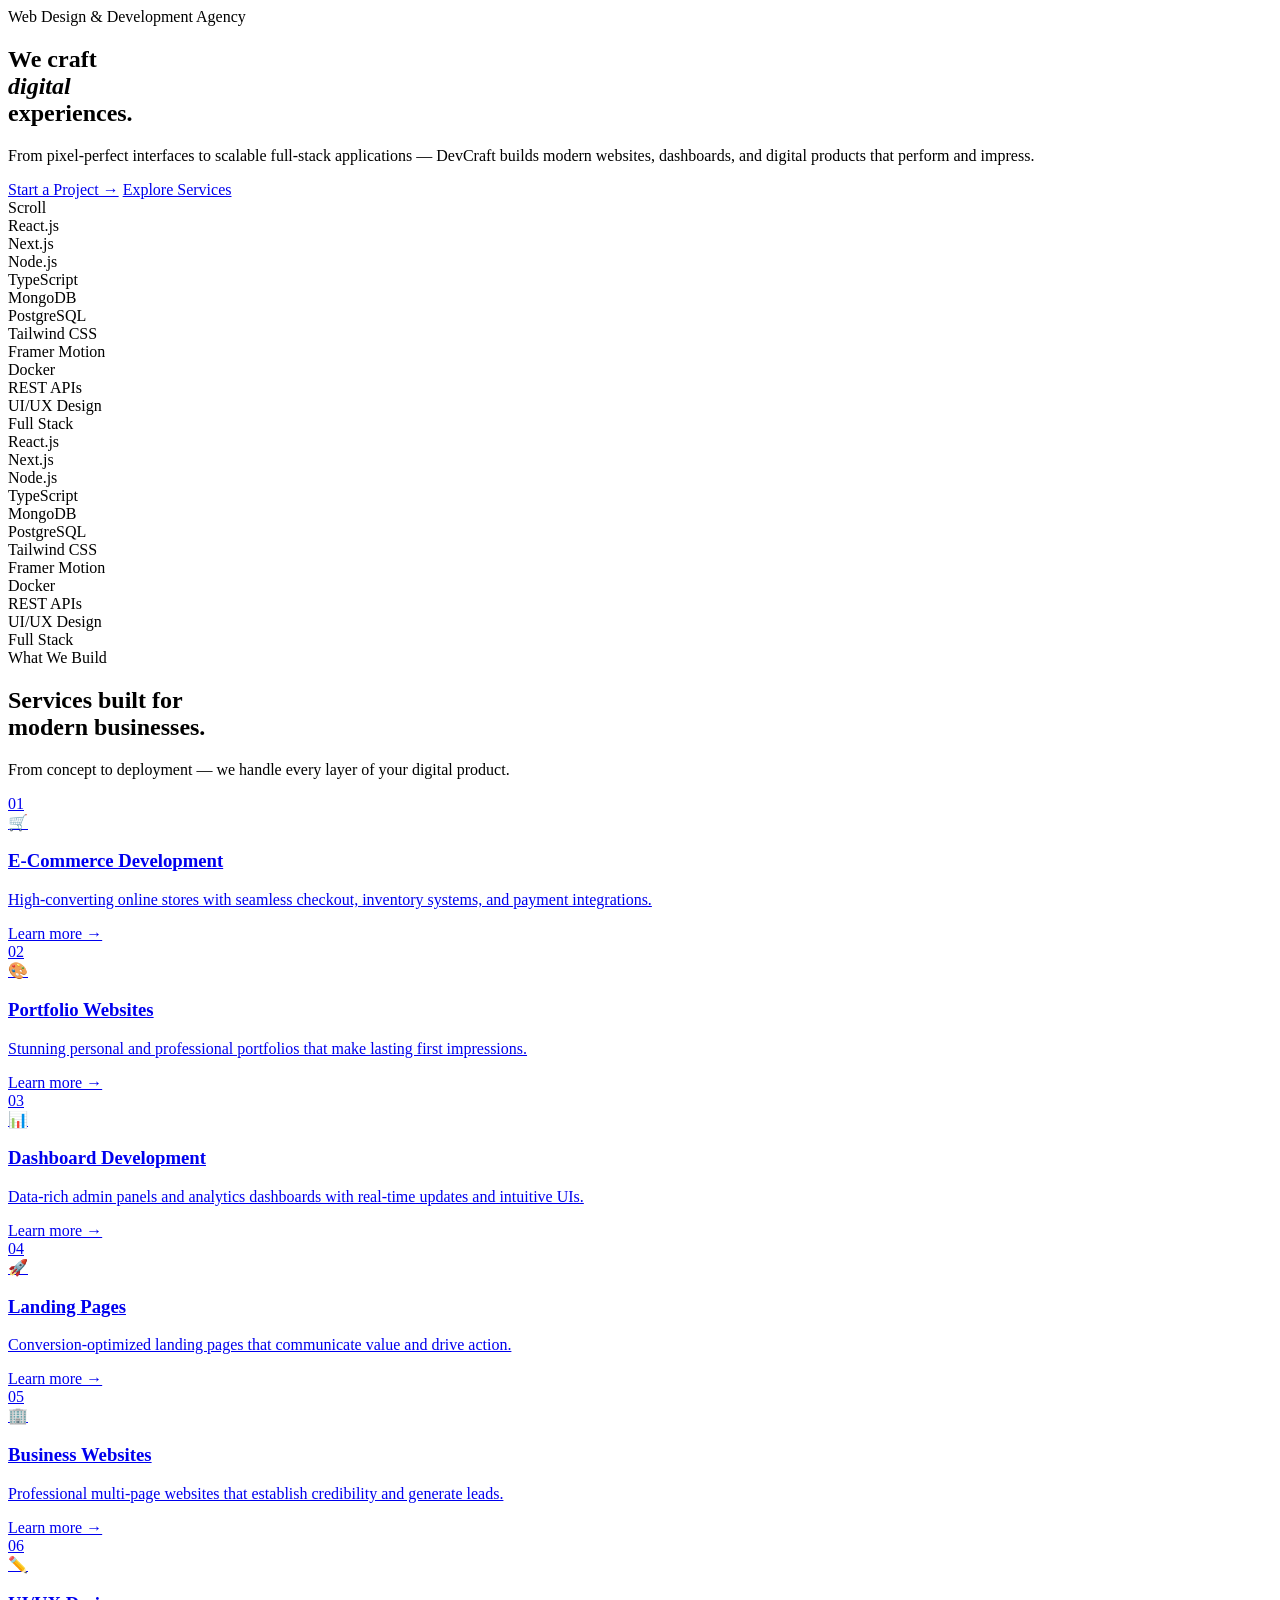
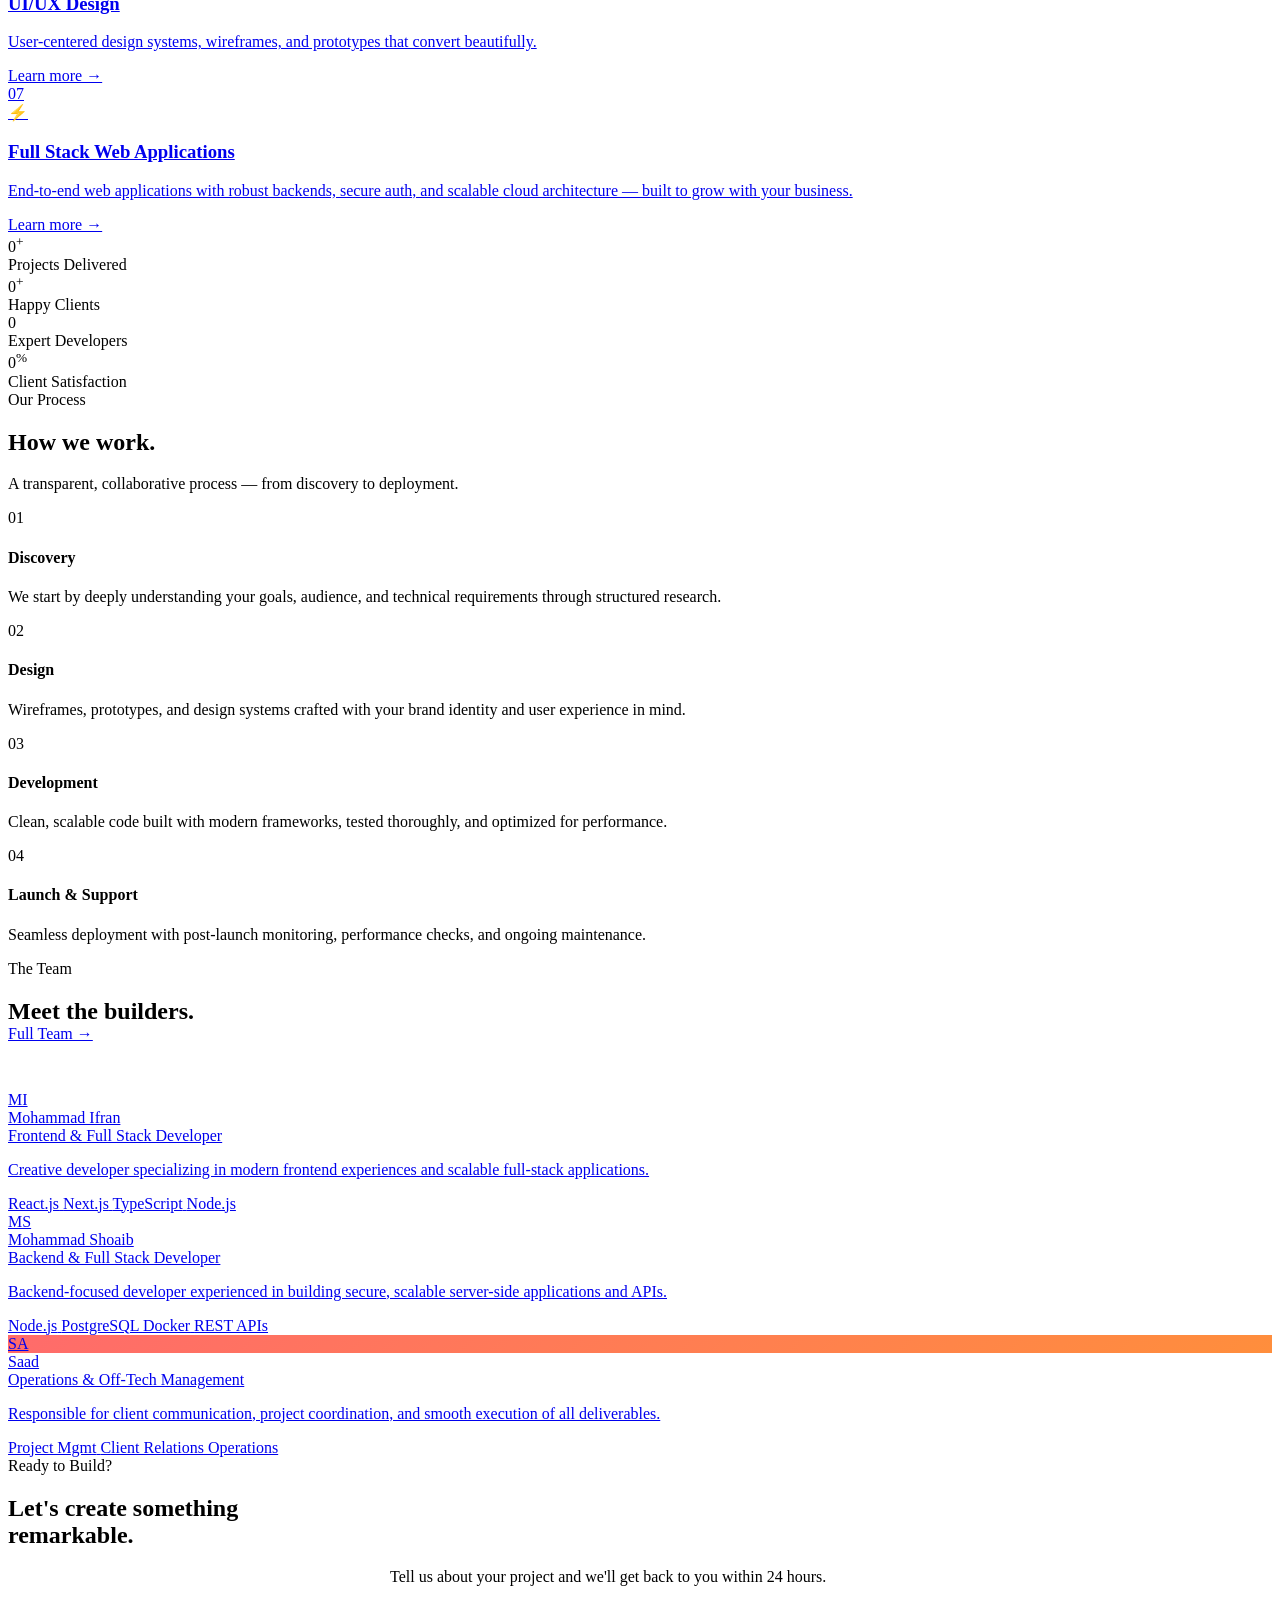
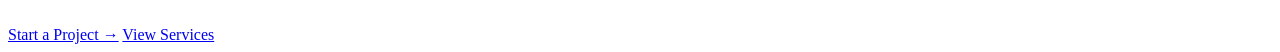
==== index.html @ 5a152247 "Add files via upload" ====
<!DOCTYPE html>
<html lang="en">
<head>
  <meta charset="UTF-8" />
  <meta name="viewport" content="width=device-width, initial-scale=1.0"/>
  <script type="text/javascript">
    (function (l) {
      if (l.search[1] === "/") {
        var decoded = l.search
          .slice(1)
          .split("&")
          .map(function (s) {
            return s.replace(/~and~/g, "&");
          })
          .join("?");
        window.history.replaceState(
          null,
          null,
          l.pathname.slice(0, -1) + decoded + l.hash
        );
      }
    })(window.location);
  </script>
  <title>DevCraft — Modern Web Design &amp; Development Agency</title>
  <meta name="description" content="We build modern websites, dashboards, and digital experiences that perform." />
  <link rel="stylesheet" href="../css/base.css" />
  <link rel="stylesheet" href="../css/css/animations.css" />
  <link rel="stylesheet" href="../css/css/components.css" />
  <link rel="stylesheet" href="../css/css/nav.css" />  
  <link rel="stylesheet" href="../css/css/pages.css" />
  <link rel="stylesheet" href="../css/css/footer.css" />
  <link rel="stylesheet" href="../css/css/hero.css" />

</head>
<body>
  <div id="nav-placeholder"></div>

  <main class="page-wrap">

    <!-- ══ HERO ══ -->
    <section class="hero">
      <div class="hero-bg">
        <div class="hero-grid-bg"></div>
        <div class="hero-orb hero-orb-1"></div>
        <div class="hero-orb hero-orb-2"></div>
      </div>
      <div class="container">
        <div class="hero-content">
          <div class="hero-eyebrow anim-fade-up">
            <div class="hero-eyebrow-dot"></div>
            Web Design &amp; Development Agency
          </div>
          <h1 class="display-1 anim-fade-up delay-1">
            We craft<br><em>digital</em><br>experiences.
          </h1>
          <p class="lead hero-desc anim-fade-up delay-2">
            From pixel-perfect interfaces to scalable full-stack applications — DevCraft builds modern websites, dashboards, and digital products that perform and impress.
          </p>
          <div class="hero-actions anim-fade-up delay-3">
            <a href="contact.html" class="btn btn-primary">Start a Project →</a>
            <a href="services.html" class="btn btn-outline">Explore Services</a>
          </div>
        </div>
      </div>
      <div class="hero-scroll">
        <div class="hero-scroll-line"></div>
        Scroll
      </div>
    </section>

    <!-- ══ MARQUEE ══ -->
    <div class="marquee-section">
      <div class="marquee-track">
        <div class="marquee-item">React.js</div>
        <div class="marquee-item">Next.js</div>
        <div class="marquee-item">Node.js</div>
        <div class="marquee-item">TypeScript</div>
        <div class="marquee-item">MongoDB</div>
        <div class="marquee-item">PostgreSQL</div>
        <div class="marquee-item">Tailwind CSS</div>
        <div class="marquee-item">Framer Motion</div>
        <div class="marquee-item">Docker</div>
        <div class="marquee-item">REST APIs</div>
        <div class="marquee-item">UI/UX Design</div>
        <div class="marquee-item">Full Stack</div>
        <!-- duplicate for seamless    loop -->
        <div class="marquee-item">React.js</div>
        <div class="marquee-item">Next.js</div>
        <div class="marquee-item">Node.js</div>
        <div class="marquee-item">TypeScript</div>
        <div class="marquee-item">MongoDB</div>
        <div class="marquee-item">PostgreSQL</div>
        <div class="marquee-item">Tailwind CSS</div>
        <div class="marquee-item">Framer Motion</div>
        <div class="marquee-item">Docker</div>
        <div class="marquee-item">REST APIs</div>
        <div class="marquee-item">UI/UX Design</div>
        <div class="marquee-item">Full Stack</div>
      </div>
    </div>

    <!-- ══ SERVICES ══ -->
    <section class="section">
      <div class="container">
        <div class="section-header reveal">
          <div class="mono-label">What We Build</div>
          <h2 class="display-2">Services built for<br>modern businesses.</h2>
          <p class="lead">From concept to deployment — we handle every layer of your digital product.</p>
        </div>
        <div class="services-grid">
          <a href="service-ecommerce.html" class="service-card reveal delay-1">
            <div class="service-card-num">01</div>
            <div class="service-card-icon">🛒</div>
            <h3>E-Commerce Development</h3>
            <p>High-converting online stores with seamless checkout, inventory systems, and payment integrations.</p>
            <div class="service-card-link">Learn more →</div>
          </a>
          <a href="service-portfolio.html" class="service-card reveal delay-2">
            <div class="service-card-num">02</div>
            <div class="service-card-icon">🎨</div>
            <h3>Portfolio Websites</h3>
            <p>Stunning personal and professional portfolios that make lasting first impressions.</p>
            <div class="service-card-link">Learn more →</div>
          </a>
          <a href="service-dashboard.html" class="service-card reveal delay-3">
            <div class="service-card-num">03</div>
            <div class="service-card-icon">📊</div>
            <h3>Dashboard Development</h3>
            <p>Data-rich admin panels and analytics dashboards with real-time updates and intuitive UIs.</p>
            <div class="service-card-link">Learn more →</div>
          </a>
          <a href="service-landing.html" class="service-card reveal delay-1">
            <div class="service-card-num">04</div>
            <div class="service-card-icon">🚀</div>
            <h3>Landing Pages</h3>
            <p>Conversion-optimized landing pages that communicate value and drive action.</p>
            <div class="service-card-link">Learn more →</div>
          </a>
          <a href="service-business.html" class="service-card reveal delay-2">
            <div class="service-card-num">05</div>
            <div class="service-card-icon">🏢</div>
            <h3>Business Websites</h3>
            <p>Professional multi-page websites that establish credibility and generate leads.</p>
            <div class="service-card-link">Learn more →</div>
          </a>
          <a href="service-uiux.html" class="service-card reveal delay-3">
            <div class="service-card-num">06</div>
            <div class="service-card-icon">✏️</div>
            <h3>UI/UX Design</h3>
            <p>User-centered design systems, wireframes, and prototypes that convert beautifully.</p>
            <div class="service-card-link">Learn more →</div>
          </a>
          <a href="service-fullstack.html" class="service-card reveal" style="grid-column: span 3;">
            <div class="service-card-num">07</div>
            <div class="service-card-icon">⚡</div>
            <h3>Full Stack Web Applications</h3>
            <p>End-to-end web applications with robust backends, secure auth, and scalable cloud architecture — built to grow with your business.</p>
            <div class="service-card-link">Learn more →</div>
          </a>
        </div>
      </div>
    </section>

    <!-- ══ STATS ══ -->
    <div class="stats-section">
      <div class="container">
        <div class="stats-grid">
          <div class="stat-item reveal">
            <div class="stat-number"><span class="counter" data-target="50">0</span><sup>+</sup></div>
            <div class="stat-label">Projects Delivered</div>
          </div>
          <div class="stat-item reveal delay-1">
            <div class="stat-number"><span class="counter" data-target="30">0</span><sup>+</sup></div>
            <div class="stat-label">Happy Clients</div>
          </div>
          <div class="stat-item reveal delay-2">
            <div class="stat-number"><span class="counter" data-target="3">0</span></div>
            <div class="stat-label">Expert Developers</div>
          </div>
          <div class="stat-item reveal delay-3">
            <div class="stat-number"><span class="counter" data-target="100">0</span><sup>%</sup></div>
            <div class="stat-label">Client Satisfaction</div>
          </div>
        </div>
      </div>
    </div>

    <!-- ══ PROCESS ══ -->
    <section class="section">
      <div class="container">
        <div class="section-header centered reveal">
          <div class="mono-label">Our Process</div>
          <h2 class="display-2">How we work.</h2>
          <p class="lead">A transparent, collaborative process — from discovery to deployment.</p>
        </div>
        <div class="process-steps">
          <div class="process-step reveal delay-1">
            <div class="process-step-num">01</div>
            <h4>Discovery</h4>
            <p>We start by deeply understanding your goals, audience, and technical requirements through structured research.</p>
          </div>
          <div class="process-step reveal delay-2">
            <div class="process-step-num">02</div>
            <h4>Design</h4>
            <p>Wireframes, prototypes, and design systems crafted with your brand identity and user experience in mind.</p>
          </div>
          <div class="process-step reveal delay-3">
            <div class="process-step-num">03</div>
            <h4>Development</h4>
            <p>Clean, scalable code built with modern frameworks, tested thoroughly, and optimized for performance.</p>
          </div>
          <div class="process-step reveal delay-4">
            <div class="process-step-num">04</div>
            <h4>Launch &amp; Support</h4>
            <p>Seamless deployment with post-launch monitoring, performance checks, and ongoing maintenance.</p>
          </div>
        </div>
      </div>
    </section>

    <!-- ══ TEAM PREVIEW ══ -->
    <section class="section" style="padding-top:0">
      <div class="container">
        <div class="section-header flex-between reveal" style="flex-wrap:wrap; gap:20px; margin-bottom:48px;">
          <div>
            <div class="mono-label" style="margin-bottom:12px">The Team</div>
            <h2 class="display-2" style="margin-bottom:0">Meet the builders.</h2>
          </div>
          <a href="team.html" class="btn btn-outline">Full Team →</a>
        </div>
        <div class="team-cards">
          <a href="ifran.html" class="team-card reveal delay-1">
            <div class="team-card-header">
              <div class="team-avatar">MI</div>
              <div>
                <div class="team-card-name">Mohammad Ifran</div>
                <div class="team-card-role">Frontend &amp; Full Stack Developer</div>
              </div>
            </div>
            <div class="team-card-body">
              <p>Creative developer specializing in modern frontend experiences and scalable full-stack applications.</p>
              <div class="team-card-skills">
                <span class="skill-pill">React.js</span>
                <span class="skill-pill">Next.js</span>
                <span class="skill-pill">TypeScript</span>
                <span class="skill-pill">Node.js</span>
              </div>
            </div>
          </a>
          <a href="team-shoaib.html" class="team-card reveal delay-2">
            <div class="team-card-header">
              <div class="team-avatar" style="background: linear-gradient(135deg, var(--violet), var(--cyan))">MS</div>
              <div>
                <div class="team-card-name">Mohammad Shoaib</div>
                <div class="team-card-role">Backend &amp; Full Stack Developer</div>
              </div>
            </div>
            <div class="team-card-body">
              <p>Backend-focused developer experienced in building secure, scalable server-side applications and APIs.</p>
              <div class="team-card-skills">
                <span class="skill-pill">Node.js</span>
                <span class="skill-pill">PostgreSQL</span>
                <span class="skill-pill">Docker</span>
                <span class="skill-pill">REST APIs</span>
              </div>
            </div>
          </a>
          <a href="team-saad.html" class="team-card reveal delay-3">
            <div class="team-card-header">
              <div class="team-avatar" style="background: linear-gradient(135deg, #FF6B6B, #FF8E3C)">SA</div>
              <div>
                <div class="team-card-name">Saad</div>
                <div class="team-card-role">Operations &amp; Off-Tech Management</div>
              </div>
            </div>
            <div class="team-card-body">
              <p>Responsible for client communication, project coordination, and smooth execution of all deliverables.</p>
              <div class="team-card-skills">
                <span class="skill-pill">Project Mgmt</span>
                <span class="skill-pill">Client Relations</span>
                <span class="skill-pill">Operations</span>
              </div>
            </div>
          </a>
        </div>
      </div>
    </section>

    <!-- ══ CTA ══ -->
    <section class="section" style="padding-top:0">
      <div class="container">
        <div class="cta-banner reveal">
          <div class="mono-label" style="margin-bottom:20px">Ready to Build?</div>
          <h2 class="display-2">Let's create something<br><span class="accent">remarkable.</span></h2>
          <p class="lead" style="margin-top:16px; margin-bottom:40px; max-width:500px; margin-left:auto; margin-right:auto;">
            Tell us about your project and we'll get back to you within 24 hours.
          </p>
          <div class="cta-actions">
            <a href="contact.html" class="btn btn-primary">Start a Project →</a>
            <a href="services.html" class="btn btn-outline">View Services</a>
          </div>
        </div>
      </div>
    </section>

  </main>

  <div id="footer-placeholder"></div>

  <script src="components.js"></script>
  <script src="nav.js"></script>
</body>
</html>
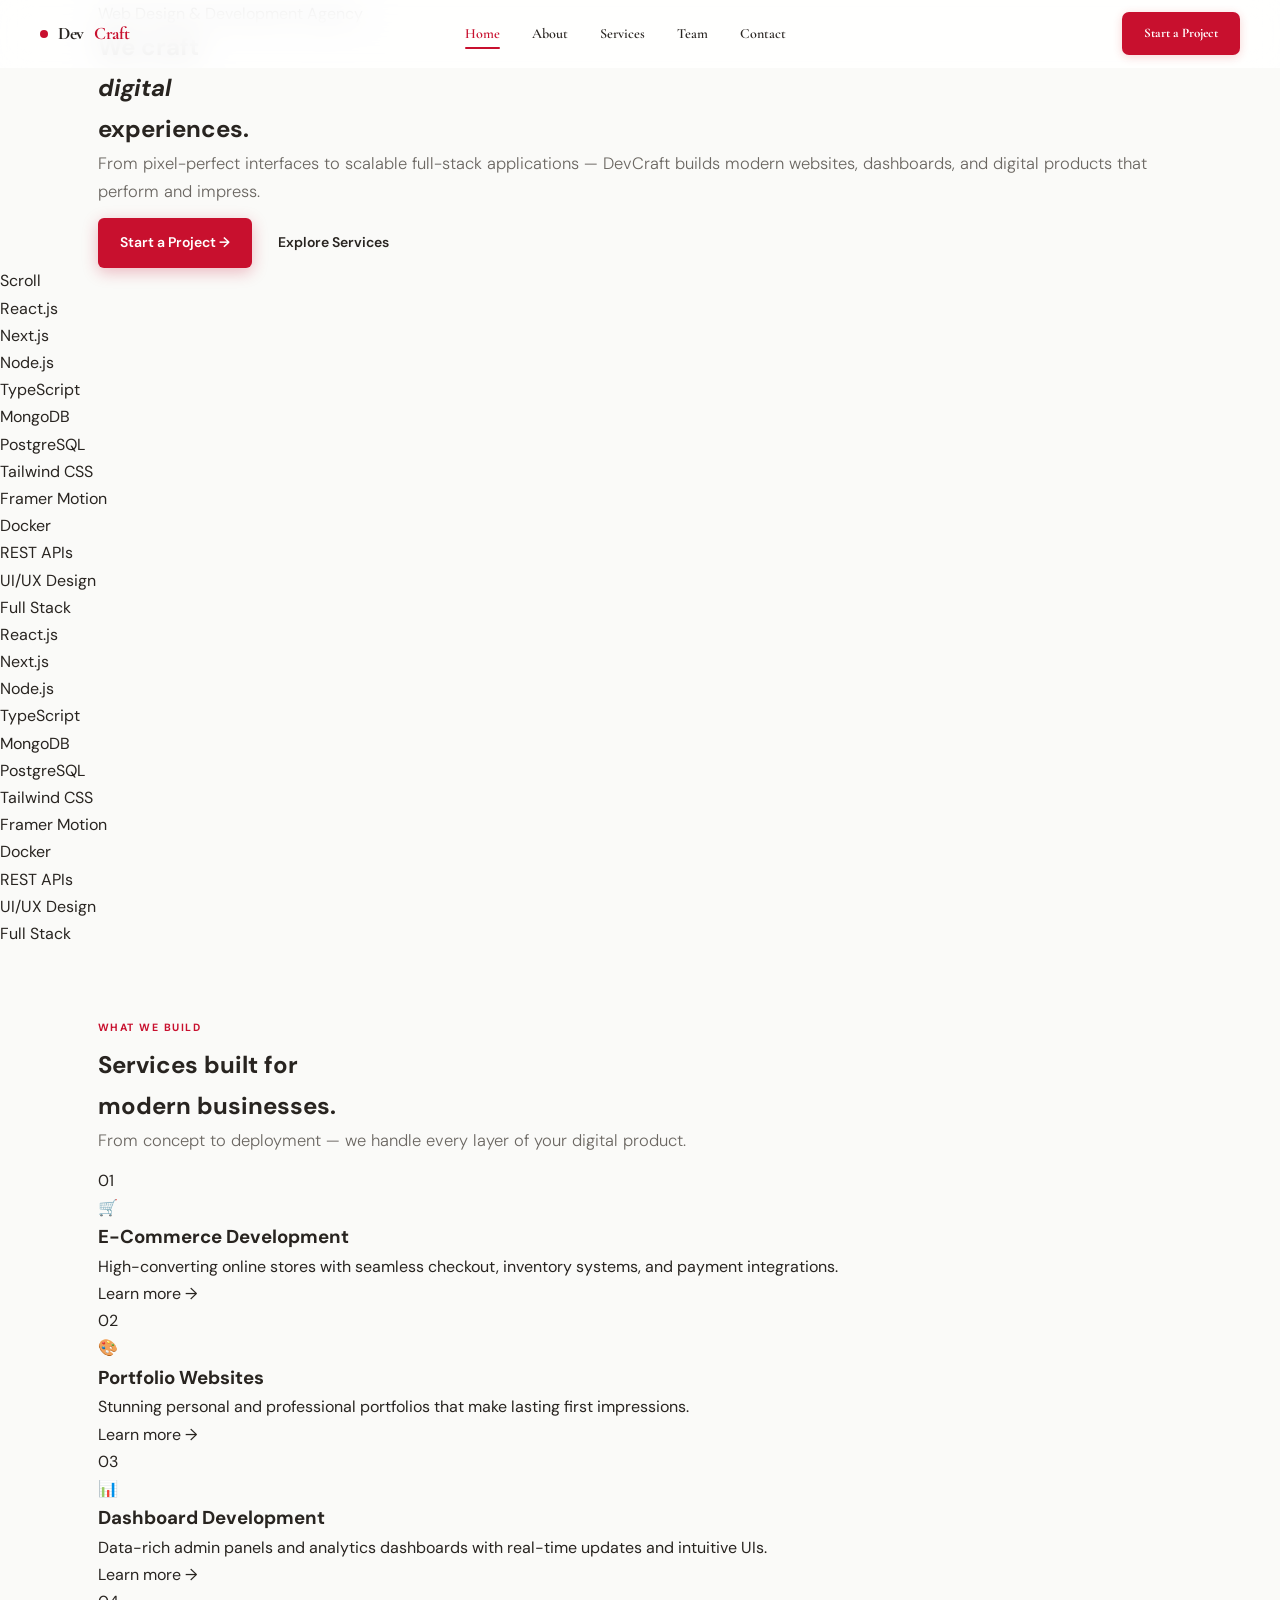
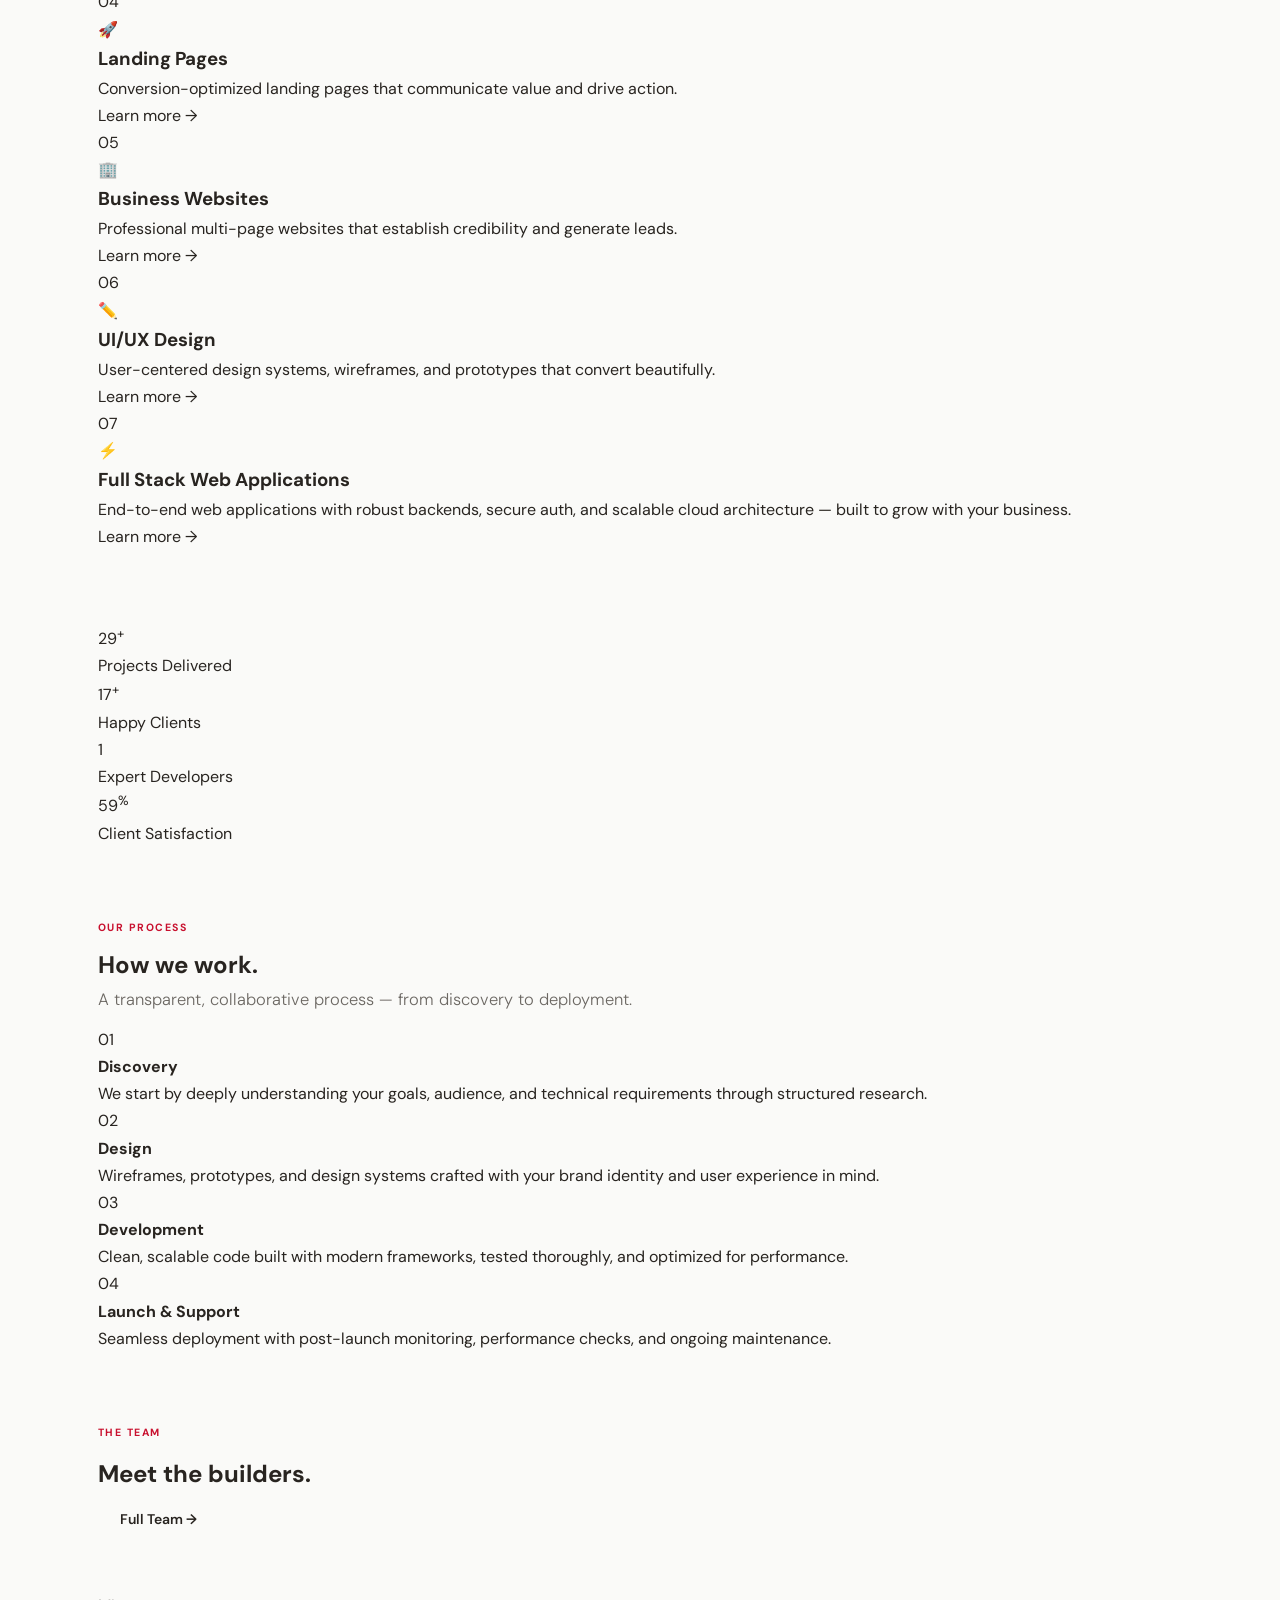
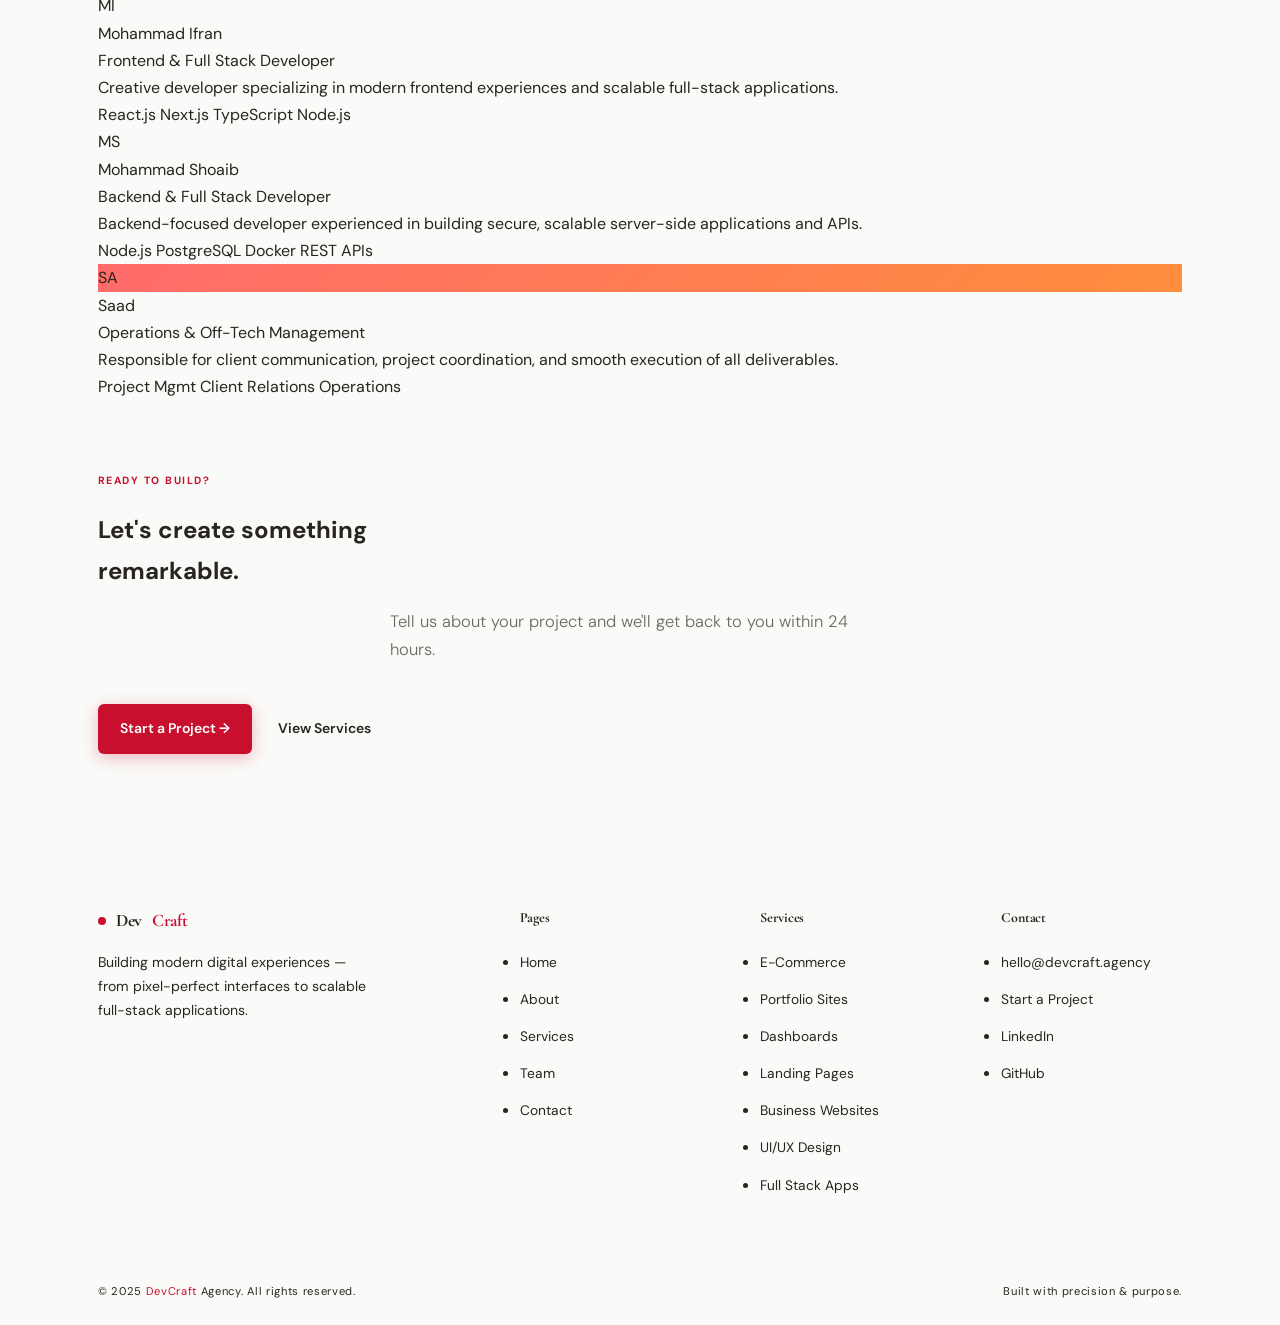
==== commit 837c2940: "Update index.html" ====
--- a/index.html
+++ b/index.html
@@ -23,14 +23,13 @@
   </script>
   <title>DevCraft — Modern Web Design &amp; Development Agency</title>
   <meta name="description" content="We build modern websites, dashboards, and digital experiences that perform." />
-  <link rel="stylesheet" href="../css/base.css" />
-  <link rel="stylesheet" href="../css/css/animations.css" />
-  <link rel="stylesheet" href="../css/css/components.css" />
-  <link rel="stylesheet" href="../css/css/nav.css" />  
-  <link rel="stylesheet" href="../css/css/pages.css" />
-  <link rel="stylesheet" href="../css/css/footer.css" />
-  <link rel="stylesheet" href="../css/css/hero.css" />
-
+ <link rel="stylesheet" href="base.css" />
+  <link rel="stylesheet" href="animations.css" />
+  <link rel="stylesheet" href="components.css" />
+  <link rel="stylesheet" href="nav.css" />
+  <link rel="stylesheet" href="pages.css" />
+  <link rel="stylesheet" href="footer.css" />
+  <link rel="stylesheet" href="style.css"/>
 </head>
 <body>
   <div id="nav-placeholder"></div>
@@ -310,4 +309,4 @@
   <script src="components.js"></script>
   <script src="nav.js"></script>
 </body>
-</html>+</html>
--- a/nav.css
+++ b/nav.css
@@ -0,0 +1,159 @@
+/* ============================================================
+   DEVCRAFT AGENCY — NAVIGATION
+   Top Nav · Mobile Menu · Logo · Active States
+   ============================================================ */
+
+.nav {
+  position: fixed;
+  top: 0; left: 0; right: 0;
+  z-index: 100;
+  display: flex;
+  align-items: center;
+  justify-content: space-between;
+  padding: 0 40px;
+  height: 68px;
+  background: rgba(255,255,255,0.85);
+  backdrop-filter: blur(16px);
+  -webkit-backdrop-filter: blur(16px);
+  border-bottom: 1px solid transparent;
+  transition: border-color 0.3s, background 0.3s, box-shadow 0.3s;
+}
+.nav.scrolled {
+  border-bottom-color: var(--border);
+  background: rgba(255,255,255,0.95);
+  box-shadow: 0 2px 20px rgba(0,0,0,0.06);
+}
+
+/* ── Logo ── */
+.nav-logo {
+  display: flex;
+  align-items: center;
+  gap: 10px;
+  font-family: var(--font-display);
+  font-size: 1.1rem;
+  font-weight: 800;
+  color: var(--text);
+  letter-spacing: -0.02em;
+  transition: opacity 0.2s;
+}
+.nav-logo:hover { opacity: 0.8; }
+.nav-logo span  { color: var(--red); }
+.nav-logo-dot {
+  width: 8px; height: 8px;
+  border-radius: 50%;
+  background: var(--red);
+  animation: pulseDot 2s ease-in-out infinite;
+}
+
+/* ── Desktop Links ── */
+.nav-links {
+  display: flex;
+  align-items: center;
+  gap: 4px;
+}
+.nav-link {
+  font-family: var(--font-display);
+  font-size: 0.88rem;
+  font-weight: 600;
+  color: var(--text2);
+  padding: 8px 14px;
+  border-radius: 6px;
+  transition: color 0.2s, background 0.2s;
+  position: relative;
+}
+.nav-link::after {
+  content: '';
+  position: absolute;
+  bottom: 4px; left: 14px; right: 14px;
+  height: 2px;
+  background: var(--red);
+  border-radius: 2px;
+  transform: scaleX(0);
+  transition: transform 0.25s var(--ease-out-expo);
+}
+.nav-link:hover          { color: var(--red); background: var(--red-soft); }
+.nav-link.active         { color: var(--red); }
+.nav-link.active::after  { transform: scaleX(1); }
+
+/* ── CTA Button ── */
+.nav-cta {
+  font-family: var(--font-display);
+  font-size: 0.82rem;
+  font-weight: 700;
+  color: #fff;
+  background: var(--red);
+  padding: 10px 22px;
+  border-radius: 7px;
+  transition: background 0.2s, transform 0.2s, box-shadow 0.2s;
+  box-shadow: 0 2px 10px rgba(220,38,38,0.20);
+}
+.nav-cta:hover {
+  background: #b91c1c;
+  transform: translateY(-1px);
+  box-shadow: 0 4px 18px rgba(220,38,38,0.30);
+}
+
+/* ── Hamburger ── */
+.nav-hamburger {
+  display: none;
+  flex-direction: column;
+  gap: 5px;
+  background: none;
+  border: none;
+  cursor: pointer;
+  padding: 8px;
+  border-radius: 6px;
+  transition: background 0.2s;
+}
+.nav-hamburger:hover { background: var(--bg2); }
+.nav-hamburger span {
+  display: block;
+  width: 22px; height: 2px;
+  background: var(--text);
+  border-radius: 2px;
+  transition: transform 0.3s, opacity 0.3s;
+}
+.nav-hamburger.open span:nth-child(1) { transform: translateY(7px) rotate(45deg); }
+.nav-hamburger.open span:nth-child(2) { opacity: 0; }
+.nav-hamburger.open span:nth-child(3) { transform: translateY(-7px) rotate(-45deg); }
+
+/* ── Mobile Menu ── */
+.nav-mobile {
+  position: fixed;
+  top: 68px; left: 0; right: 0;
+  z-index: 99;
+  background: rgba(255,255,255,0.97);
+  backdrop-filter: blur(16px);
+  border-bottom: 1px solid var(--border);
+  padding: 20px 24px 28px;
+  display: flex;
+  flex-direction: column;
+  gap: 4px;
+  transform: translateY(-8px);
+  opacity: 0;
+  pointer-events: none;
+  transition: opacity 0.25s, transform 0.25s;
+}
+.nav-mobile.open {
+  opacity: 1;
+  transform: translateY(0);
+  pointer-events: auto;
+}
+.nav-mobile .nav-link {
+  padding: 12px 16px;
+  border-radius: 8px;
+  font-size: 1rem;
+}
+.nav-mobile .nav-cta {
+  margin-top: 8px;
+  text-align: center;
+  padding: 14px;
+  border-radius: 8px;
+}
+
+@media (max-width: 900px) {
+  .nav-links      { display: none; }
+  .nav > .nav-cta { display: none; }
+  .nav-hamburger  { display: flex; }
+  .nav            { padding: 0 20px; }
+}
--- a/pages.css
+++ b/pages.css
@@ -0,0 +1,618 @@
+/* ============================================================
+   DEVCRAFT AGENCY — PAGES
+   About · Services · Team · Service Detail · Profile
+   ============================================================ */
+
+/* ══ ABOUT PAGE ══ */
+.about-grid {
+  display: grid;
+  grid-template-columns: 1fr 1fr;
+  gap: 80px;
+  align-items: center;
+}
+.about-visual { position: relative; height: 540px; }
+.about-card-float {
+  position: absolute;
+  background: var(--surface);
+  border: 1px solid var(--border);
+  border-radius: var(--r-lg);
+  padding: 28px;
+}
+.about-card-float.card-main  { inset: 0 60px 60px 0; background: var(--bg2); }
+.about-card-float.card-stat  { bottom: 0; left: 0; padding: 24px 28px; width: 200px; }
+.about-card-float.card-tech  { top: 20px; right: 0; padding: 20px 24px; width: 180px; }
+.about-code {
+  font-family: var(--font-mono);
+  font-size: 0.75rem;
+  color: var(--text2);
+  line-height: 1.8;
+  padding: 20px;
+}
+.about-code .kw  { color: var(--violet); }
+.about-code .str { color: var(--red); }
+.about-code .fn  { color: var(--cyan); }
+.body-text {
+  color: var(--text2);
+  line-height: 1.75;
+  margin-bottom: 32px;
+  font-size: 0.95rem;
+}
+
+.values-grid {
+  display: grid;
+  grid-template-columns: repeat(3, 1fr);
+  gap: 24px;
+}
+.value-card {
+  background: var(--surface);
+  border: 1px solid var(--border);
+  border-radius: var(--r-lg);
+  padding: 36px 28px;
+  transition: border-color 0.3s, transform 0.3s;
+}
+.value-card:hover { border-color: var(--border2); transform: translateY(-4px); }
+.value-icon  { font-size: 2rem; margin-bottom: 20px; }
+.value-card h3 {
+  font-family: var(--font-display);
+  font-weight: 700;
+  font-size: 1.05rem;
+  color: var(--text);
+  margin-bottom: 10px;
+}
+.value-card p { font-size: 0.88rem; color: var(--text2); line-height: 1.65; }
+
+.timeline { display: flex; flex-direction: column; }
+.timeline-item {
+  display: grid;
+  grid-template-columns: 80px 1px 1fr;
+  gap: 0 32px;
+  padding-bottom: 48px;
+}
+.timeline-item:last-child { padding-bottom: 0; }
+.timeline-year {
+  font-family: var(--font-mono);
+  font-size: 0.72rem;
+  letter-spacing: 0.1em;
+  color: var(--red);
+  padding-top: 4px;
+}
+.timeline-line { background: var(--border); position: relative; }
+.timeline-line::before {
+  content: '';
+  position: absolute;
+  top: 6px; left: 50%;
+  transform: translateX(-50%);
+  width: 10px; height: 10px;
+  background: var(--red);
+  border-radius: 50%;
+}
+.timeline-content h4 {
+  font-family: var(--font-display);
+  font-weight: 700;
+  font-size: 1rem;
+  color: var(--text);
+  margin-bottom: 8px;
+}
+.timeline-content p { font-size: 0.87rem; color: var(--text2); line-height: 1.65; }
+
+/* ══ SERVICES LIST PAGE ══ */
+.services-list { display: flex; flex-direction: column; gap: 2px; }
+.service-row {
+  display: grid;
+  grid-template-columns: 80px 1fr auto auto;
+  align-items: center;
+  gap: 40px;
+  padding: 36px 0;
+  border-bottom: 1px solid var(--border);
+  cursor: pointer;
+  text-decoration: none;
+  color: inherit;
+  transition: padding-left 0.3s var(--ease-out-expo);
+  position: relative;
+}
+.service-row::before {
+  content: '';
+  position: absolute;
+  left: -40px; top: 0; bottom: 0;
+  width: 3px;
+  background: var(--red);
+  transform: scaleY(0);
+  transition: transform 0.3s var(--ease-out-expo);
+}
+.service-row:hover             { padding-left: 16px; }
+.service-row:hover::before     { transform: scaleY(1); }
+.service-row:first-child       { border-top: 1px solid var(--border); }
+.service-num {
+  font-family: var(--font-mono);
+  font-size: 0.72rem;
+  letter-spacing: 0.1em;
+  color: var(--text3);
+}
+.service-info h3 {
+  font-family: var(--font-display);
+  font-weight: 700;
+  font-size: clamp(1.1rem, 2.5vw, 1.7rem);
+  color: var(--text);
+  letter-spacing: -0.02em;
+  margin-bottom: 6px;
+  transition: color 0.2s;
+}
+.service-row:hover .service-info h3 { color: var(--red); }
+.service-info p { font-size: 0.87rem; color: var(--text2); }
+.service-tags   { display: flex; gap: 8px; flex-wrap: wrap; justify-content: flex-end; }
+.service-arrow {
+  font-family: var(--font-mono);
+  font-size: 1.3rem;
+  color: var(--text3);
+  transition: color 0.3s, transform 0.3s;
+  margin-left: 12px;
+}
+.service-row:hover .service-arrow { color: var(--red); transform: translateX(8px); }
+
+.why-grid { display: grid; grid-template-columns: repeat(3, 1fr); gap: 28px; }
+.why-item {
+  padding: 32px;
+  background: var(--surface);
+  border: 1px solid var(--border);
+  border-radius: var(--r-lg);
+  transition: border-color 0.3s, transform 0.3s;
+}
+.why-item:hover { border-color: var(--border2); transform: translateY(-4px); }
+.why-item .num {
+  font-family: var(--font-display);
+  font-size: 2.8rem;
+  font-weight: 800;
+  color: var(--border);
+  line-height: 1;
+  margin-bottom: 16px;
+  letter-spacing: -0.05em;
+}
+.why-item h4 {
+  font-family: var(--font-display);
+  font-weight: 700;
+  font-size: 1rem;
+  color: var(--text);
+  margin-bottom: 10px;
+}
+.why-item p { font-size: 0.87rem; color: var(--text2); line-height: 1.65; }
+
+/* ══ TEAM PAGE ══ */
+.team-grid {
+  display: grid;
+  grid-template-columns: repeat(3, 1fr);
+  gap: 32px;
+}
+.team-full-card {
+  background: var(--surface);
+  border: 1px solid var(--border);
+  border-radius: var(--r-xl);
+  overflow: hidden;
+  transition: border-color 0.3s, transform 0.35s, box-shadow 0.3s;
+  text-decoration: none;
+  display: block;
+  color: inherit;
+}
+.team-full-card:hover {
+  border-color: rgba(220,38,38,0.25);
+  transform: translateY(-8px);
+  box-shadow: 0 16px 48px rgba(220,38,38,0.08);
+}
+.team-card-top {
+  padding: 48px 40px 36px;
+  position: relative;
+  overflow: hidden;
+}
+.team-card-top::before {
+  content: '';
+  position: absolute;
+  top: -80px; right: -80px;
+  width: 240px; height: 240px;
+  border-radius: 50%;
+  opacity: 0.07;
+}
+.team-card-top.irfan::before  { background: var(--red); }
+.team-card-top.shoaib::before { background: var(--violet); }
+.team-card-top.saad::before   { background: #E05252; }
+
+.member-avatar-lg {
+  width: 88px; height: 88px;
+  border-radius: 50%;
+  display: flex;
+  align-items: center;
+  justify-content: center;
+  font-family: var(--font-display);
+  font-size: 1.8rem;
+  font-weight: 800;
+  color: #fff;
+  margin-bottom: 24px;
+  position: relative;
+  z-index: 1;
+}
+.member-avatar-lg.irfan  { background: linear-gradient(135deg, var(--red), #f87171); }
+.member-avatar-lg.shoaib { background: linear-gradient(135deg, var(--violet), var(--cyan)); }
+.member-avatar-lg.saad   { background: linear-gradient(135deg, #E05252, #F59E0B); }
+
+.member-name {
+  font-family: var(--font-display);
+  font-weight: 800;
+  font-size: 1.35rem;
+  color: var(--text);
+  letter-spacing: -0.02em;
+  margin-bottom: 6px;
+  position: relative;
+  z-index: 1;
+}
+.member-role-pills {
+  display: flex;
+  flex-wrap: wrap;
+  gap: 6px;
+  margin-bottom: 20px;
+  position: relative;
+  z-index: 1;
+}
+.member-desc {
+  font-size: 0.88rem;
+  color: var(--text2);
+  line-height: 1.65;
+  position: relative;
+  z-index: 1;
+}
+.team-card-bottom {
+  padding: 28px 40px 36px;
+  border-top: 1px solid var(--border);
+}
+.skills-preview { display: flex; flex-wrap: wrap; gap: 8px; margin-bottom: 24px; }
+.view-profile-link {
+  display: flex;
+  align-items: center;
+  gap: 8px;
+  font-family: var(--font-mono);
+  font-size: 0.70rem;
+  letter-spacing: 0.08em;
+  text-transform: uppercase;
+  color: var(--red);
+  transition: gap 0.2s;
+}
+.team-full-card:hover .view-profile-link { gap: 14px; }
+
+.culture-grid { display: grid; grid-template-columns: repeat(2, 1fr); gap: 24px; }
+.culture-item {
+  display: flex;
+  align-items: flex-start;
+  gap: 20px;
+  padding: 28px;
+  background: var(--surface);
+  border: 1px solid var(--border);
+  border-radius: var(--r-lg);
+  transition: border-color 0.3s;
+}
+.culture-item:hover { border-color: var(--border2); }
+.culture-icon { font-size: 1.6rem; flex-shrink: 0; }
+.culture-item h4 {
+  font-family: var(--font-display);
+  font-weight: 700;
+  font-size: 0.95rem;
+  color: var(--text);
+  margin-bottom: 6px;
+}
+.culture-item p { font-size: 0.85rem; color: var(--text2); line-height: 1.6; }
+
+/* ══ SERVICE DETAIL PAGE ══ */
+.svc-hero-grid { display: grid; grid-template-columns: 1.1fr 1fr; gap: 80px; align-items: center; }
+.mt-hero { margin-top: 40px; }
+.svc-features { display: grid; grid-template-columns: repeat(2, 1fr); gap: 20px; margin-top: 32px; }
+.svc-feature {
+  display: flex;
+  align-items: flex-start;
+  gap: 14px;
+  padding: 20px;
+  background: var(--surface);
+  border: 1px solid var(--border);
+  border-radius: var(--r-md);
+  transition: border-color 0.3s;
+}
+.svc-feature:hover { border-color: var(--border2); }
+.svc-feature-icon { color: var(--red); font-size: 1.1rem; margin-top: 2px; flex-shrink: 0; }
+.svc-feature-text h5 {
+  font-family: var(--font-display);
+  font-weight: 700;
+  font-size: 0.95rem;
+  color: var(--text);
+  margin-bottom: 4px;
+}
+.svc-feature-text p { font-size: 0.82rem; color: var(--text2); line-height: 1.5; }
+
+.svc-tech-visual {
+  background: var(--surface);
+  border: 1px solid var(--border);
+  border-radius: var(--r-xl);
+  padding: 48px;
+  display: flex;
+  flex-direction: column;
+  gap: 20px;
+}
+.svc-tech-row { display: flex; flex-wrap: wrap; gap: 12px; }
+.svc-tech-divider {
+  margin-top: 20px;
+  padding-top: 20px;
+  border-top: 1px solid var(--border);
+}
+.svc-tagline {
+  font-family: var(--font-display);
+  font-weight: 700;
+  color: var(--text);
+  font-size: 1.2rem;
+  margin-top: 8px;
+  letter-spacing: -0.02em;
+}
+
+.process-grid { display: grid; grid-template-columns: repeat(2, 1fr); gap: 24px; }
+.process-item {
+  padding: 32px;
+  background: var(--surface);
+  border: 1px solid var(--border);
+  border-radius: var(--r-lg);
+  position: relative;
+  transition: border-color 0.3s, transform 0.3s;
+}
+.process-item:hover { border-color: var(--border2); transform: translateY(-3px); }
+.process-item-num {
+  font-family: var(--font-mono);
+  font-size: 0.68rem;
+  letter-spacing: 0.1em;
+  color: var(--red);
+  margin-bottom: 16px;
+}
+.process-item h4 {
+  font-family: var(--font-display);
+  font-weight: 700;
+  font-size: 1rem;
+  color: var(--text);
+  margin-bottom: 10px;
+}
+.process-item p { font-size: 0.85rem; color: var(--text2); line-height: 1.65; }
+
+.related-services { display: grid; grid-template-columns: repeat(3, 1fr); gap: 20px; }
+.related-card {
+  background: var(--surface);
+  border: 1px solid var(--border);
+  border-radius: var(--r-lg);
+  padding: 28px;
+  transition: border-color 0.3s, transform 0.3s;
+  text-decoration: none;
+  color: inherit;
+  display: block;
+}
+.related-card:hover { border-color: var(--border2); transform: translateY(-4px); }
+.related-card-icon { font-size: 1.5rem; margin-bottom: 16px; }
+.related-card h4 {
+  font-family: var(--font-display);
+  font-weight: 700;
+  font-size: 1rem;
+  color: var(--text);
+  margin-bottom: 8px;
+}
+.related-card p { font-size: 0.83rem; color: var(--text2); line-height: 1.55; }
+
+/* ══ PROFILE PAGE ══ */
+.profile-hero {
+  display: grid;
+  grid-template-columns: 1fr 1.4fr;
+  gap: 80px;
+  align-items: start;
+}
+.profile-sticky { position: sticky; top: 100px; }
+.profile-card {
+  background: var(--surface);
+  border: 1px solid var(--border);
+  border-radius: var(--r-xl);
+  overflow: hidden;
+}
+.profile-card-top {
+  background: linear-gradient(135deg, rgba(220,38,38,0.06), rgba(3,105,161,0.03));
+  padding: 48px 40px;
+  border-bottom: 1px solid var(--border);
+  text-align: center;
+}
+.profile-avatar {
+  width: 100px; height: 100px;
+  border-radius: 50%;
+  background: linear-gradient(135deg, var(--red), #f87171);
+  display: flex;
+  align-items: center;
+  justify-content: center;
+  font-family: var(--font-display);
+  font-size: 2rem;
+  font-weight: 800;
+  color: #fff;
+  margin: 0 auto 20px;
+  border: 3px solid rgba(220,38,38,0.25);
+  animation: borderPulse 3s ease-in-out infinite;
+}
+.profile-name {
+  font-family: var(--font-display);
+  font-weight: 800;
+  font-size: 1.5rem;
+  color: var(--text);
+  letter-spacing: -0.03em;
+  margin-bottom: 10px;
+}
+.profile-roles {
+  display: flex;
+  flex-wrap: wrap;
+  justify-content: center;
+  gap: 8px;
+  margin-bottom: 16px;
+}
+.profile-availability {
+  font-size: 0.80rem;
+  color: var(--text3);
+  font-family: var(--font-mono);
+  letter-spacing: 0.06em;
+}
+.profile-card-body { padding: 28px 40px 36px; }
+.profile-meta-item {
+  display: flex;
+  align-items: center;
+  gap: 12px;
+  padding: 12px 0;
+  border-bottom: 1px solid var(--border);
+  font-size: 0.87rem;
+  color: var(--text2);
+}
+.profile-meta-item:last-of-type { border-bottom: none; }
+.profile-meta-icon { font-size: 1rem; flex-shrink: 0; }
+.profile-meta-label {
+  font-family: var(--font-mono);
+  font-size: 0.62rem;
+  letter-spacing: 0.1em;
+  text-transform: uppercase;
+  color: var(--text3);
+  display: block;
+  margin-bottom: 2px;
+}
+.social-links { display: flex; gap: 12px; margin-top: 24px; }
+.social-link {
+  flex: 1;
+  display: flex;
+  align-items: center;
+  justify-content: center;
+  gap: 8px;
+  padding: 12px;
+  background: var(--bg2);
+  border: 1px solid var(--border);
+  border-radius: var(--r-sm);
+  font-family: var(--font-mono);
+  font-size: 0.68rem;
+  letter-spacing: 0.08em;
+  text-transform: uppercase;
+  color: var(--text2);
+  transition: all 0.2s;
+}
+.social-link:hover { border-color: var(--red); color: var(--red); background: var(--red-soft); }
+.profile-btn-wrap { margin-top: 20px; }
+
+.profile-section       { margin-bottom: 64px; }
+.profile-section:last-child { margin-bottom: 0; }
+.profile-section-label {
+  font-family: var(--font-mono);
+  font-size: 0.68rem;
+  letter-spacing: 0.14em;
+  text-transform: uppercase;
+  color: var(--text3);
+  margin-bottom: 24px;
+  display: flex;
+  align-items: center;
+  gap: 12px;
+}
+.profile-section-label::after {
+  content: '';
+  flex: 1;
+  height: 1px;
+  background: var(--border);
+}
+.profile-bio { color: var(--text2); line-height: 1.75; font-size: 0.93rem; }
+
+.projects-grid { display: grid; grid-template-columns: 1fr 1fr; gap: 16px; }
+.project-card {
+  background: var(--bg2);
+  border: 1px solid var(--border);
+  border-radius: var(--r-md);
+  padding: 24px;
+  transition: border-color 0.2s, transform 0.2s;
+}
+.project-card:hover { border-color: var(--border2); transform: translateY(-2px); }
+.project-card-header {
+  display: flex;
+  align-items: flex-start;
+  justify-content: space-between;
+  margin-bottom: 10px;
+}
+.project-name {
+  font-family: var(--font-display);
+  font-weight: 700;
+  font-size: 0.95rem;
+  color: var(--text);
+}
+.project-type {
+  font-family: var(--font-mono);
+  font-size: 0.60rem;
+  letter-spacing: 0.08em;
+  text-transform: uppercase;
+  color: var(--red);
+  background: var(--red-soft);
+  border: 1px solid rgba(220,38,38,0.18);
+  padding: 3px 8px;
+  border-radius: 4px;
+}
+.project-desc { font-size: 0.83rem; color: var(--text2); line-height: 1.6; margin-bottom: 14px; }
+.project-tech { display: flex; flex-wrap: wrap; gap: 6px; }
+
+.exp-list { display: flex; flex-direction: column; gap: 24px; }
+.exp-item {
+  display: grid;
+  grid-template-columns: 120px 1fr;
+  gap: 24px;
+  padding: 24px;
+  background: var(--bg2);
+  border: 1px solid var(--border);
+  border-radius: var(--r-md);
+}
+.exp-period {
+  font-family: var(--font-mono);
+  font-size: 0.68rem;
+  letter-spacing: 0.08em;
+  color: var(--text3);
+  line-height: 1.5;
+  padding-top: 3px;
+}
+.exp-content h4 {
+  font-family: var(--font-display);
+  font-weight: 700;
+  font-size: 0.95rem;
+  color: var(--text);
+  margin-bottom: 4px;
+}
+.exp-content .company { font-size: 0.82rem; color: var(--red); margin-bottom: 8px; }
+.exp-content p  { font-size: 0.83rem; color: var(--text2); line-height: 1.6; }
+
+.tech-row { display: flex; flex-wrap: wrap; gap: 12px; }
+.tech-badge {
+  display: flex;
+  align-items: center;
+  gap: 8px;
+  font-family: var(--font-mono);
+  font-size: 0.72rem;
+  color: var(--text2);
+  background: var(--bg2);
+  border: 1px solid var(--border);
+  padding: 10px 16px;
+  border-radius: var(--r-sm);
+  transition: all 0.2s;
+}
+.tech-badge:hover { border-color: var(--red); color: var(--red); background: var(--red-soft); }
+
+.section-pt-reduced { padding-top: 40px; }
+
+/* Responsive */
+@media (max-width: 1024px) {
+  .svc-hero-grid   { grid-template-columns: 1fr; gap: 48px; }
+  .team-grid       { grid-template-columns: 1fr; max-width: 560px; margin: 0 auto; }
+  .profile-hero    { grid-template-columns: 1fr; gap: 48px; }
+  .profile-sticky  { position: static; }
+  .related-services { grid-template-columns: 1fr 1fr; }
+}
+@media (max-width: 768px) {
+  .about-grid      { grid-template-columns: 1fr; }
+  .about-visual    { height: 320px; }
+  .values-grid     { grid-template-columns: 1fr; }
+  .service-row     { grid-template-columns: 40px 1fr; gap: 20px; }
+  .service-tags, .service-arrow { display: none; }
+  .why-grid        { grid-template-columns: 1fr; }
+  .culture-grid    { grid-template-columns: 1fr; }
+  .svc-features    { grid-template-columns: 1fr; }
+  .process-grid    { grid-template-columns: 1fr; }
+  .related-services { grid-template-columns: 1fr; }
+  .projects-grid   { grid-template-columns: 1fr; }
+  .exp-item        { grid-template-columns: 1fr; gap: 8px; }
+}
--- a/footer.css
+++ b/footer.css
@@ -0,0 +1,60 @@
+/* ============================================================
+   DEVCRAFT AGENCY — FOOTER
+   ============================================================ */
+
+.footer {
+  background: var(--bg2);
+  border-top: 1px solid var(--border);
+  padding: 80px 0 0;
+}
+.footer-grid {
+  display: grid;
+  grid-template-columns: 2fr 1fr 1fr 1fr;
+  gap: 60px;
+  margin-bottom: 60px;
+}
+.footer-brand-logo { margin-bottom: 16px; }
+.footer-brand p {
+  font-size: 0.88rem;
+  color: var(--text2);
+  line-height: 1.7;
+  max-width: 280px;
+  margin-top: 12px;
+}
+.footer-col h4 {
+  font-family: var(--font-display);
+  font-weight: 700;
+  font-size: 0.88rem;
+  color: var(--text);
+  margin-bottom: 18px;
+  letter-spacing: -0.01em;
+}
+.footer-col ul { display: flex; flex-direction: column; gap: 10px; }
+.footer-col ul li a {
+  font-size: 0.86rem;
+  color: var(--text2);
+  transition: color 0.2s;
+}
+.footer-col ul li a:hover { color: var(--red); }
+
+.footer-bottom {
+  border-top: 1px solid var(--border);
+  padding: 24px 0;
+  display: flex;
+  align-items: center;
+  justify-content: space-between;
+  font-family: var(--font-mono);
+  font-size: 0.70rem;
+  letter-spacing: 0.06em;
+  color: var(--text3);
+}
+.footer-bottom span { color: var(--red); }
+
+@media (max-width: 1024px) {
+  .footer-grid { grid-template-columns: 1fr 1fr; gap: 40px; }
+}
+@media (max-width: 768px) {
+  .footer-grid { grid-template-columns: 1fr; gap: 32px; }
+  .footer-bottom { flex-direction: column; gap: 8px; text-align: center; }
+  .footer { padding: 48px 0 0; }
+}
--- a/style.css
+++ b/style.css
@@ -0,0 +1,631 @@
+/* ============================================================
+   irfan-style.css  |  White & Red Theme + Animations
+   Place this file in the same folder as ifran.html
+   ============================================================ */
+
+@import url('https://fonts.googleapis.com/css2?family=Cormorant+Garamond:wght@600;700&family=DM+Sans:wght@300;400;500;600&display=swap');
+
+/* ─── VARIABLES ─────────────────────────────────────────────── */
+:root {
+  --red:         #C8102E;
+  --red-dark:    #9A0B22;
+  --red-pale:    #FDF0F2;
+  --red-light:   #F5C6CE;
+  --white:       #FFFFFF;
+  --off-white:   #FAFAF8;
+  --gray-50:     #F6F5F3;
+  --gray-100:    #ECEAE6;
+  --gray-200:    #D5D2CC;
+  --gray-400:    #A09C95;
+  --gray-600:    #6B6762;
+  --gray-800:    #282420;
+  --font-display:'Cormorant Garamond', Georgia, serif;
+  --font-body:   'DM Sans', sans-serif;
+  --ease-out:    cubic-bezier(0.16, 1, 0.3, 1);
+  --ease-spring: cubic-bezier(0.34, 1.56, 0.64, 1);
+  --shadow-sm:   0 2px 8px rgba(0,0,0,0.06);
+  --shadow-md:   0 6px 24px rgba(0,0,0,0.09);
+  --shadow-red:  0 8px 32px rgba(200,16,46,0.18);
+  --r-sm:        6px;
+  --r-md:        12px;
+  --r-lg:        20px;
+}
+
+/* ─── RESET ─────────────────────────────────────────────────── */
+*, *::before, *::after { box-sizing: border-box; margin: 0; padding: 0; }
+html  { scroll-behavior: smooth; }
+body  {
+  font-family: var(--font-body);
+  background: var(--off-white);
+  color: var(--gray-800);
+  line-height: 1.7;
+  overflow-x: hidden;
+}
+a { color: inherit; text-decoration: none; }
+
+/* ─── KEYFRAMES ─────────────────────────────────────────────── */
+@keyframes fadeIn {
+  from { opacity: 0; }
+  to   { opacity: 1; }
+}
+@keyframes fadeUp {
+  from { opacity: 0; transform: translateY(32px); }
+  to   { opacity: 1; transform: translateY(0); }
+}
+@keyframes slideLeft {
+  from { opacity: 0; transform: translateX(-22px); }
+  to   { opacity: 1; transform: translateX(0); }
+}
+@keyframes scaleIn {
+  from { opacity: 0; transform: scale(0.93); }
+  to   { opacity: 1; transform: scale(1); }
+}
+@keyframes fillBar {
+  from { width: 0 !important; }
+}
+@keyframes tagPop {
+  from { opacity: 0; transform: scale(0.78) translateY(8px); }
+  to   { opacity: 1; transform: scale(1) translateY(0); }
+}
+@keyframes float {
+  0%, 100% { transform: translateY(0); }
+  50%       { transform: translateY(-8px); }
+}
+@keyframes pulseDot {
+  0%, 100% { opacity: 1;   transform: scale(1); }
+  50%       { opacity: 0.5; transform: scale(0.65); }
+}
+@keyframes rotateSlow {
+  from { transform: translate(-50%, 0) rotate(0deg); }
+  to   { transform: translate(-50%, 0) rotate(360deg); }
+}
+@keyframes shimmer {
+  0%   { background-position: -600px 0; }
+  100% { background-position:  600px 0; }
+}
+
+/* ─── LAYOUT ─────────────────────────────────────────────────── */
+.container {
+  max-width: 1180px;
+  margin: 0 auto;
+  padding: 0 48px;
+}
+.section             { padding: 72px 0; }
+.section-pt-reduced  { padding-top: 56px; }
+.section-no-top      { padding-top: 0; }
+
+/* ─── PAGE HERO (breadcrumb bar) ─────────────────────────────── */
+.page-hero {
+  background: var(--white);
+  border-bottom: 2px solid var(--red);
+  padding: 24px 0;
+  animation: fadeIn 0.5s ease both;
+  position: relative;
+  overflow: hidden;
+}
+.page-hero-short { padding: 20px 0; }
+/* animated red shimmer on bottom border */
+.page-hero::after {
+  content: '';
+  position: absolute;
+  left: 0; bottom: -2px; right: 0;
+  height: 2px;
+  background: linear-gradient(90deg, transparent, var(--white), transparent);
+  background-size: 600px 100%;
+  animation: shimmer 2.5s linear infinite;
+}
+
+.breadcrumb {
+  display: flex;
+  align-items: center;
+  gap: 8px;
+  font-size: 13px;
+  color: var(--gray-400);
+}
+.breadcrumb a             { color: var(--gray-600); transition: color 0.2s; }
+.breadcrumb a:hover       { color: var(--red); }
+.breadcrumb-sep           { color: var(--gray-200); }
+
+/* ─── PROFILE HERO GRID ──────────────────────────────────────── */
+.profile-hero {
+  display: grid;
+  grid-template-columns: 300px 1fr;
+  gap: 52px;
+  align-items: start;
+}
+
+/* ─── STICKY SIDEBAR ─────────────────────────────────────────── */
+.profile-sticky { position: sticky; top: 24px; }
+.anim-fade-up   { animation: scaleIn 0.65s 0.1s var(--ease-out) both; }
+
+/* ─── PROFILE CARD ───────────────────────────────────────────── */
+.profile-card {
+  background: var(--white);
+  border: 1px solid var(--gray-100);
+  border-radius: var(--r-lg);
+  overflow: hidden;
+  box-shadow: var(--shadow-md);
+  transition: box-shadow 0.3s;
+}
+.profile-card:hover { box-shadow: var(--shadow-red); }
+
+/* card top — red block */
+.profile-card-top {
+  background: var(--red);
+  padding: 36px 24px 28px;
+  text-align: center;
+  position: relative;
+  overflow: hidden;
+}
+/* decorative rotating rings */
+.profile-card-top::before,
+.profile-card-top::after {
+  content: '';
+  position: absolute;
+  border-radius: 50%;
+  left: 50%;
+  pointer-events: none;
+}
+.profile-card-top::before {
+  width: 200px; height: 200px;
+  border: 1px solid rgba(255,255,255,0.1);
+  top: -55px;
+  animation: rotateSlow 20s linear infinite;
+}
+.profile-card-top::after {
+  width: 140px; height: 140px;
+  border: 1px solid rgba(255,255,255,0.07);
+  top: -25px;
+  animation: rotateSlow 14s linear infinite reverse;
+}
+
+.profile-avatar {
+  width: 76px; height: 76px;
+  border-radius: 50%;
+  background: var(--white);
+  color: var(--red);
+  font-family: var(--font-display);
+  font-size: 26px;
+  font-weight: 700;
+  display: flex;
+  align-items: center;
+  justify-content: center;
+  margin: 0 auto 14px;
+  position: relative; z-index: 1;
+  box-shadow: 0 4px 18px rgba(0,0,0,0.2);
+  animation: float 4s ease-in-out infinite;
+}
+
+.profile-name {
+  font-family: var(--font-display);
+  font-size: 22px;
+  font-weight: 700;
+  color: var(--white);
+  margin-bottom: 12px;
+  position: relative; z-index: 1;
+}
+
+.profile-roles {
+  display: flex;
+  flex-wrap: wrap;
+  gap: 6px;
+  justify-content: center;
+  margin-bottom: 12px;
+  position: relative; z-index: 1;
+}
+.role-pill {
+  font-size: 10.5px;
+  font-weight: 600;
+  letter-spacing: 0.06em;
+  text-transform: uppercase;
+  color: var(--white);
+  background: rgba(255,255,255,0.18);
+  border: 1px solid rgba(255,255,255,0.28);
+  padding: 4px 11px;
+  border-radius: 999px;
+}
+.role-pill.secondary { background: rgba(0,0,0,0.18); }
+
+.profile-availability {
+  font-size: 12px;
+  color: rgba(255,255,255,0.75);
+  position: relative; z-index: 1;
+  display: flex;
+  align-items: center;
+  justify-content: center;
+  gap: 6px;
+}
+.profile-availability::before {
+  content: '';
+  width: 7px; height: 7px;
+  border-radius: 50%;
+  background: #6EFFC4;
+  display: inline-block;
+  animation: pulseDot 2s ease-in-out infinite;
+}
+
+/* card body */
+.profile-card-body {
+  padding: 22px 24px 26px;
+  display: flex;
+  flex-direction: column;
+  gap: 15px;
+}
+.profile-meta-item {
+  display: flex;
+  align-items: flex-start;
+  gap: 11px;
+  font-size: 13.5px;
+  color: var(--gray-600);
+}
+.profile-meta-icon { font-size: 15px; margin-top: 2px; flex-shrink: 0; }
+.profile-meta-label {
+  display: block;
+  font-size: 10px;
+  font-weight: 700;
+  letter-spacing: 0.1em;
+  text-transform: uppercase;
+  color: var(--gray-400);
+  margin-bottom: 1px;
+}
+
+.social-links { display: flex; gap: 8px; }
+.social-link {
+  flex: 1;
+  text-align: center;
+  padding: 8px;
+  border-radius: var(--r-sm);
+  border: 1px solid var(--gray-100);
+  font-size: 13px;
+  font-weight: 500;
+  color: var(--gray-600);
+  transition: all 0.2s;
+}
+.social-link:hover {
+  background: var(--red-pale);
+  border-color: var(--red-light);
+  color: var(--red);
+}
+
+.profile-btn-wrap { margin-top: 2px; }
+
+/* ─── BUTTONS ────────────────────────────────────────────────── */
+.btn {
+  display: inline-flex;
+  align-items: center;
+  justify-content: center;
+  padding: 13px 22px;
+  border-radius: var(--r-sm);
+  font-family: var(--font-body);
+  font-size: 14px;
+  font-weight: 600;
+  cursor: pointer;
+  border: none;
+  transition: all 0.22s var(--ease-out);
+}
+.btn-primary {
+  background: var(--red);
+  color: var(--white);
+  box-shadow: 0 4px 16px rgba(200,16,46,0.28);
+}
+.btn-primary:hover {
+  background: var(--red-dark);
+  transform: translateY(-2px);
+  box-shadow: 0 8px 24px rgba(200,16,46,0.36);
+}
+.btn-primary:active { transform: translateY(0); }
+.btn-full      { width: 100%; }
+.btn-no-shrink { flex-shrink: 0; }
+
+/* ─── PROFILE SECTIONS ───────────────────────────────────────── */
+.profile-section { margin-bottom: 52px; }
+
+.profile-section-label {
+  font-size: 10.5px;
+  font-weight: 700;
+  letter-spacing: 0.14em;
+  text-transform: uppercase;
+  color: var(--red);
+  margin-bottom: 12px;
+  display: flex;
+  align-items: center;
+  gap: 8px;
+}
+.profile-section-label::after {
+  content: '';
+  flex: 1;
+  max-width: 80px;
+  height: 1px;
+  background: var(--gray-100);
+}
+
+/* ─── TYPOGRAPHY ─────────────────────────────────────────────── */
+.display-3 {
+  font-family: var(--font-display);
+  font-size: clamp(28px, 3.5vw, 42px);
+  font-weight: 700;
+  line-height: 1.18;
+  color: var(--gray-800);
+  letter-spacing: -0.4px;
+  margin-bottom: 14px;
+}
+.lead {
+  font-size: 16.5px;
+  color: var(--gray-600);
+  font-weight: 300;
+  margin-bottom: 12px;
+}
+.profile-bio {
+  font-size: 14.5px;
+  color: var(--gray-400);
+  line-height: 1.8;
+}
+
+/* ─── SKILL BARS ─────────────────────────────────────────────── */
+.skills-section { display: flex; flex-direction: column; gap: 18px; }
+.skill-bar-header {
+  display: flex;
+  justify-content: space-between;
+  margin-bottom: 7px;
+}
+.skill-bar-label { font-size: 13px; font-weight: 500; color: var(--gray-800); }
+.skill-bar-pct   { font-size: 12px; font-weight: 600; color: var(--red); }
+
+.skill-bar-track {
+  height: 6px;
+  background: var(--gray-100);
+  border-radius: 999px;
+  overflow: hidden;
+}
+.skill-bar-fill {
+  height: 100%;
+  border-radius: 999px;
+  background: linear-gradient(90deg, var(--red-dark), var(--red));
+  animation: fillBar 1.1s 0.4s var(--ease-out) both;
+  position: relative;
+  overflow: hidden;
+}
+/* widths from data-pct */
+.skill-bar-fill[data-pct="95"] { width: 95%; }
+.skill-bar-fill[data-pct="90"] { width: 90%; }
+.skill-bar-fill[data-pct="88"] { width: 88%; }
+.skill-bar-fill[data-pct="85"] { width: 85%; }
+.skill-bar-fill[data-pct="82"] { width: 82%; }
+.skill-bar-fill[data-pct="78"] { width: 78%; }
+.skill-bar-fill[data-pct="75"] { width: 75%; }
+/* shimmer overlay */
+.skill-bar-fill::after {
+  content: '';
+  position: absolute;
+  inset: 0;
+  background: linear-gradient(90deg, transparent, rgba(255,255,255,0.35), transparent);
+  background-size: 300px 100%;
+  animation: shimmer 2s linear infinite;
+}
+
+/* ─── TECH BADGES ────────────────────────────────────────────── */
+.tech-row { display: flex; flex-wrap: wrap; gap: 10px; }
+.tech-badge {
+  background: var(--white);
+  border: 1px solid var(--gray-100);
+  color: var(--gray-600);
+  font-size: 13px;
+  font-weight: 500;
+  padding: 7px 14px;
+  border-radius: var(--r-sm);
+  cursor: default;
+  transition: all 0.22s var(--ease-spring);
+  animation: tagPop 0.4s var(--ease-spring) both;
+}
+.tech-badge:nth-child(1)  { animation-delay: 0.50s; }
+.tech-badge:nth-child(2)  { animation-delay: 0.55s; }
+.tech-badge:nth-child(3)  { animation-delay: 0.60s; }
+.tech-badge:nth-child(4)  { animation-delay: 0.65s; }
+.tech-badge:nth-child(5)  { animation-delay: 0.70s; }
+.tech-badge:nth-child(6)  { animation-delay: 0.75s; }
+.tech-badge:nth-child(7)  { animation-delay: 0.80s; }
+.tech-badge:nth-child(8)  { animation-delay: 0.85s; }
+.tech-badge:nth-child(9)  { animation-delay: 0.90s; }
+.tech-badge:nth-child(10) { animation-delay: 0.95s; }
+.tech-badge:nth-child(11) { animation-delay: 1.00s; }
+.tech-badge:nth-child(12) { animation-delay: 1.05s; }
+.tech-badge:hover {
+  background: var(--red-pale);
+  border-color: var(--red-light);
+  color: var(--red);
+  transform: translateY(-3px);
+  box-shadow: 0 4px 12px rgba(200,16,46,0.12);
+}
+
+/* ─── PROJECT CARDS ──────────────────────────────────────────── */
+.projects-grid {
+  display: grid;
+  grid-template-columns: 1fr 1fr;
+  gap: 18px;
+}
+.project-card {
+  background: var(--white);
+  border: 1px solid var(--gray-100);
+  border-radius: var(--r-md);
+  padding: 22px;
+  position: relative;
+  overflow: hidden;
+  transition: all 0.25s var(--ease-out);
+}
+.project-card::before {
+  content: '';
+  position: absolute;
+  left: 0; top: 0; bottom: 0;
+  width: 3px;
+  background: var(--red);
+  transform: scaleY(0);
+  transform-origin: bottom;
+  transition: transform 0.28s var(--ease-out);
+}
+.project-card:hover {
+  transform: translateY(-4px);
+  box-shadow: var(--shadow-md);
+  border-color: var(--red-light);
+}
+.project-card:hover::before { transform: scaleY(1); }
+
+.project-card-header {
+  display: flex;
+  align-items: center;
+  justify-content: space-between;
+  margin-bottom: 10px;
+}
+.project-name {
+  font-family: var(--font-display);
+  font-size: 18px;
+  font-weight: 700;
+  color: var(--gray-800);
+}
+.project-type {
+  font-size: 10px;
+  font-weight: 700;
+  letter-spacing: 0.07em;
+  text-transform: uppercase;
+  color: var(--red);
+  background: var(--red-pale);
+  padding: 3px 9px;
+  border-radius: 999px;
+}
+.project-desc {
+  font-size: 13.5px;
+  color: var(--gray-400);
+  line-height: 1.65;
+  margin-bottom: 14px;
+}
+.project-tech { display: flex; flex-wrap: wrap; gap: 6px; }
+.tag {
+  font-size: 11px;
+  font-weight: 600;
+  color: var(--gray-600);
+  background: var(--gray-50);
+  border: 1px solid var(--gray-100);
+  padding: 3px 9px;
+  border-radius: var(--r-sm);
+}
+
+/* ─── EXPERIENCE ─────────────────────────────────────────────── */
+.exp-list { display: flex; flex-direction: column; gap: 0; }
+.exp-item {
+  display: grid;
+  grid-template-columns: 110px 1fr;
+  gap: 20px;
+  padding: 20px 0;
+  border-bottom: 1px solid var(--gray-100);
+  animation: slideLeft 0.6s var(--ease-out) both;
+}
+.exp-item:nth-child(1) { animation-delay: 0.55s; }
+.exp-item:nth-child(2) { animation-delay: 0.68s; }
+.exp-item:last-child   { border-bottom: none; }
+
+.exp-period {
+  font-size: 11.5px;
+  font-weight: 600;
+  color: var(--red);
+  letter-spacing: 0.03em;
+  padding-top: 3px;
+}
+.exp-content h4 {
+  font-size: 15.5px;
+  font-weight: 600;
+  color: var(--gray-800);
+  margin-bottom: 3px;
+}
+.company {
+  font-size: 13px;
+  color: var(--red);
+  font-weight: 500;
+  margin-bottom: 8px;
+  display: flex;
+  align-items: center;
+  gap: 6px;
+}
+.company::before {
+  content: '';
+  width: 14px; height: 2px;
+  background: var(--red);
+  border-radius: 999px;
+  flex-shrink: 0;
+}
+.exp-content p {
+  font-size: 14px;
+  color: var(--gray-400);
+  line-height: 1.72;
+}
+
+/* ─── CTA CARD ───────────────────────────────────────────────── */
+.card {
+  background: var(--white);
+  border: 1px solid var(--gray-100);
+  border-radius: var(--r-lg);
+}
+.card-cta-row {
+  padding: 48px 56px;
+  display: flex;
+  align-items: center;
+  justify-content: space-between;
+  gap: 32px;
+  position: relative;
+  overflow: hidden;
+  animation: fadeUp 0.65s 0.2s var(--ease-out) both;
+}
+.card-cta-row::before {
+  content: '';
+  position: absolute;
+  right: -80px; top: -80px;
+  width: 260px; height: 260px;
+  border-radius: 50%;
+  background: var(--red-pale);
+  animation: float 7s ease-in-out infinite;
+  pointer-events: none;
+}
+.card-cta-row::after {
+  content: '';
+  position: absolute;
+  right: 60px; bottom: -60px;
+  width: 160px; height: 160px;
+  border-radius: 50%;
+  background: var(--red-light);
+  opacity: 0.3;
+  animation: float 5s 1s ease-in-out infinite;
+  pointer-events: none;
+}
+.card-cta-row > * { position: relative; z-index: 1; }
+.card-cta-row .display-3 { font-size: clamp(22px, 2.5vw, 30px); margin-bottom: 0; }
+
+.mono-label {
+  font-size: 10.5px;
+  font-weight: 700;
+  letter-spacing: 0.14em;
+  text-transform: uppercase;
+  color: var(--red);
+  margin-bottom: 8px;
+}
+
+/* ─── SCROLL REVEAL ──────────────────────────────────────────── */
+.reveal {
+  opacity: 0;
+  transform: translateY(24px);
+  transition: opacity 0.65s var(--ease-out), transform 0.65s var(--ease-out);
+}
+.reveal.visible {
+  opacity: 1;
+  transform: translateY(0);
+}
+
+/* ─── RESPONSIVE ─────────────────────────────────────────────── */
+@media (max-width: 960px) {
+  .profile-hero     { grid-template-columns: 1fr; }
+  .profile-sticky   { position: static; }
+  .projects-grid    { grid-template-columns: 1fr; }
+  .card-cta-row     { flex-direction: column; align-items: flex-start; padding: 36px 28px; }
+  .container        { padding: 0 24px; }
+}
+@media (max-width: 480px) {
+  .exp-item         { grid-template-columns: 1fr; gap: 4px; }
+  .exp-period       { padding-top: 0; }
+}
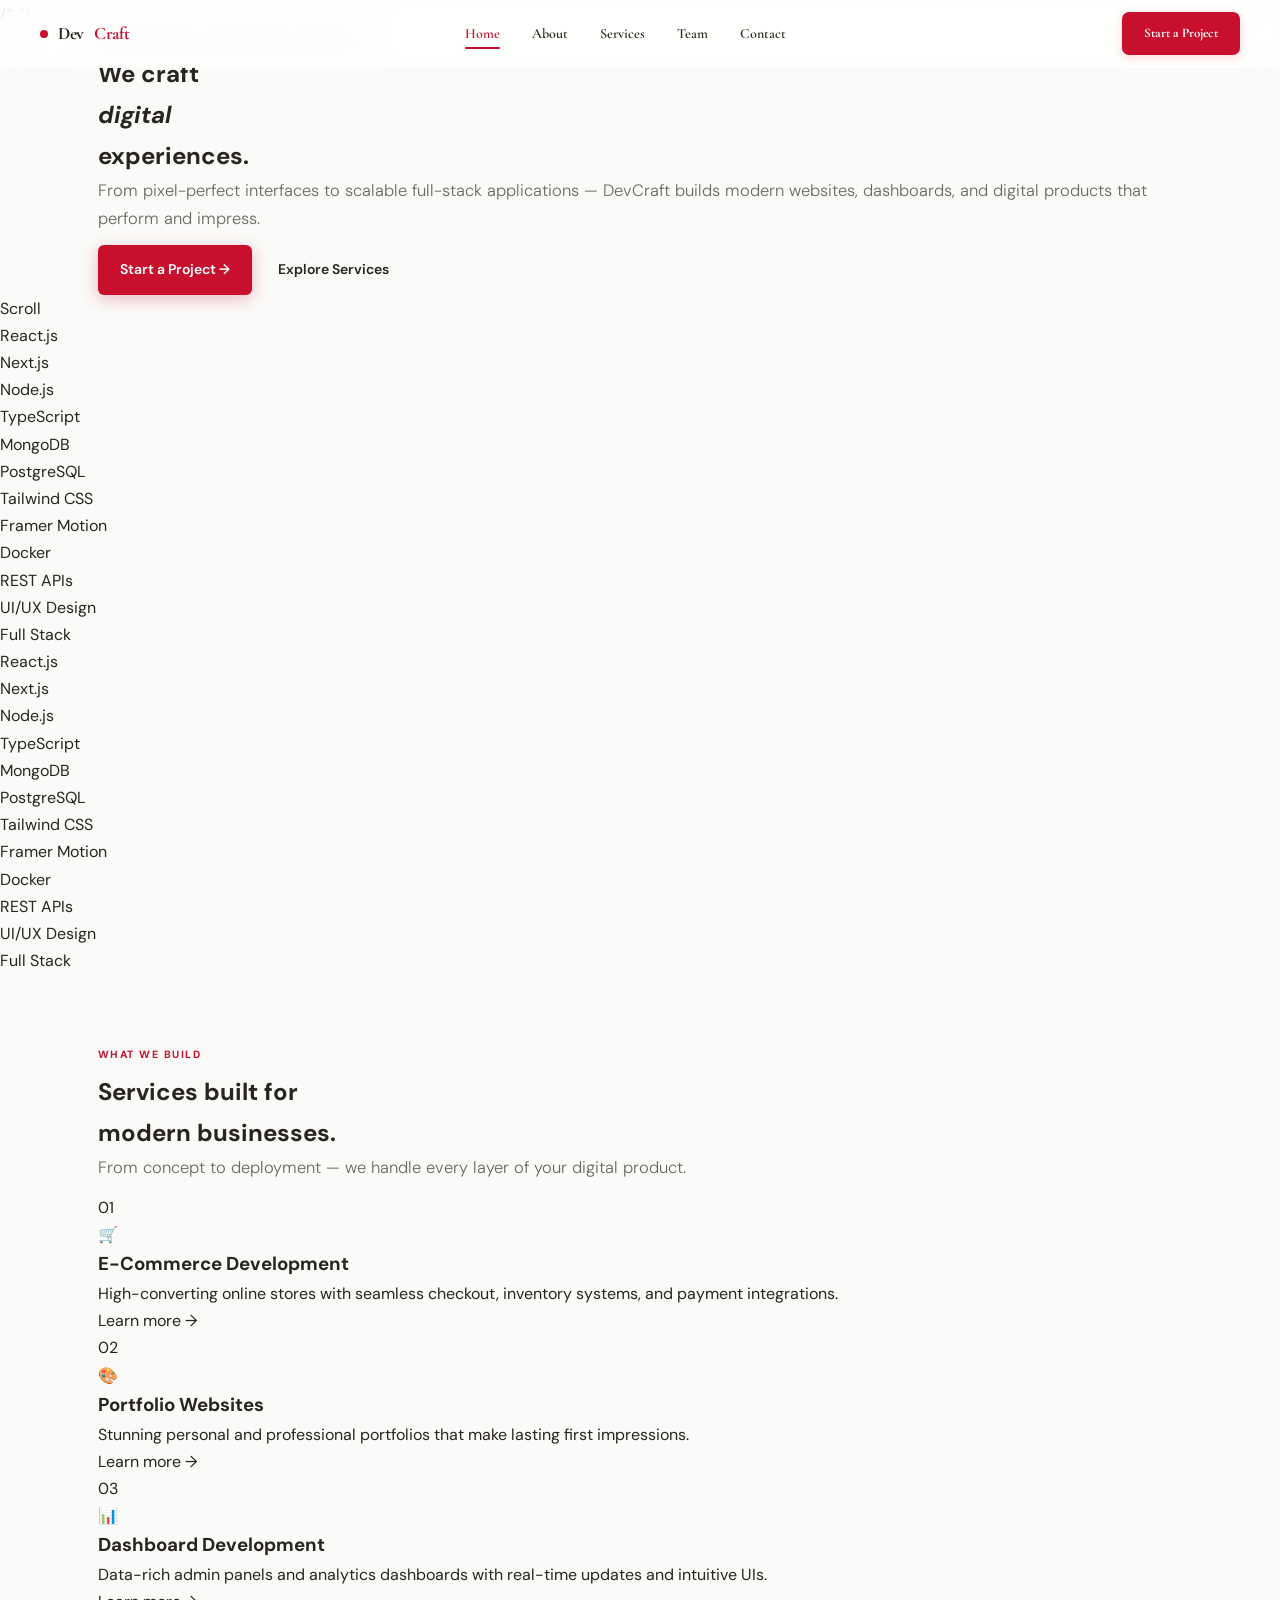
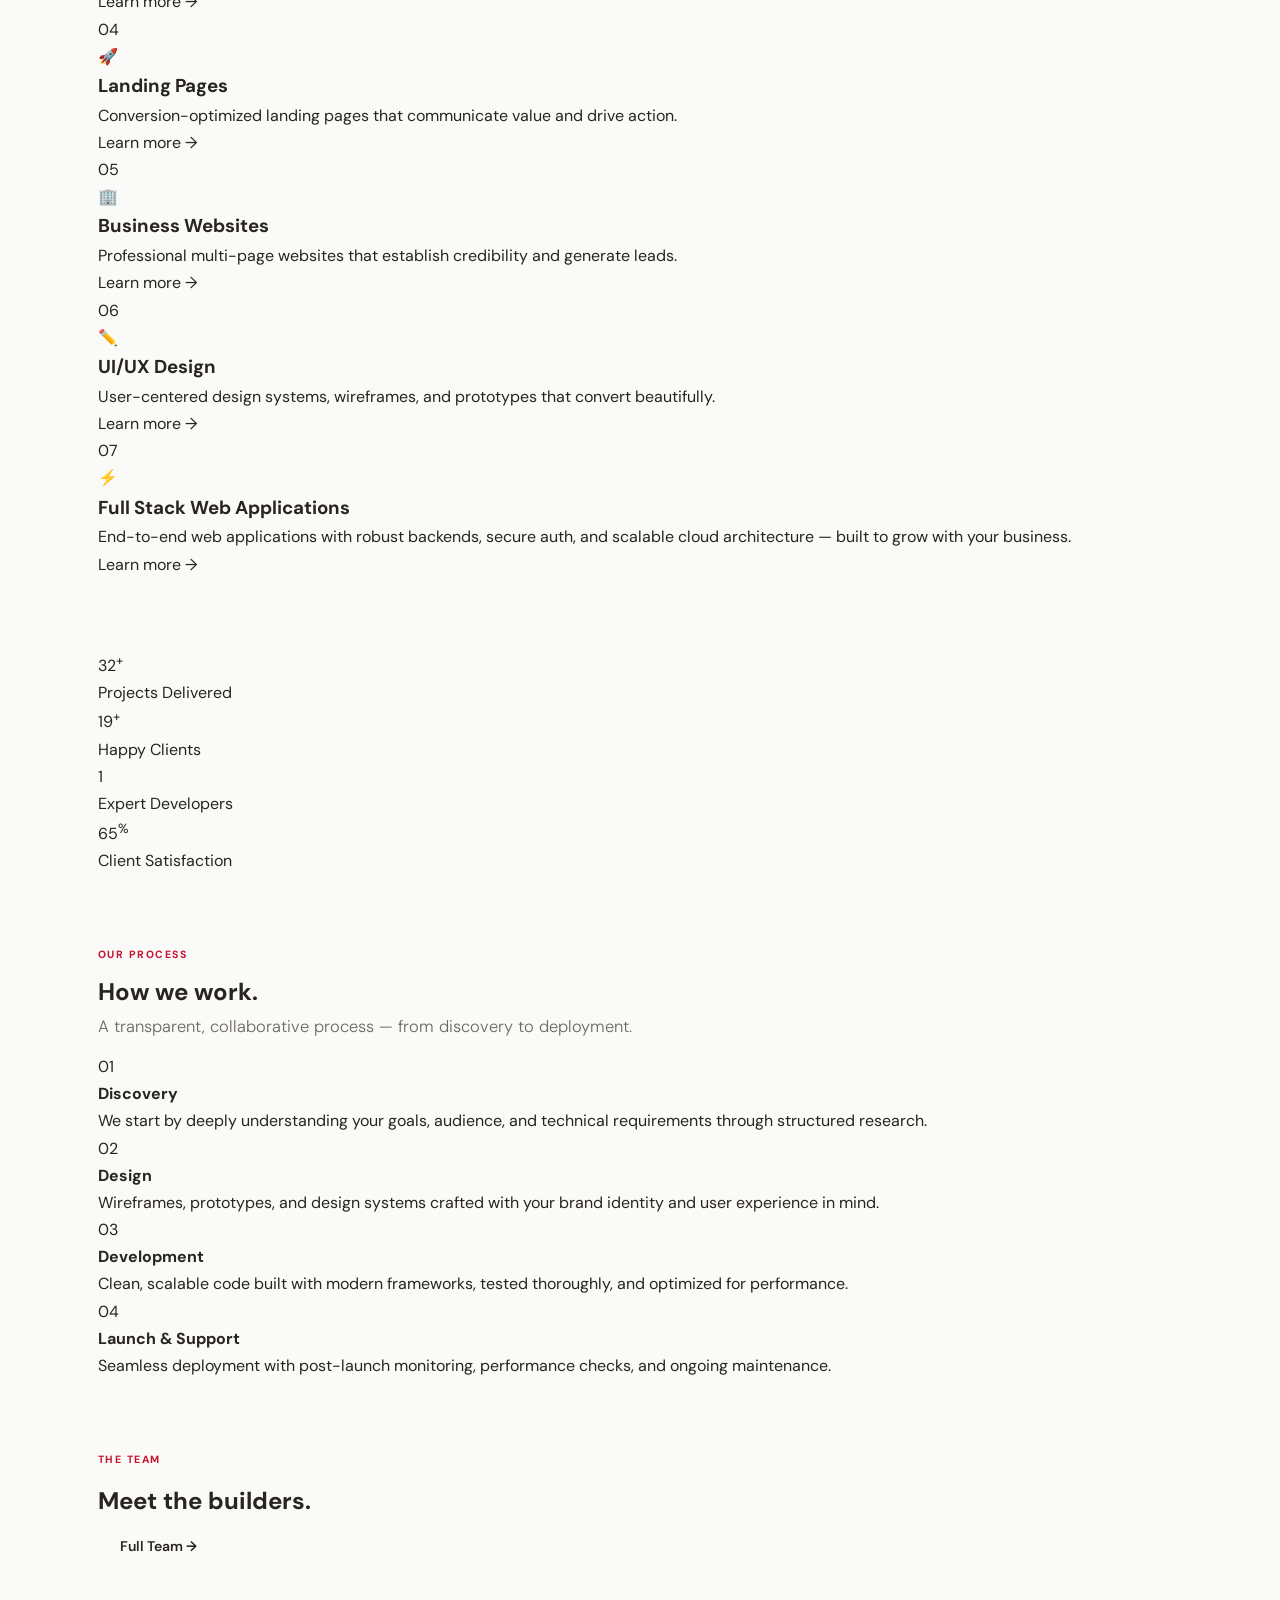
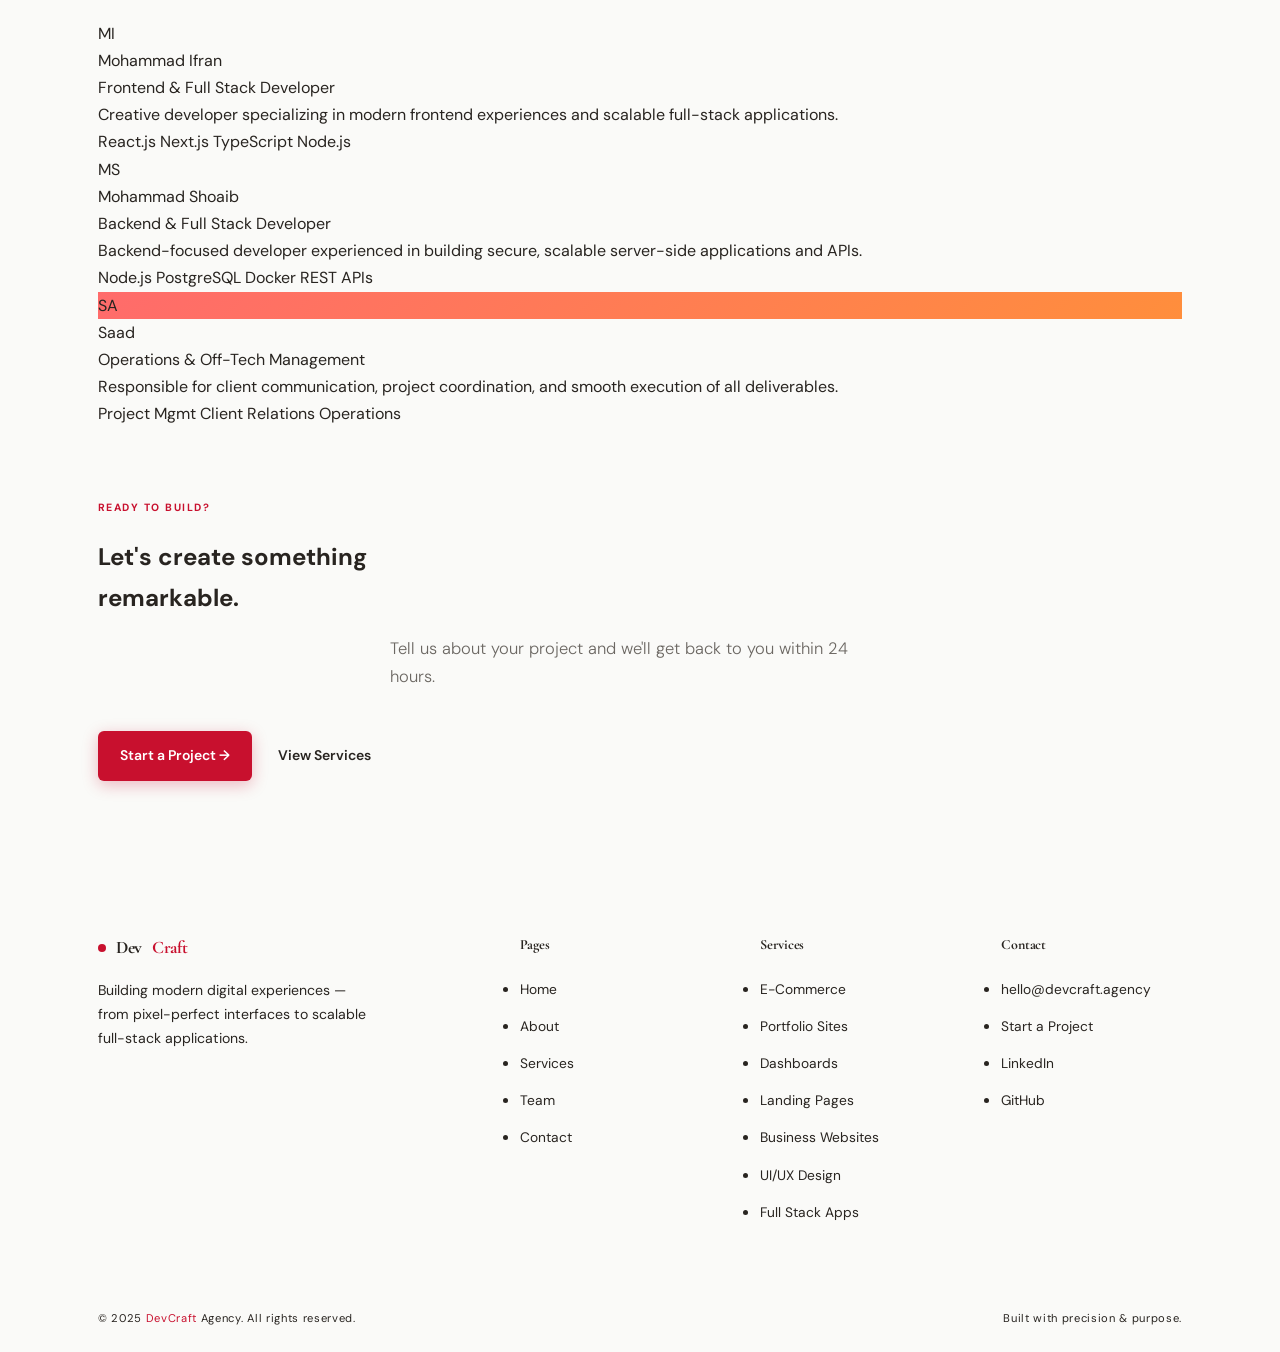
==== commit 98759472: "Update index.html" ====
--- a/index.html
+++ b/index.html
@@ -29,7 +29,7 @@
   <link rel="stylesheet" href="nav.css" />
   <link rel="stylesheet" href="pages.css" />
   <link rel="stylesheet" href="footer.css" />
-  <link rel="stylesheet" href="style.css"/>
+    /* <link rel="stylesheet" href="style.css"/>  */
 </head>
 <body>
   <div id="nav-placeholder"></div>
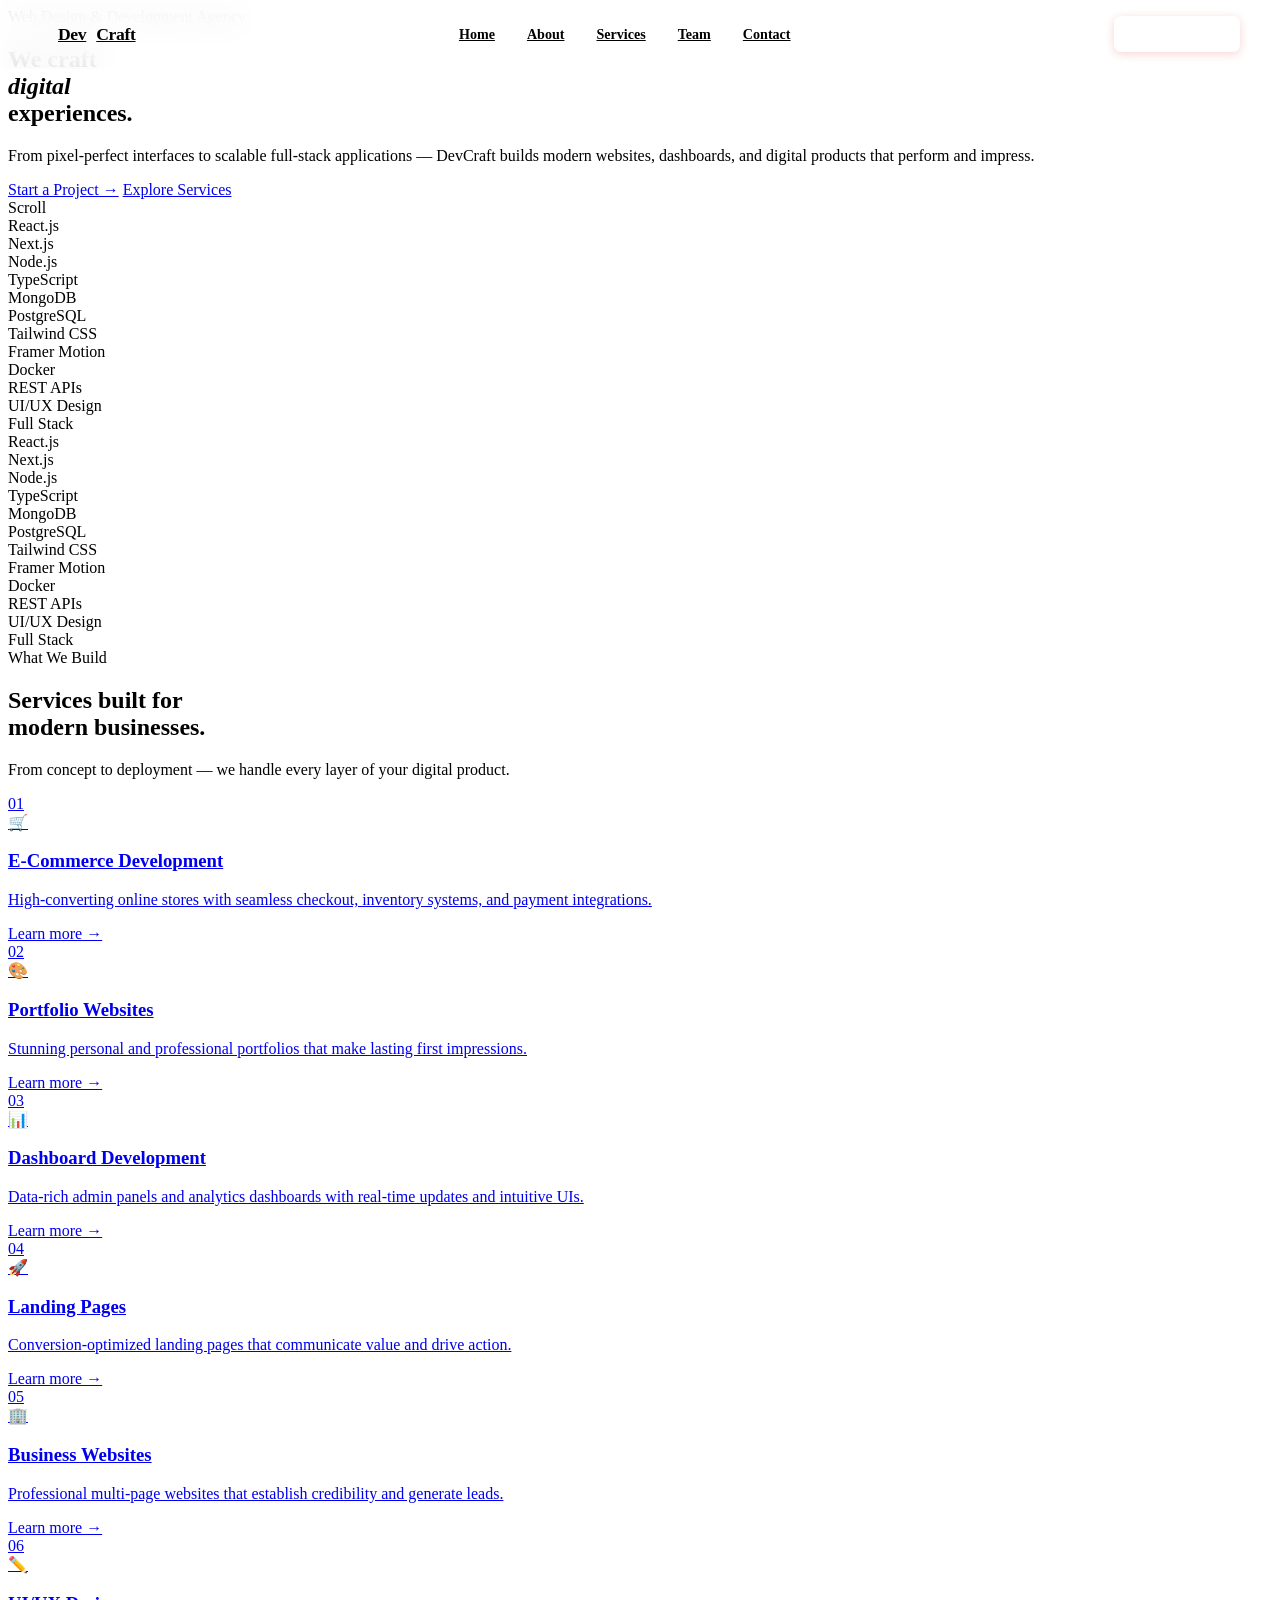
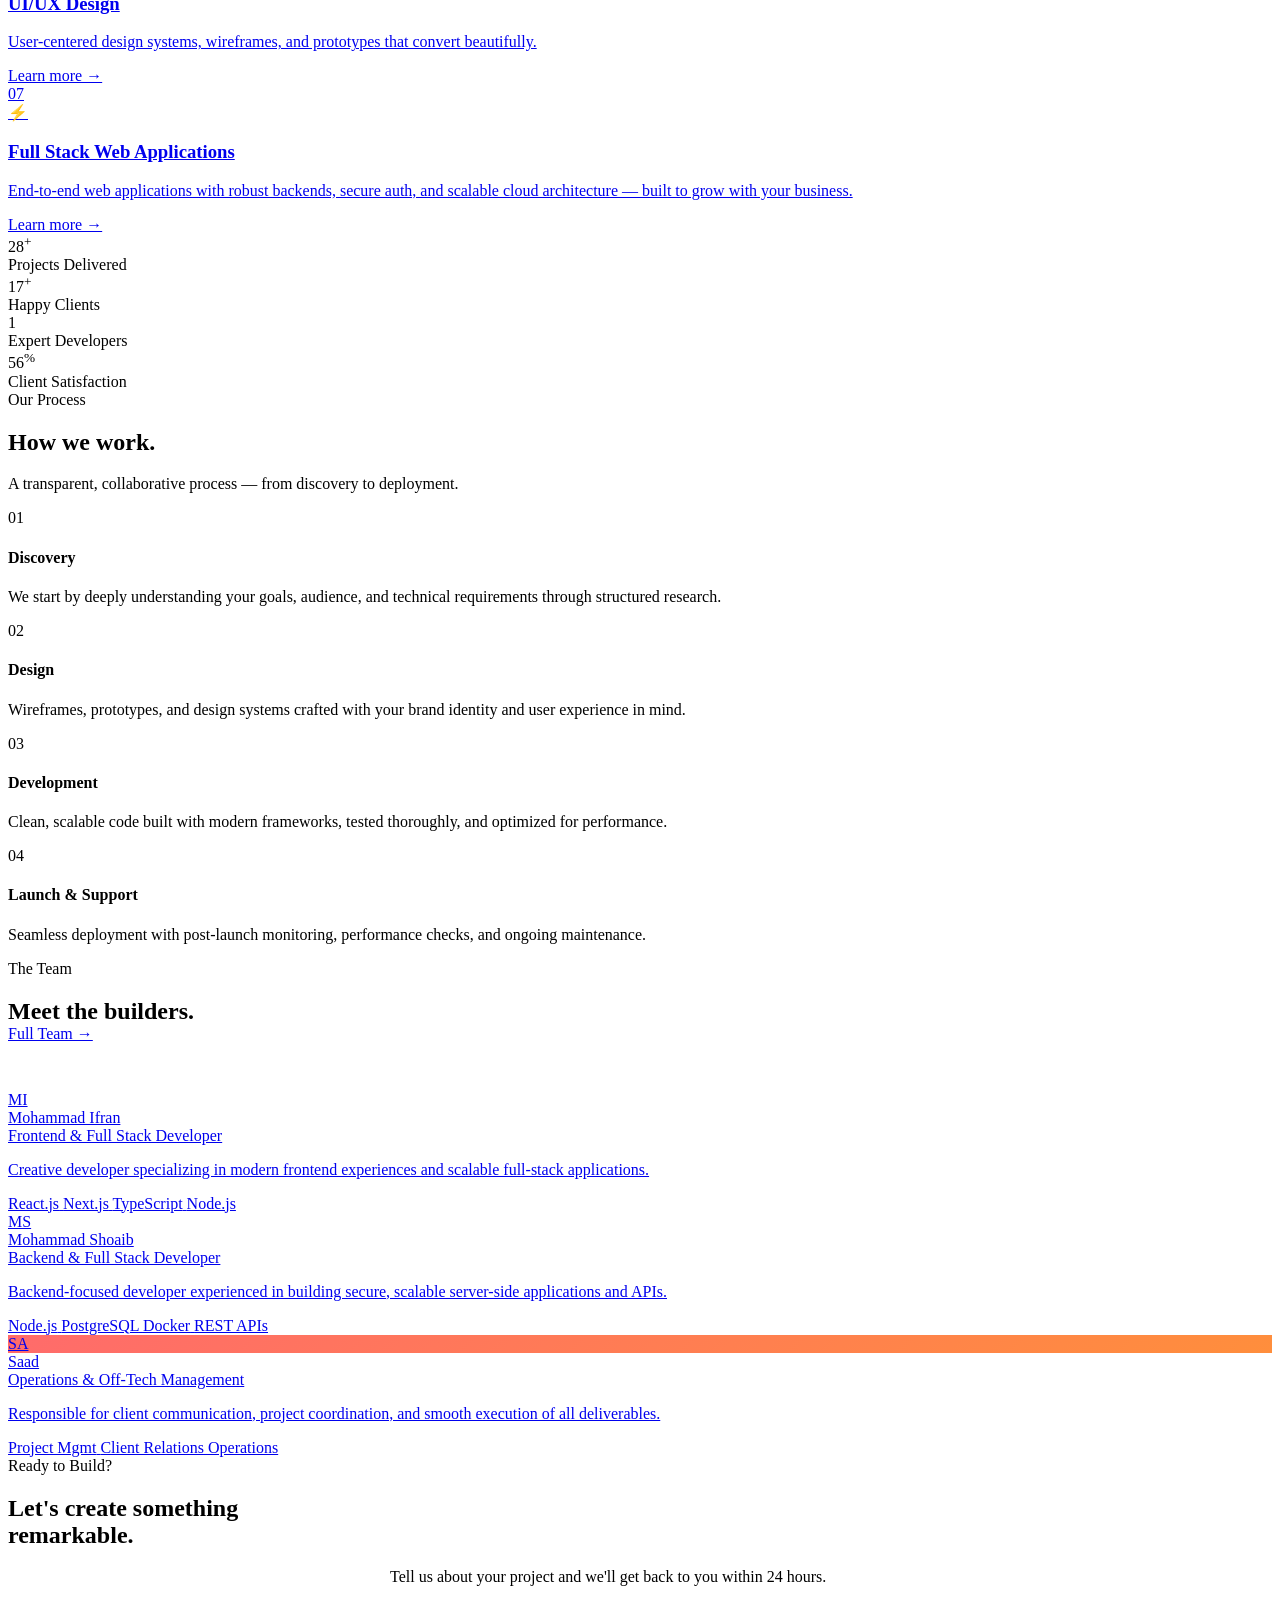
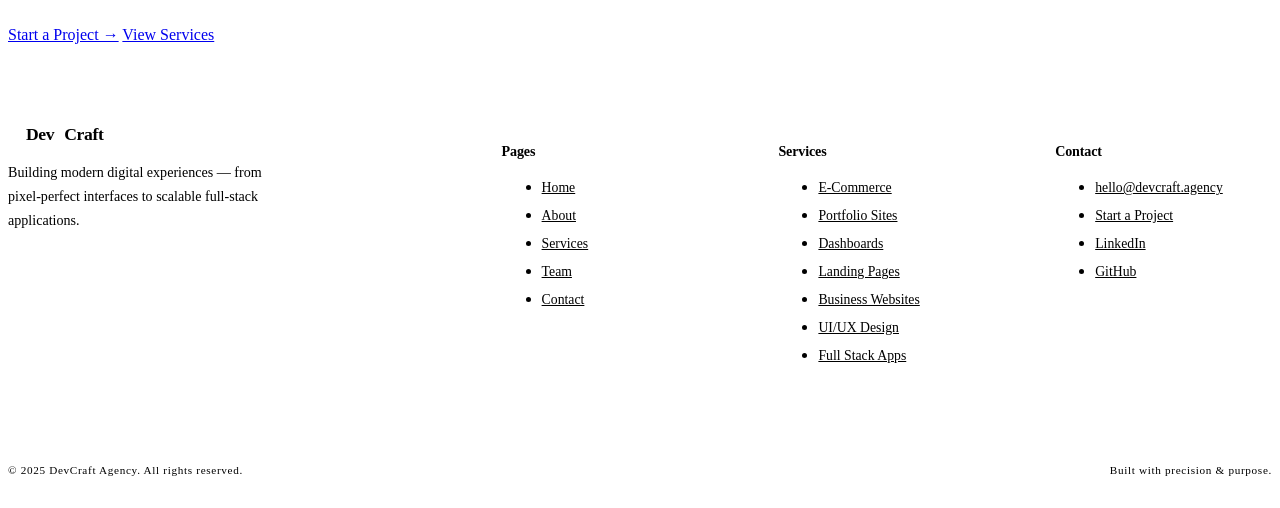
==== commit c253a6ea: "Update index.html" ====
--- a/index.html
+++ b/index.html
@@ -29,7 +29,6 @@
   <link rel="stylesheet" href="nav.css" />
   <link rel="stylesheet" href="pages.css" />
   <link rel="stylesheet" href="footer.css" />
-    /* <link rel="stylesheet" href="style.css"/>  */
 </head>
 <body>
   <div id="nav-placeholder"></div>
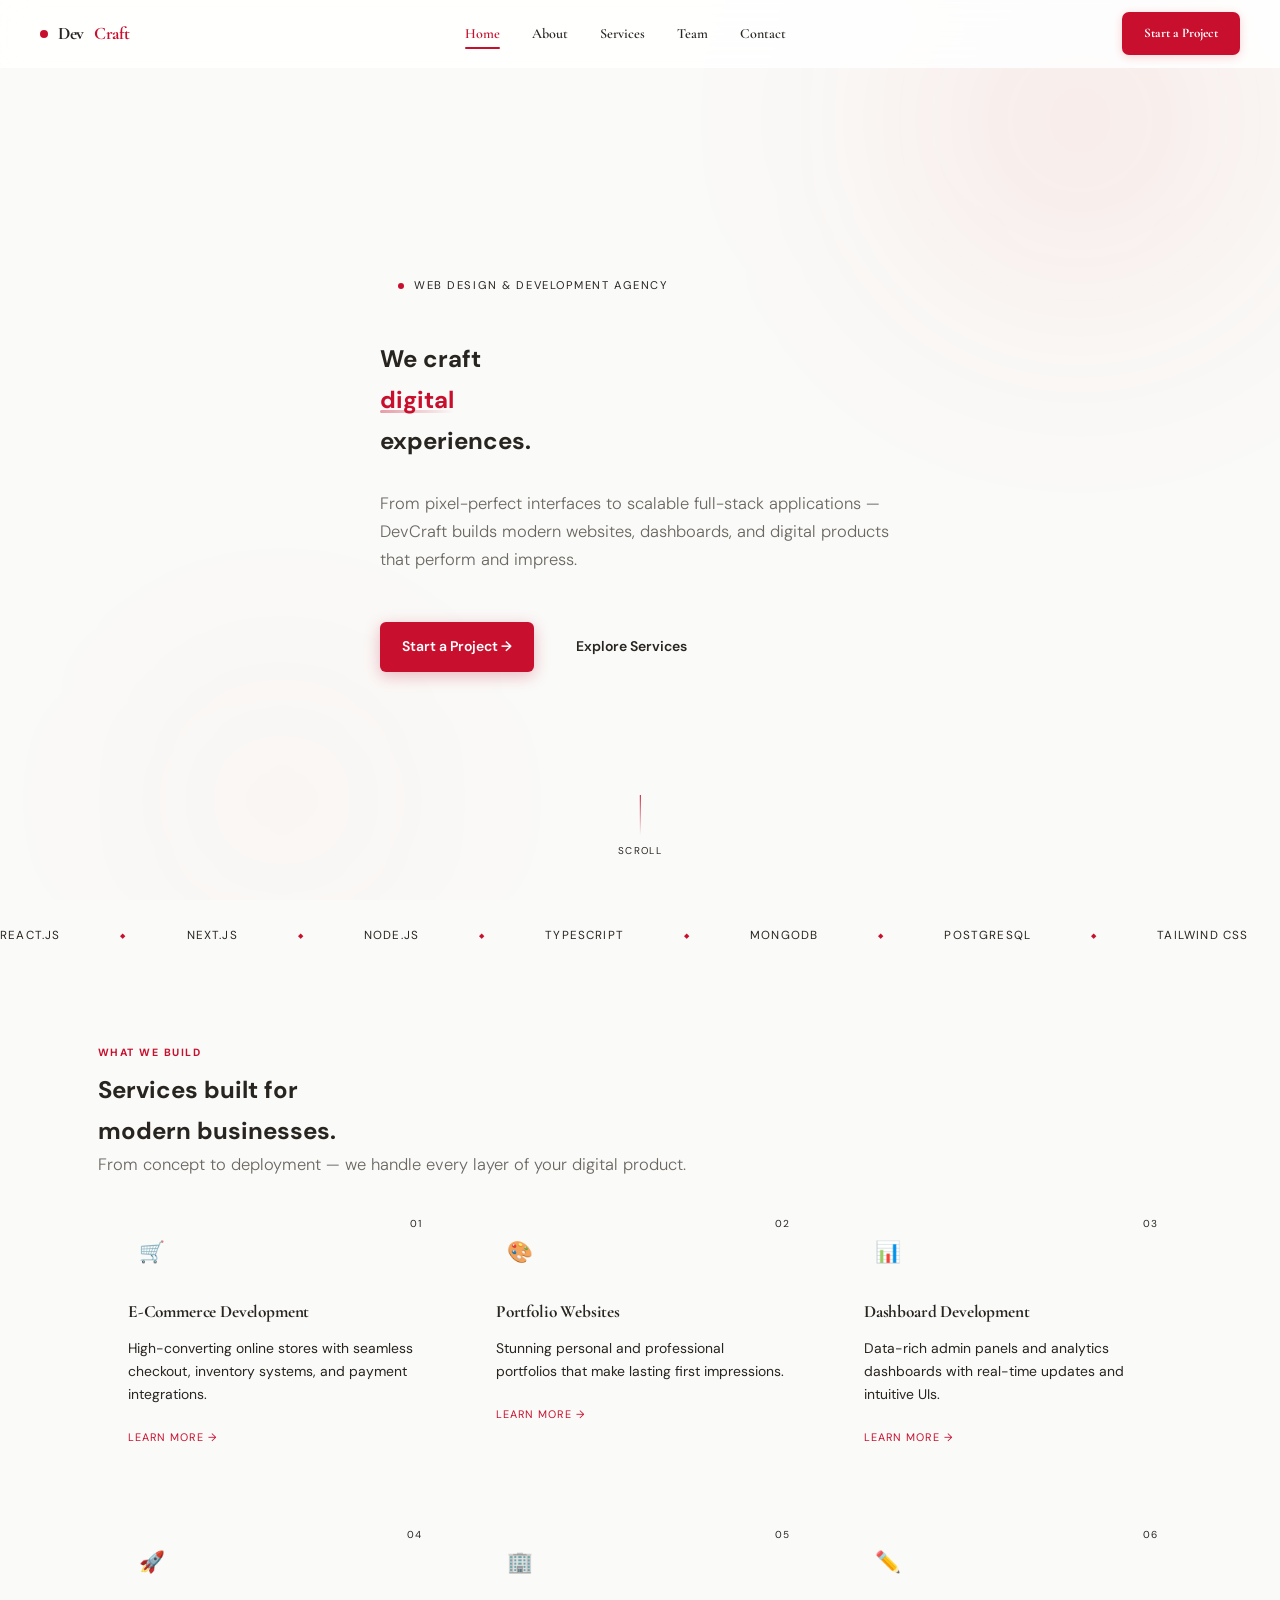
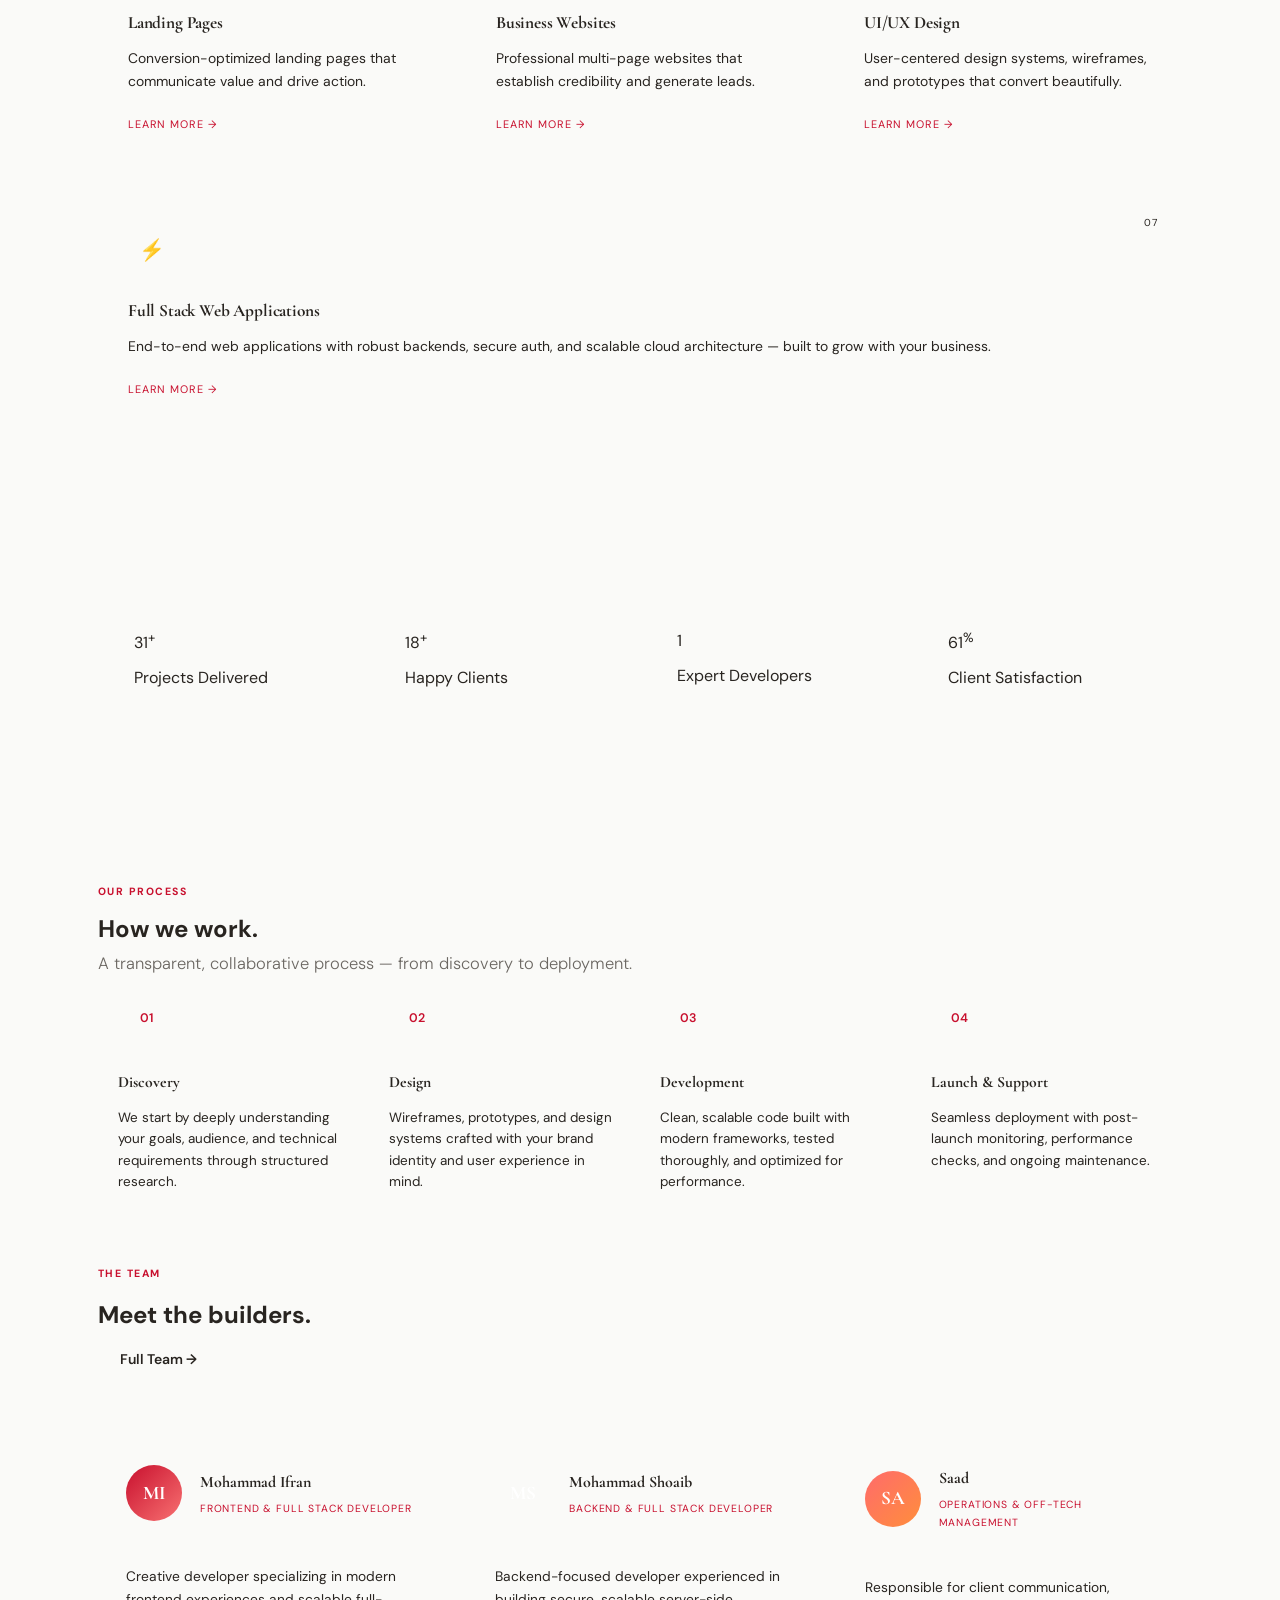
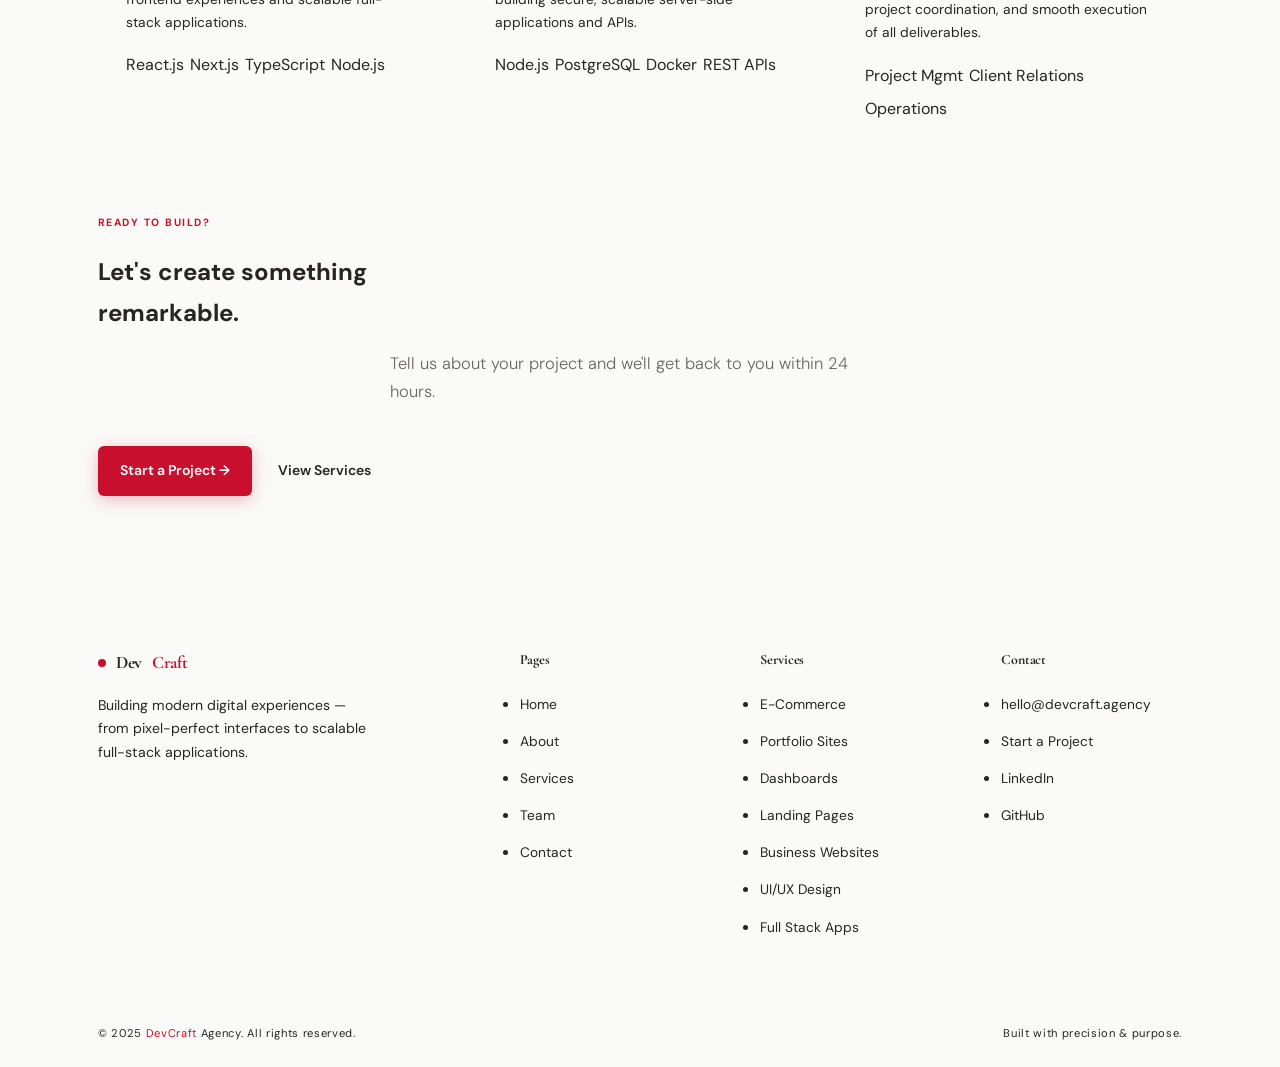
==== commit dcb8c78c: "Update index.html" ====
--- a/index.html
+++ b/index.html
@@ -23,12 +23,12 @@
   </script>
   <title>DevCraft — Modern Web Design &amp; Development Agency</title>
   <meta name="description" content="We build modern websites, dashboards, and digital experiences that perform." />
- <link rel="stylesheet" href="base.css" />
-  <link rel="stylesheet" href="animations.css" />
-  <link rel="stylesheet" href="components.css" />
-  <link rel="stylesheet" href="nav.css" />
-  <link rel="stylesheet" href="pages.css" />
-  <link rel="stylesheet" href="footer.css" />
+<link rel="stylesheet" href="style.css" />
+<link rel="stylesheet" href="nav.css" />
+<link rel="stylesheet" href="pages.css" />
+<link rel="stylesheet" href="footer.css" />
+<link rel="stylesheet" href="hero.css" />
+<link rel="stylesheet" href="sections.css" />
 </head>
 <body>
   <div id="nav-placeholder"></div>
--- a/style.css
+++ b/style.css
@@ -0,0 +1,631 @@
+/* ============================================================
+   irfan-style.css  |  White & Red Theme + Animations
+   Place this file in the same folder as ifran.html
+   ============================================================ */
+
+@import url('https://fonts.googleapis.com/css2?family=Cormorant+Garamond:wght@600;700&family=DM+Sans:wght@300;400;500;600&display=swap');
+
+/* ─── VARIABLES ─────────────────────────────────────────────── */
+:root {
+  --red:         #C8102E;
+  --red-dark:    #9A0B22;
+  --red-pale:    #FDF0F2;
+  --red-light:   #F5C6CE;
+  --white:       #FFFFFF;
+  --off-white:   #FAFAF8;
+  --gray-50:     #F6F5F3;
+  --gray-100:    #ECEAE6;
+  --gray-200:    #D5D2CC;
+  --gray-400:    #A09C95;
+  --gray-600:    #6B6762;
+  --gray-800:    #282420;
+  --font-display:'Cormorant Garamond', Georgia, serif;
+  --font-body:   'DM Sans', sans-serif;
+  --ease-out:    cubic-bezier(0.16, 1, 0.3, 1);
+  --ease-spring: cubic-bezier(0.34, 1.56, 0.64, 1);
+  --shadow-sm:   0 2px 8px rgba(0,0,0,0.06);
+  --shadow-md:   0 6px 24px rgba(0,0,0,0.09);
+  --shadow-red:  0 8px 32px rgba(200,16,46,0.18);
+  --r-sm:        6px;
+  --r-md:        12px;
+  --r-lg:        20px;
+}
+
+/* ─── RESET ─────────────────────────────────────────────────── */
+*, *::before, *::after { box-sizing: border-box; margin: 0; padding: 0; }
+html  { scroll-behavior: smooth; }
+body  {
+  font-family: var(--font-body);
+  background: var(--off-white);
+  color: var(--gray-800);
+  line-height: 1.7;
+  overflow-x: hidden;
+}
+a { color: inherit; text-decoration: none; }
+
+/* ─── KEYFRAMES ─────────────────────────────────────────────── */
+@keyframes fadeIn {
+  from { opacity: 0; }
+  to   { opacity: 1; }
+}
+@keyframes fadeUp {
+  from { opacity: 0; transform: translateY(32px); }
+  to   { opacity: 1; transform: translateY(0); }
+}
+@keyframes slideLeft {
+  from { opacity: 0; transform: translateX(-22px); }
+  to   { opacity: 1; transform: translateX(0); }
+}
+@keyframes scaleIn {
+  from { opacity: 0; transform: scale(0.93); }
+  to   { opacity: 1; transform: scale(1); }
+}
+@keyframes fillBar {
+  from { width: 0 !important; }
+}
+@keyframes tagPop {
+  from { opacity: 0; transform: scale(0.78) translateY(8px); }
+  to   { opacity: 1; transform: scale(1) translateY(0); }
+}
+@keyframes float {
+  0%, 100% { transform: translateY(0); }
+  50%       { transform: translateY(-8px); }
+}
+@keyframes pulseDot {
+  0%, 100% { opacity: 1;   transform: scale(1); }
+  50%       { opacity: 0.5; transform: scale(0.65); }
+}
+@keyframes rotateSlow {
+  from { transform: translate(-50%, 0) rotate(0deg); }
+  to   { transform: translate(-50%, 0) rotate(360deg); }
+}
+@keyframes shimmer {
+  0%   { background-position: -600px 0; }
+  100% { background-position:  600px 0; }
+}
+
+/* ─── LAYOUT ─────────────────────────────────────────────────── */
+.container {
+  max-width: 1180px;
+  margin: 0 auto;
+  padding: 0 48px;
+}
+.section             { padding: 72px 0; }
+.section-pt-reduced  { padding-top: 56px; }
+.section-no-top      { padding-top: 0; }
+
+/* ─── PAGE HERO (breadcrumb bar) ─────────────────────────────── */
+.page-hero {
+  background: var(--white);
+  border-bottom: 2px solid var(--red);
+  padding: 24px 0;
+  animation: fadeIn 0.5s ease both;
+  position: relative;
+  overflow: hidden;
+}
+.page-hero-short { padding: 20px 0; }
+/* animated red shimmer on bottom border */
+.page-hero::after {
+  content: '';
+  position: absolute;
+  left: 0; bottom: -2px; right: 0;
+  height: 2px;
+  background: linear-gradient(90deg, transparent, var(--white), transparent);
+  background-size: 600px 100%;
+  animation: shimmer 2.5s linear infinite;
+}
+
+.breadcrumb {
+  display: flex;
+  align-items: center;
+  gap: 8px;
+  font-size: 13px;
+  color: var(--gray-400);
+}
+.breadcrumb a             { color: var(--gray-600); transition: color 0.2s; }
+.breadcrumb a:hover       { color: var(--red); }
+.breadcrumb-sep           { color: var(--gray-200); }
+
+/* ─── PROFILE HERO GRID ──────────────────────────────────────── */
+.profile-hero {
+  display: grid;
+  grid-template-columns: 300px 1fr;
+  gap: 52px;
+  align-items: start;
+}
+
+/* ─── STICKY SIDEBAR ─────────────────────────────────────────── */
+.profile-sticky { position: sticky; top: 24px; }
+.anim-fade-up   { animation: scaleIn 0.65s 0.1s var(--ease-out) both; }
+
+/* ─── PROFILE CARD ───────────────────────────────────────────── */
+.profile-card {
+  background: var(--white);
+  border: 1px solid var(--gray-100);
+  border-radius: var(--r-lg);
+  overflow: hidden;
+  box-shadow: var(--shadow-md);
+  transition: box-shadow 0.3s;
+}
+.profile-card:hover { box-shadow: var(--shadow-red); }
+
+/* card top — red block */
+.profile-card-top {
+  background: var(--red);
+  padding: 36px 24px 28px;
+  text-align: center;
+  position: relative;
+  overflow: hidden;
+}
+/* decorative rotating rings */
+.profile-card-top::before,
+.profile-card-top::after {
+  content: '';
+  position: absolute;
+  border-radius: 50%;
+  left: 50%;
+  pointer-events: none;
+}
+.profile-card-top::before {
+  width: 200px; height: 200px;
+  border: 1px solid rgba(255,255,255,0.1);
+  top: -55px;
+  animation: rotateSlow 20s linear infinite;
+}
+.profile-card-top::after {
+  width: 140px; height: 140px;
+  border: 1px solid rgba(255,255,255,0.07);
+  top: -25px;
+  animation: rotateSlow 14s linear infinite reverse;
+}
+
+.profile-avatar {
+  width: 76px; height: 76px;
+  border-radius: 50%;
+  background: var(--white);
+  color: var(--red);
+  font-family: var(--font-display);
+  font-size: 26px;
+  font-weight: 700;
+  display: flex;
+  align-items: center;
+  justify-content: center;
+  margin: 0 auto 14px;
+  position: relative; z-index: 1;
+  box-shadow: 0 4px 18px rgba(0,0,0,0.2);
+  animation: float 4s ease-in-out infinite;
+}
+
+.profile-name {
+  font-family: var(--font-display);
+  font-size: 22px;
+  font-weight: 700;
+  color: var(--white);
+  margin-bottom: 12px;
+  position: relative; z-index: 1;
+}
+
+.profile-roles {
+  display: flex;
+  flex-wrap: wrap;
+  gap: 6px;
+  justify-content: center;
+  margin-bottom: 12px;
+  position: relative; z-index: 1;
+}
+.role-pill {
+  font-size: 10.5px;
+  font-weight: 600;
+  letter-spacing: 0.06em;
+  text-transform: uppercase;
+  color: var(--white);
+  background: rgba(255,255,255,0.18);
+  border: 1px solid rgba(255,255,255,0.28);
+  padding: 4px 11px;
+  border-radius: 999px;
+}
+.role-pill.secondary { background: rgba(0,0,0,0.18); }
+
+.profile-availability {
+  font-size: 12px;
+  color: rgba(255,255,255,0.75);
+  position: relative; z-index: 1;
+  display: flex;
+  align-items: center;
+  justify-content: center;
+  gap: 6px;
+}
+.profile-availability::before {
+  content: '';
+  width: 7px; height: 7px;
+  border-radius: 50%;
+  background: #6EFFC4;
+  display: inline-block;
+  animation: pulseDot 2s ease-in-out infinite;
+}
+
+/* card body */
+.profile-card-body {
+  padding: 22px 24px 26px;
+  display: flex;
+  flex-direction: column;
+  gap: 15px;
+}
+.profile-meta-item {
+  display: flex;
+  align-items: flex-start;
+  gap: 11px;
+  font-size: 13.5px;
+  color: var(--gray-600);
+}
+.profile-meta-icon { font-size: 15px; margin-top: 2px; flex-shrink: 0; }
+.profile-meta-label {
+  display: block;
+  font-size: 10px;
+  font-weight: 700;
+  letter-spacing: 0.1em;
+  text-transform: uppercase;
+  color: var(--gray-400);
+  margin-bottom: 1px;
+}
+
+.social-links { display: flex; gap: 8px; }
+.social-link {
+  flex: 1;
+  text-align: center;
+  padding: 8px;
+  border-radius: var(--r-sm);
+  border: 1px solid var(--gray-100);
+  font-size: 13px;
+  font-weight: 500;
+  color: var(--gray-600);
+  transition: all 0.2s;
+}
+.social-link:hover {
+  background: var(--red-pale);
+  border-color: var(--red-light);
+  color: var(--red);
+}
+
+.profile-btn-wrap { margin-top: 2px; }
+
+/* ─── BUTTONS ────────────────────────────────────────────────── */
+.btn {
+  display: inline-flex;
+  align-items: center;
+  justify-content: center;
+  padding: 13px 22px;
+  border-radius: var(--r-sm);
+  font-family: var(--font-body);
+  font-size: 14px;
+  font-weight: 600;
+  cursor: pointer;
+  border: none;
+  transition: all 0.22s var(--ease-out);
+}
+.btn-primary {
+  background: var(--red);
+  color: var(--white);
+  box-shadow: 0 4px 16px rgba(200,16,46,0.28);
+}
+.btn-primary:hover {
+  background: var(--red-dark);
+  transform: translateY(-2px);
+  box-shadow: 0 8px 24px rgba(200,16,46,0.36);
+}
+.btn-primary:active { transform: translateY(0); }
+.btn-full      { width: 100%; }
+.btn-no-shrink { flex-shrink: 0; }
+
+/* ─── PROFILE SECTIONS ───────────────────────────────────────── */
+.profile-section { margin-bottom: 52px; }
+
+.profile-section-label {
+  font-size: 10.5px;
+  font-weight: 700;
+  letter-spacing: 0.14em;
+  text-transform: uppercase;
+  color: var(--red);
+  margin-bottom: 12px;
+  display: flex;
+  align-items: center;
+  gap: 8px;
+}
+.profile-section-label::after {
+  content: '';
+  flex: 1;
+  max-width: 80px;
+  height: 1px;
+  background: var(--gray-100);
+}
+
+/* ─── TYPOGRAPHY ─────────────────────────────────────────────── */
+.display-3 {
+  font-family: var(--font-display);
+  font-size: clamp(28px, 3.5vw, 42px);
+  font-weight: 700;
+  line-height: 1.18;
+  color: var(--gray-800);
+  letter-spacing: -0.4px;
+  margin-bottom: 14px;
+}
+.lead {
+  font-size: 16.5px;
+  color: var(--gray-600);
+  font-weight: 300;
+  margin-bottom: 12px;
+}
+.profile-bio {
+  font-size: 14.5px;
+  color: var(--gray-400);
+  line-height: 1.8;
+}
+
+/* ─── SKILL BARS ─────────────────────────────────────────────── */
+.skills-section { display: flex; flex-direction: column; gap: 18px; }
+.skill-bar-header {
+  display: flex;
+  justify-content: space-between;
+  margin-bottom: 7px;
+}
+.skill-bar-label { font-size: 13px; font-weight: 500; color: var(--gray-800); }
+.skill-bar-pct   { font-size: 12px; font-weight: 600; color: var(--red); }
+
+.skill-bar-track {
+  height: 6px;
+  background: var(--gray-100);
+  border-radius: 999px;
+  overflow: hidden;
+}
+.skill-bar-fill {
+  height: 100%;
+  border-radius: 999px;
+  background: linear-gradient(90deg, var(--red-dark), var(--red));
+  animation: fillBar 1.1s 0.4s var(--ease-out) both;
+  position: relative;
+  overflow: hidden;
+}
+/* widths from data-pct */
+.skill-bar-fill[data-pct="95"] { width: 95%; }
+.skill-bar-fill[data-pct="90"] { width: 90%; }
+.skill-bar-fill[data-pct="88"] { width: 88%; }
+.skill-bar-fill[data-pct="85"] { width: 85%; }
+.skill-bar-fill[data-pct="82"] { width: 82%; }
+.skill-bar-fill[data-pct="78"] { width: 78%; }
+.skill-bar-fill[data-pct="75"] { width: 75%; }
+/* shimmer overlay */
+.skill-bar-fill::after {
+  content: '';
+  position: absolute;
+  inset: 0;
+  background: linear-gradient(90deg, transparent, rgba(255,255,255,0.35), transparent);
+  background-size: 300px 100%;
+  animation: shimmer 2s linear infinite;
+}
+
+/* ─── TECH BADGES ────────────────────────────────────────────── */
+.tech-row { display: flex; flex-wrap: wrap; gap: 10px; }
+.tech-badge {
+  background: var(--white);
+  border: 1px solid var(--gray-100);
+  color: var(--gray-600);
+  font-size: 13px;
+  font-weight: 500;
+  padding: 7px 14px;
+  border-radius: var(--r-sm);
+  cursor: default;
+  transition: all 0.22s var(--ease-spring);
+  animation: tagPop 0.4s var(--ease-spring) both;
+}
+.tech-badge:nth-child(1)  { animation-delay: 0.50s; }
+.tech-badge:nth-child(2)  { animation-delay: 0.55s; }
+.tech-badge:nth-child(3)  { animation-delay: 0.60s; }
+.tech-badge:nth-child(4)  { animation-delay: 0.65s; }
+.tech-badge:nth-child(5)  { animation-delay: 0.70s; }
+.tech-badge:nth-child(6)  { animation-delay: 0.75s; }
+.tech-badge:nth-child(7)  { animation-delay: 0.80s; }
+.tech-badge:nth-child(8)  { animation-delay: 0.85s; }
+.tech-badge:nth-child(9)  { animation-delay: 0.90s; }
+.tech-badge:nth-child(10) { animation-delay: 0.95s; }
+.tech-badge:nth-child(11) { animation-delay: 1.00s; }
+.tech-badge:nth-child(12) { animation-delay: 1.05s; }
+.tech-badge:hover {
+  background: var(--red-pale);
+  border-color: var(--red-light);
+  color: var(--red);
+  transform: translateY(-3px);
+  box-shadow: 0 4px 12px rgba(200,16,46,0.12);
+}
+
+/* ─── PROJECT CARDS ──────────────────────────────────────────── */
+.projects-grid {
+  display: grid;
+  grid-template-columns: 1fr 1fr;
+  gap: 18px;
+}
+.project-card {
+  background: var(--white);
+  border: 1px solid var(--gray-100);
+  border-radius: var(--r-md);
+  padding: 22px;
+  position: relative;
+  overflow: hidden;
+  transition: all 0.25s var(--ease-out);
+}
+.project-card::before {
+  content: '';
+  position: absolute;
+  left: 0; top: 0; bottom: 0;
+  width: 3px;
+  background: var(--red);
+  transform: scaleY(0);
+  transform-origin: bottom;
+  transition: transform 0.28s var(--ease-out);
+}
+.project-card:hover {
+  transform: translateY(-4px);
+  box-shadow: var(--shadow-md);
+  border-color: var(--red-light);
+}
+.project-card:hover::before { transform: scaleY(1); }
+
+.project-card-header {
+  display: flex;
+  align-items: center;
+  justify-content: space-between;
+  margin-bottom: 10px;
+}
+.project-name {
+  font-family: var(--font-display);
+  font-size: 18px;
+  font-weight: 700;
+  color: var(--gray-800);
+}
+.project-type {
+  font-size: 10px;
+  font-weight: 700;
+  letter-spacing: 0.07em;
+  text-transform: uppercase;
+  color: var(--red);
+  background: var(--red-pale);
+  padding: 3px 9px;
+  border-radius: 999px;
+}
+.project-desc {
+  font-size: 13.5px;
+  color: var(--gray-400);
+  line-height: 1.65;
+  margin-bottom: 14px;
+}
+.project-tech { display: flex; flex-wrap: wrap; gap: 6px; }
+.tag {
+  font-size: 11px;
+  font-weight: 600;
+  color: var(--gray-600);
+  background: var(--gray-50);
+  border: 1px solid var(--gray-100);
+  padding: 3px 9px;
+  border-radius: var(--r-sm);
+}
+
+/* ─── EXPERIENCE ─────────────────────────────────────────────── */
+.exp-list { display: flex; flex-direction: column; gap: 0; }
+.exp-item {
+  display: grid;
+  grid-template-columns: 110px 1fr;
+  gap: 20px;
+  padding: 20px 0;
+  border-bottom: 1px solid var(--gray-100);
+  animation: slideLeft 0.6s var(--ease-out) both;
+}
+.exp-item:nth-child(1) { animation-delay: 0.55s; }
+.exp-item:nth-child(2) { animation-delay: 0.68s; }
+.exp-item:last-child   { border-bottom: none; }
+
+.exp-period {
+  font-size: 11.5px;
+  font-weight: 600;
+  color: var(--red);
+  letter-spacing: 0.03em;
+  padding-top: 3px;
+}
+.exp-content h4 {
+  font-size: 15.5px;
+  font-weight: 600;
+  color: var(--gray-800);
+  margin-bottom: 3px;
+}
+.company {
+  font-size: 13px;
+  color: var(--red);
+  font-weight: 500;
+  margin-bottom: 8px;
+  display: flex;
+  align-items: center;
+  gap: 6px;
+}
+.company::before {
+  content: '';
+  width: 14px; height: 2px;
+  background: var(--red);
+  border-radius: 999px;
+  flex-shrink: 0;
+}
+.exp-content p {
+  font-size: 14px;
+  color: var(--gray-400);
+  line-height: 1.72;
+}
+
+/* ─── CTA CARD ───────────────────────────────────────────────── */
+.card {
+  background: var(--white);
+  border: 1px solid var(--gray-100);
+  border-radius: var(--r-lg);
+}
+.card-cta-row {
+  padding: 48px 56px;
+  display: flex;
+  align-items: center;
+  justify-content: space-between;
+  gap: 32px;
+  position: relative;
+  overflow: hidden;
+  animation: fadeUp 0.65s 0.2s var(--ease-out) both;
+}
+.card-cta-row::before {
+  content: '';
+  position: absolute;
+  right: -80px; top: -80px;
+  width: 260px; height: 260px;
+  border-radius: 50%;
+  background: var(--red-pale);
+  animation: float 7s ease-in-out infinite;
+  pointer-events: none;
+}
+.card-cta-row::after {
+  content: '';
+  position: absolute;
+  right: 60px; bottom: -60px;
+  width: 160px; height: 160px;
+  border-radius: 50%;
+  background: var(--red-light);
+  opacity: 0.3;
+  animation: float 5s 1s ease-in-out infinite;
+  pointer-events: none;
+}
+.card-cta-row > * { position: relative; z-index: 1; }
+.card-cta-row .display-3 { font-size: clamp(22px, 2.5vw, 30px); margin-bottom: 0; }
+
+.mono-label {
+  font-size: 10.5px;
+  font-weight: 700;
+  letter-spacing: 0.14em;
+  text-transform: uppercase;
+  color: var(--red);
+  margin-bottom: 8px;
+}
+
+/* ─── SCROLL REVEAL ──────────────────────────────────────────── */
+.reveal {
+  opacity: 0;
+  transform: translateY(24px);
+  transition: opacity 0.65s var(--ease-out), transform 0.65s var(--ease-out);
+}
+.reveal.visible {
+  opacity: 1;
+  transform: translateY(0);
+}
+
+/* ─── RESPONSIVE ─────────────────────────────────────────────── */
+@media (max-width: 960px) {
+  .profile-hero     { grid-template-columns: 1fr; }
+  .profile-sticky   { position: static; }
+  .projects-grid    { grid-template-columns: 1fr; }
+  .card-cta-row     { flex-direction: column; align-items: flex-start; padding: 36px 28px; }
+  .container        { padding: 0 24px; }
+}
+@media (max-width: 480px) {
+  .exp-item         { grid-template-columns: 1fr; gap: 4px; }
+  .exp-period       { padding-top: 0; }
+}
--- a/hero.css
+++ b/hero.css
@@ -0,0 +1,172 @@
+/* ============================================================
+   DEVCRAFT AGENCY — HERO (index page)
+   Hero · Orbs · Grid BG · Marquee · Eyebrow · Scroll
+   ============================================================ */
+
+/* ── Hero ── */
+.hero {
+  min-height: 100vh;
+  display: flex;
+  align-items: center;
+  position: relative;
+  overflow: hidden;
+  padding: 120px 0 80px;
+  background: var(--bg);
+}
+
+/* ── Background ── */
+.hero-bg {
+  position: absolute;
+  inset: 0;
+  pointer-events: none;
+}
+.hero-grid-bg {
+  position: absolute;
+  inset: 0;
+  background-image:
+    linear-gradient(var(--border) 1px, transparent 1px),
+    linear-gradient(90deg, var(--border) 1px, transparent 1px);
+  background-size: 56px 56px;
+  opacity: 0.55;
+  mask-image: radial-gradient(ellipse 80% 80% at 50% 0%, black 20%, transparent 100%);
+}
+.hero-orb {
+  position: absolute;
+  border-radius: 50%;
+  filter: blur(100px);
+}
+.hero-orb-1 {
+  width: 560px; height: 560px;
+  top: -160px; right: -80px;
+  background: radial-gradient(circle, rgba(220,38,38,0.10), transparent 70%);
+  animation: orbFloat 8s ease-in-out infinite;
+}
+.hero-orb-2 {
+  width: 360px; height: 360px;
+  bottom: -80px; left: 8%;
+  background: radial-gradient(circle, rgba(220,38,38,0.05), transparent 70%);
+  animation: orbFloat 11s ease-in-out infinite reverse;
+}
+
+/* ── Content ── */
+.hero-content {
+  position: relative;
+  z-index: 1;
+  max-width: 820px;
+}
+
+/* ── Eyebrow ── */
+.hero-eyebrow {
+  display: inline-flex;
+  align-items: center;
+  gap: 10px;
+  font-family: var(--font-mono);
+  font-size: 0.70rem;
+  letter-spacing: 0.14em;
+  text-transform: uppercase;
+  color: var(--text3);
+  background: var(--bg2);
+  border: 1px solid var(--border);
+  padding: 8px 18px;
+  border-radius: 100px;
+  margin-bottom: 36px;
+}
+.hero-eyebrow-dot {
+  width: 6px; height: 6px;
+  background: var(--red);
+  border-radius: 50%;
+  animation: pulseDot 1.6s ease-in-out infinite;
+}
+
+/* ── Heading ── */
+.hero h1         { margin-bottom: 28px; }
+.hero h1 em {
+  font-style: normal;
+  color: var(--red);
+  position: relative;
+}
+.hero h1 em::after {
+  content: '';
+  position: absolute;
+  bottom: 2px; left: 0; right: 0;
+  height: 3px;
+  background: linear-gradient(90deg, var(--red), transparent);
+  border-radius: 2px;
+  opacity: 0.4;
+}
+
+/* ── Description & Actions ── */
+.hero-desc    { margin-bottom: 48px; max-width: 520px; }
+.hero-actions { display: flex; align-items: center; gap: 20px; flex-wrap: wrap; }
+
+/* ── Scroll indicator ── */
+.hero-scroll {
+  position: absolute;
+  bottom: 40px; left: 50%;
+  transform: translateX(-50%);
+  display: flex;
+  flex-direction: column;
+  align-items: center;
+  gap: 8px;
+  font-family: var(--font-mono);
+  font-size: 0.62rem;
+  letter-spacing: 0.14em;
+  text-transform: uppercase;
+  color: var(--text3);
+  z-index: 1;
+}
+.hero-scroll-line {
+  width: 1px; height: 40px;
+  background: linear-gradient(to bottom, var(--red), transparent);
+  animation: scrollLine 2.2s ease-in-out infinite;
+}
+
+/* ── Marquee ── */
+.marquee-section {
+  padding: 26px 0;
+  border-top: 1px solid var(--border);
+  border-bottom: 1px solid var(--border);
+  overflow: hidden;
+  background: var(--bg2);
+}
+.marquee-track {
+  display: flex;
+  gap: 60px;
+  width: max-content;
+  animation: marquee 30s linear infinite;
+}
+.marquee-item {
+  font-family: var(--font-mono);
+  font-size: 0.73rem;
+  letter-spacing: 0.10em;
+  text-transform: uppercase;
+  color: var(--text3);
+  white-space: nowrap;
+  display: flex;
+  align-items: center;
+  gap: 60px;
+  transition: color 0.2s;
+}
+.marquee-item:hover { color: var(--red); }
+.marquee-item::after {
+  content: '◆';
+  color: var(--red);
+  font-size: 0.45rem;
+}
+
+@media (max-width: 768px) {
+  .hero { padding: 80px 0 40px; }
+  .hero-content { max-width: 100%; padding: 0 18px; }
+  .hero h1 { font-size: 2rem; line-height: 1.05; }
+  .hero-desc { margin-bottom: 20px; }
+  .hero-actions { flex-direction: column; align-items: stretch; gap:12px; }
+  .hero-actions .btn { width: 100%; }
+  .marquee-section { padding: 18px 0; }
+  .services-grid { gap: 16px; }
+  .team-cards { gap: 16px; }
+}
+@media (max-width: 1024px) {
+  .hero { padding: 100px 0 60px; }
+  .hero-orb-1 { width: 420px; height: 420px; top: -120px; right: -40px; }
+  .hero-orb-2 { width: 260px; height: 260px; bottom: -80px; left: 6%; }
+}
--- a/sections.css
+++ b/sections.css
@@ -0,0 +1,233 @@
+/* ============================================================
+   DEVCRAFT AGENCY — SECTIONS (index page)
+   Services Grid · Stats · Process · Team Preview
+   ============================================================ */
+
+/* ══ SERVICES GRID ══ */
+.services-grid {
+  display: grid;
+  grid-template-columns: repeat(3, 1fr);
+  gap: 20px;
+}
+.service-card {
+  background: var(--surface);
+  border: 1px solid var(--border);
+  border-radius: var(--r-lg);
+  padding: 36px 30px;
+  position: relative;
+  overflow: hidden;
+  transition: border-color 0.3s, transform 0.3s, box-shadow 0.3s;
+  cursor: pointer;
+  text-decoration: none;
+  display: block;
+  color: inherit;
+}
+.service-card::before {
+  content: '';
+  position: absolute;
+  inset: 0;
+  background: linear-gradient(135deg, rgba(220,38,38,0.04), transparent);
+  opacity: 0;
+  transition: opacity 0.3s;
+}
+.service-card:hover {
+  border-color: rgba(220,38,38,0.30);
+  transform: translateY(-6px);
+  box-shadow: 0 12px 36px rgba(220,38,38,0.08);
+}
+.service-card:hover::before { opacity: 1; }
+.service-card-num {
+  position: absolute;
+  top: 24px; right: 24px;
+  font-family: var(--font-mono);
+  font-size: 0.63rem;
+  color: var(--text3);
+  letter-spacing: 0.08em;
+}
+.service-card-icon {
+  width: 48px; height: 48px;
+  border-radius: var(--r-sm);
+  background: var(--bg2);
+  border: 1px solid var(--border);
+  display: flex;
+  align-items: center;
+  justify-content: center;
+  font-size: 1.3rem;
+  margin-bottom: 22px;
+  transition: background 0.3s, border-color 0.3s;
+}
+.service-card:hover .service-card-icon {
+  background: var(--red-soft);
+  border-color: rgba(220,38,38,0.25);
+}
+.service-card h3 {
+  font-family: var(--font-display);
+  font-weight: 700;
+  font-size: 1.08rem;
+  color: var(--text);
+  margin-bottom: 10px;
+  letter-spacing: -0.01em;
+}
+.service-card p {
+  font-size: 0.87rem;
+  color: var(--text2);
+  line-height: 1.65;
+  margin-bottom: 22px;
+}
+.service-card-link {
+  font-family: var(--font-mono);
+  font-size: 0.68rem;
+  letter-spacing: 0.08em;
+  text-transform: uppercase;
+  color: var(--red);
+  display: flex;
+  align-items: center;
+  gap: 8px;
+  transition: gap 0.2s;
+}
+.service-card:hover .service-card-link { gap: 14px; }
+.service-card-full { grid-column: span 3; }
+
+/* ══ STATS ══ */
+.stats-section {
+  background: var(--bg2);
+  border-top: 1px solid var(--border);
+  border-bottom: 1px solid var(--border);
+  padding: 80px 0;
+}
+.stats-grid {
+  display: grid;
+  grid-template-columns: repeat(4, 1fr);
+  gap: 1px;
+  background: var(--border);
+}
+.stat-item {
+  background: var(--bg2);
+  padding: 40px 36px;
+  display: flex;
+  flex-direction: column;
+  gap: 8px;
+  transition: background 0.2s;
+}
+.stat-item:hover { background: var(--red-soft); }
+
+/* ══ PROCESS ══ */
+.process-steps {
+  display: grid;
+  grid-template-columns: repeat(4, 1fr);
+  gap: 0;
+  position: relative;
+}
+.process-steps::before {
+  content: '';
+  position: absolute;
+  top: 27px; left: 10%;
+  width: 80%;
+  height: 1px;
+  background: linear-gradient(90deg, transparent, var(--border), var(--border), transparent);
+}
+.process-step { padding: 0 20px; }
+.process-step-num {
+  width: 56px; height: 56px;
+  border-radius: 50%;
+  background: var(--bg);
+  border: 2px solid var(--border);
+  display: flex;
+  align-items: center;
+  justify-content: center;
+  font-family: var(--font-mono);
+  font-size: 0.78rem;
+  font-weight: 600;
+  color: var(--red);
+  margin-bottom: 24px;
+  position: relative;
+  z-index: 1;
+  transition: border-color 0.3s, background 0.3s, box-shadow 0.3s;
+}
+.process-step:hover .process-step-num {
+  border-color: var(--red);
+  background: var(--red-soft);
+  box-shadow: 0 0 0 6px rgba(220,38,38,0.08);
+}
+.process-step h4 {
+  font-family: var(--font-display);
+  font-weight: 700;
+  font-size: 0.98rem;
+  color: var(--text);
+  margin-bottom: 10px;
+}
+.process-step p { font-size: 0.84rem; color: var(--text2); line-height: 1.6; }
+
+/* ══ TEAM PREVIEW ══ */
+.team-cards { display: grid; grid-template-columns: repeat(3, 1fr); gap: 24px; }
+.team-card {
+  background: var(--surface);
+  border: 1px solid var(--border);
+  border-radius: var(--r-lg);
+  overflow: hidden;
+  transition: border-color 0.3s, transform 0.3s, box-shadow 0.3s;
+  text-decoration: none;
+  color: inherit;
+  display: block;
+}
+.team-card:hover {
+  border-color: var(--border2);
+  transform: translateY(-4px);
+  box-shadow: 0 10px 32px rgba(220,38,38,0.07);
+}
+.team-card-header {
+  padding: 32px 28px 24px;
+  border-bottom: 1px solid var(--border);
+  display: flex;
+  align-items: center;
+  gap: 18px;
+}
+.team-avatar {
+  width: 56px; height: 56px;
+  border-radius: 50%;
+  background: linear-gradient(135deg, var(--red), #f87171);
+  display: flex;
+  align-items: center;
+  justify-content: center;
+  font-family: var(--font-display);
+  font-size: 1.2rem;
+  font-weight: 800;
+  color: #fff;
+  flex-shrink: 0;
+}
+.team-avatar-shoaib { background: linear-gradient(135deg, var(--violet), var(--cyan)); }
+.team-avatar-saad   { background: linear-gradient(135deg, #E05252, #F59E0B); }
+.team-card-name {
+  font-family: var(--font-display);
+  font-weight: 700;
+  font-size: 1rem;
+  color: var(--text);
+  margin-bottom: 4px;
+}
+.team-card-role {
+  font-family: var(--font-mono);
+  font-size: 0.65rem;
+  letter-spacing: 0.08em;
+  text-transform: uppercase;
+  color: var(--red);
+}
+.team-card-body   { padding: 20px 28px; }
+.team-card-body p { font-size: 0.86rem; color: var(--text2); line-height: 1.65; margin-bottom: 18px; }
+.team-card-skills { display: flex; flex-wrap: wrap; gap: 6px; }
+
+/* Responsive */
+@media (max-width: 1024px) {
+  .services-grid { grid-template-columns: repeat(2, 1fr); }
+  .stats-grid    { grid-template-columns: repeat(2, 1fr); }
+  .process-steps { grid-template-columns: repeat(2, 1fr); gap: 40px; }
+  .process-steps::before { display: none; }
+  .team-cards    { grid-template-columns: repeat(2, 1fr); }
+}
+@media (max-width: 768px) {
+  .services-grid   { grid-template-columns: 1fr; }
+  .service-card-full { grid-column: span 1; }
+  .team-cards      { grid-template-columns: 1fr; }
+  .process-steps   { grid-template-columns: 1fr; }
+  .stats-section   { padding: 48px 0; }
+  .stat-item       { padding: 28px 24px; }
+}
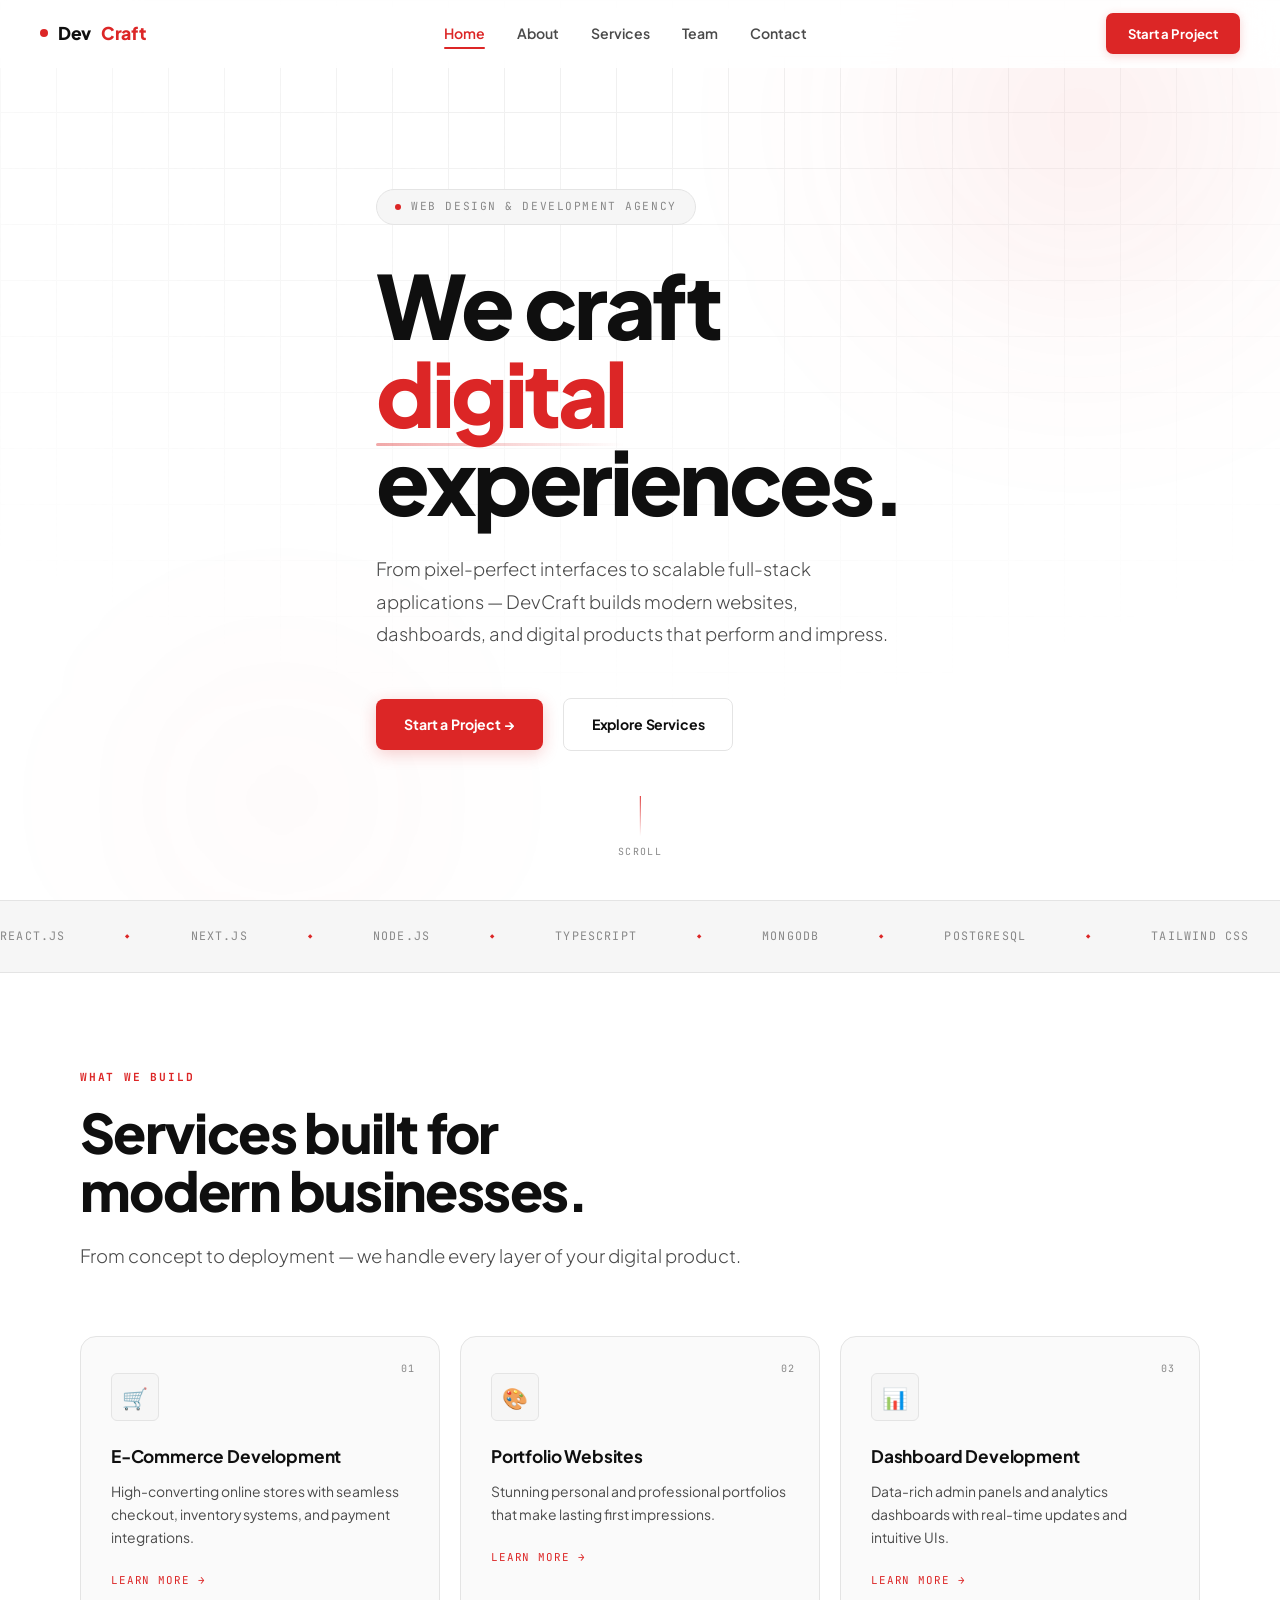
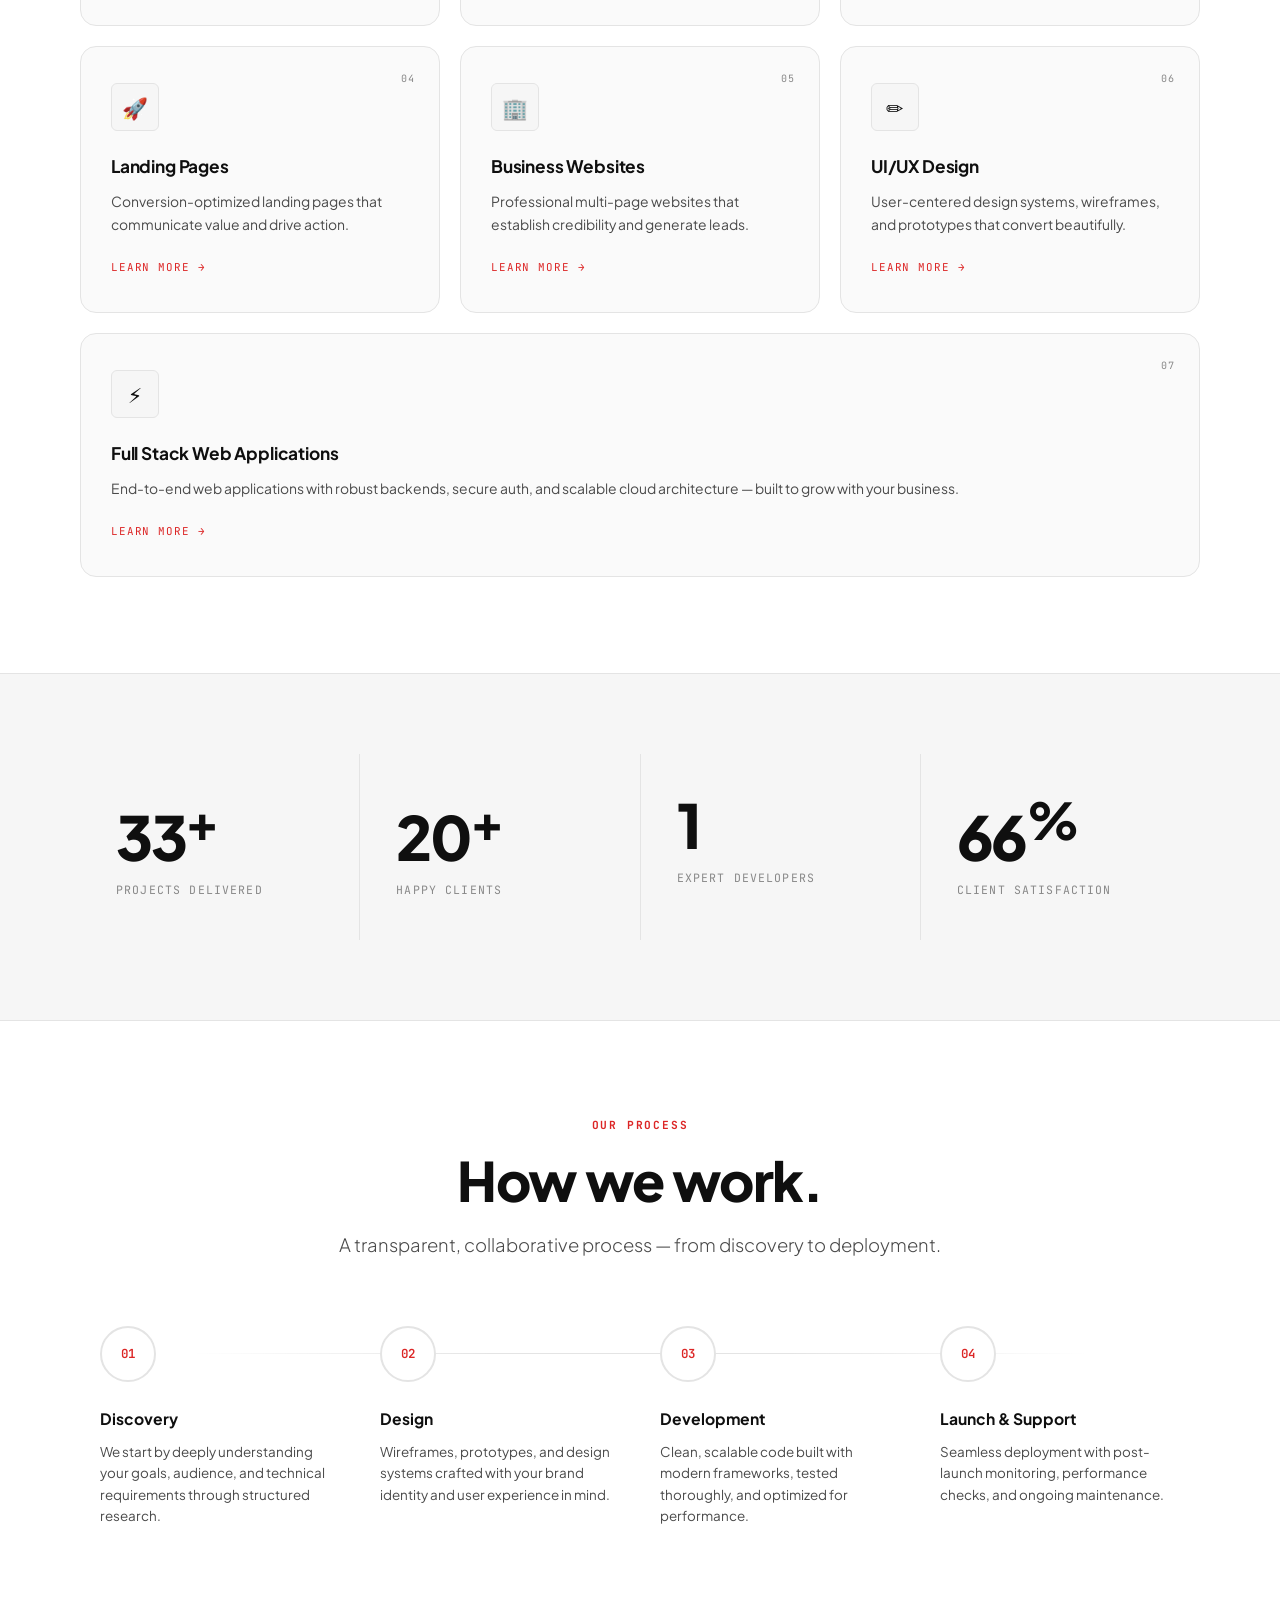
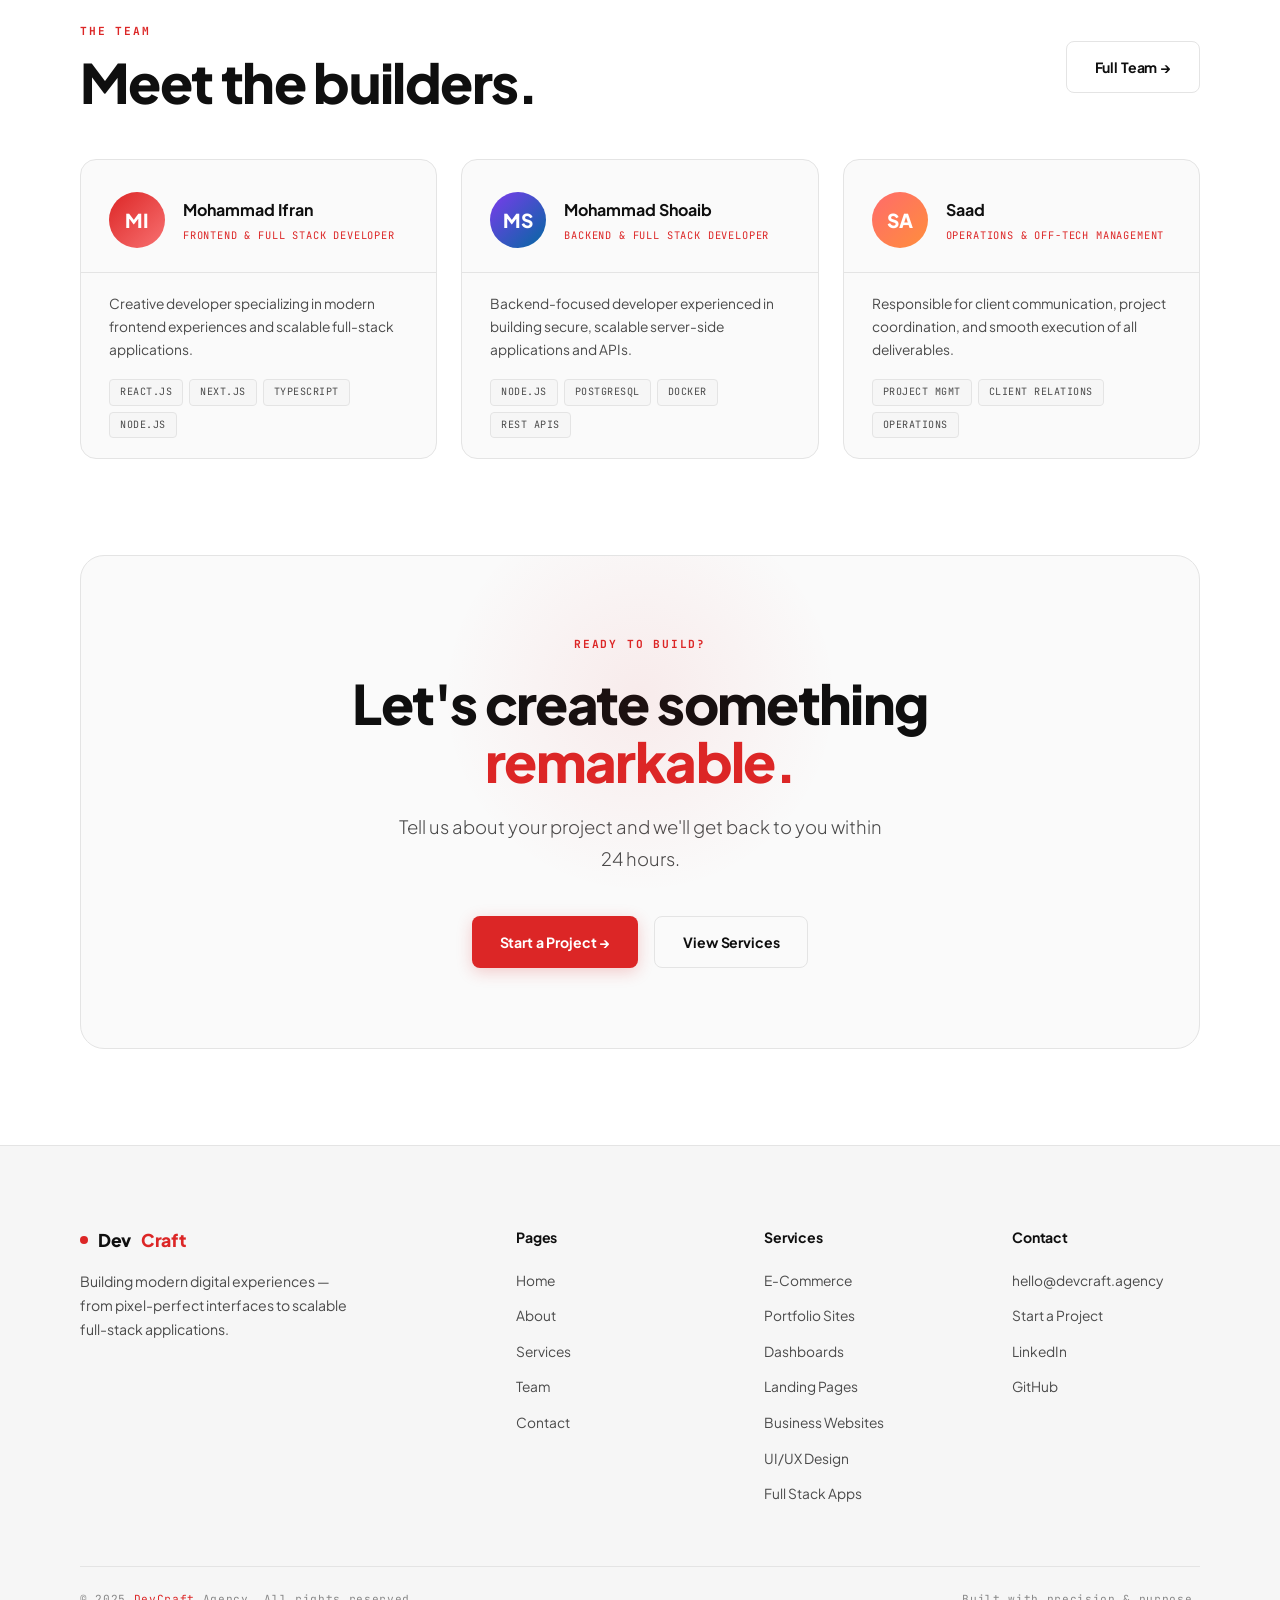
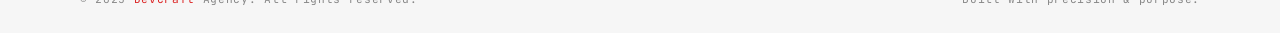
==== commit 69c8cd5f: "Update index.html" ====
--- a/index.html
+++ b/index.html
@@ -29,6 +29,9 @@
 <link rel="stylesheet" href="footer.css" />
 <link rel="stylesheet" href="hero.css" />
 <link rel="stylesheet" href="sections.css" />
+  <link rel="stylesheet" href="base.css" />
+<link rel="stylesheet" href="animations.css" />
+<link rel="stylesheet" href="components.css" />
 </head>
 <body>
   <div id="nav-placeholder"></div>
--- a/base.css
+++ b/base.css
@@ -0,0 +1,214 @@
+/* ============================================================
+   DEVCRAFT AGENCY — BASE
+   Variables · Reset · Typography · Layout Utilities
+   Theme: Red & White Light Mode · Coding Aesthetic
+   ============================================================ */
+
+@import url('https://fonts.googleapis.com/css2?family=Plus+Jakarta+Sans:wght@400;500;600;700;800&family=JetBrains+Mono:wght@400;500;700&display=swap');
+
+/* ── CSS Variables ── */
+:root {
+  /* Backgrounds */
+  --bg:       #FFFFFF;
+  --bg2:      #F6F6F6;
+  --bg3:      #EEEEEE;
+  --surface:  #FAFAFA;
+
+  /* Borders */
+  --border:   #E4E4E4;
+  --border2:  rgba(220, 38, 38, 0.40);
+
+  /* Text */
+  --text:     #0F0F0F;
+  --text2:    #4A4A4A;
+  --text3:    #888888;
+  --white:    #0F0F0F; /* repurposed: "strong text" in light theme */
+
+  /* Accent — Red */
+  --red:      #DC2626;
+  --red-soft: #FEF2F2;
+  --acid:     #DC2626; /* alias kept for compatibility */
+
+  /* Secondary accents */
+  --cyan:     #0369A1;
+  --violet:   #7C3AED;
+
+  /* Typography */
+  --font-display: 'Plus Jakarta Sans', system-ui, sans-serif;
+  --font-mono:    'JetBrains Mono', 'Fira Code', monospace;
+
+  /* Border radii */
+  --r-sm:  6px;
+  --r-md:  10px;
+  --r-lg:  16px;
+  --r-xl:  24px;
+  --r-2xl: 32px;
+
+  /* Easing */
+  --ease-out-expo: cubic-bezier(0.19, 1, 0.22, 1);
+}
+
+/* ── Reset ── */
+*, *::before, *::after { box-sizing: border-box; margin: 0; padding: 0; }
+html { scroll-behavior: smooth; }
+body {
+  font-family: var(--font-display);
+  font-size: 1rem;
+  line-height: 1.6;
+  color: var(--text);
+  background: var(--bg);
+  -webkit-font-smoothing: antialiased;
+  overflow-x: hidden;
+}
+a { text-decoration: none; color: inherit; }
+img, svg { display: block; max-width: 100%; }
+ul { list-style: none; }
+sup { vertical-align: super; }
+
+/* ── Layout ── */
+.container {
+  max-width: 1200px;
+  margin: 0 auto;
+  padding: 0 40px;
+}
+.page-wrap { min-height: 100vh; }
+
+.section { padding: 96px 0; }
+.section-no-top { padding-top: 0; }
+
+.section-header { margin-bottom: 64px; }
+.section-header.centered { text-align: center; }
+.flex-between {
+  display: flex;
+  align-items: center;
+  justify-content: space-between;
+}
+.grid-2 {
+  display: grid;
+  grid-template-columns: 1fr 1fr;
+  gap: 80px;
+  align-items: start;
+}
+
+.divider {
+  height: 1px;
+  background: var(--border);
+  margin: 0 40px;
+}
+
+/* ── Page Hero ── */
+.page-hero {
+  padding: 140px 0 80px;
+  position: relative;
+  border-bottom: 1px solid var(--border);
+  background:
+    linear-gradient(180deg, rgba(220,38,38,0.03) 0%, transparent 100%);
+}
+.page-hero-short { padding-bottom: 60px; }
+
+/* ── Breadcrumb ── */
+.breadcrumb {
+  display: flex;
+  align-items: center;
+  gap: 8px;
+  font-family: var(--font-mono);
+  font-size: 0.72rem;
+  letter-spacing: 0.1em;
+  text-transform: uppercase;
+  color: var(--text3);
+  margin-bottom: 28px;
+}
+.breadcrumb a { color: var(--text3); transition: color 0.2s; }
+.breadcrumb a:hover { color: var(--red); }
+.breadcrumb-sep { color: var(--border2); }
+
+/* ── Typography ── */
+.display-1 {
+  font-family: var(--font-display);
+  font-size: clamp(3rem, 7vw, 5.5rem);
+  font-weight: 800;
+  line-height: 1.0;
+  letter-spacing: -0.04em;
+  color: var(--text);
+}
+.display-2 {
+  font-family: var(--font-display);
+  font-size: clamp(2rem, 4.5vw, 3.4rem);
+  font-weight: 800;
+  line-height: 1.08;
+  letter-spacing: -0.03em;
+  color: var(--text);
+  margin-bottom: 20px;
+}
+.display-3 {
+  font-family: var(--font-display);
+  font-size: clamp(1.5rem, 3vw, 2.2rem);
+  font-weight: 800;
+  line-height: 1.15;
+  letter-spacing: -0.025em;
+  color: var(--text);
+  margin-bottom: 16px;
+}
+.lead {
+  font-size: clamp(1rem, 1.5vw, 1.15rem);
+  color: var(--text2);
+  line-height: 1.75;
+}
+.lead-constrained { max-width: 540px; margin-top: 20px; }
+.lead-hero         { max-width: 560px; margin-top: 20px; }
+.lead-cta {
+  max-width: 440px;
+  margin: 0 auto 36px;
+}
+.accent { color: var(--red); }
+
+/* ── Mono Label ── */
+.mono-label {
+  font-family: var(--font-mono);
+  font-size: 0.70rem;
+  letter-spacing: 0.16em;
+  text-transform: uppercase;
+  color: var(--red);
+  margin-bottom: 16px;
+  display: block;
+}
+
+/* ── Stat ── */
+.stat-number {
+  font-family: var(--font-display);
+  font-size: clamp(2.5rem, 5vw, 3.8rem);
+  font-weight: 800;
+  color: var(--text);
+  letter-spacing: -0.04em;
+  line-height: 1;
+}
+.stat-number-lg { font-size: 2.2rem; }
+.stat-label {
+  font-family: var(--font-mono);
+  font-size: 0.72rem;
+  letter-spacing: 0.1em;
+  text-transform: uppercase;
+  color: var(--text3);
+  margin-top: 6px;
+}
+.stat-sup {
+  font-size: 0.5em;
+  font-weight: 400;
+  color: var(--red);
+  vertical-align: baseline;
+}
+
+/* ── Misc Utility ── */
+.d-contents { display: contents; }
+.mt-xl { margin-top: 36px; }
+.mb-xl { margin-bottom: 36px; }
+.icon-xl { font-size: 2.2rem; }
+
+/* ── Responsive ── */
+@media (max-width: 768px) {
+  .container { padding: 0 20px; }
+  .section   { padding: 60px 0; }
+  .divider   { margin: 0 20px; }
+  .grid-2    { grid-template-columns: 1fr; gap: 40px; }
+  .display-1 { font-size: 2.6rem; }
+}
--- a/animations.css
+++ b/animations.css
@@ -0,0 +1,76 @@
+/* ============================================================
+   DEVCRAFT AGENCY — ANIMATIONS
+   Keyframes · Reveal · Fade · Pulse · Scroll · Typing
+   ============================================================ */
+
+/* ── Scroll Reveal ── */
+.reveal {
+  opacity: 0;
+  transform: translateY(28px);
+  transition: opacity 0.65s var(--ease-out-expo), transform 0.65s var(--ease-out-expo);
+}
+.reveal.visible {
+  opacity: 1;
+  transform: translateY(0);
+}
+
+/* ── Fade Up ── */
+.anim-fade-up {
+  opacity: 0;
+  transform: translateY(24px);
+  animation: fadeUp 0.7s var(--ease-out-expo) forwards;
+}
+.anim-fade-in {
+  opacity: 0;
+  animation: fadeIn 0.7s ease forwards;
+}
+
+/* ── Delay utilities ── */
+.delay-1 { animation-delay: 0.12s; transition-delay: 0.10s; }
+.delay-2 { animation-delay: 0.24s; transition-delay: 0.20s; }
+.delay-3 { animation-delay: 0.36s; transition-delay: 0.30s; }
+.delay-4 { animation-delay: 0.48s; transition-delay: 0.40s; }
+
+/* ── Keyframes ── */
+@keyframes fadeUp {
+  to { opacity: 1; transform: translateY(0); }
+}
+@keyframes fadeIn {
+  to { opacity: 1; }
+}
+@keyframes marquee {
+  from { transform: translateX(0); }
+  to   { transform: translateX(-50%); }
+}
+@keyframes scrollLine {
+  0%, 100% { opacity: 1; transform: scaleY(1) translateY(0); }
+  50%       { opacity: 0.3; transform: scaleY(0.5) translateY(10px); }
+}
+@keyframes pulseDot {
+  0%, 100% { transform: scale(1); opacity: 1; }
+  50%       { transform: scale(1.5); opacity: 0.6; }
+}
+@keyframes orbFloat {
+  0%, 100% { transform: translateY(0px); }
+  50%       { transform: translateY(-24px); }
+}
+@keyframes borderPulse {
+  0%, 100% { box-shadow: 0 0 0 0 rgba(220,38,38,0.18); }
+  50%       { box-shadow: 0 0 0 8px rgba(220,38,38,0); }
+}
+@keyframes shimmer {
+  0%   { background-position: -400px 0; }
+  100% { background-position: 400px 0; }
+}
+@keyframes typingCursor {
+  0%, 100% { opacity: 1; }
+  50%       { opacity: 0; }
+}
+@keyframes slideInRight {
+  from { opacity: 0; transform: translateX(30px); }
+  to   { opacity: 1; transform: translateX(0); }
+}
+@keyframes countUp {
+  from { opacity: 0; }
+  to   { opacity: 1; }
+}
--- a/components.css
+++ b/components.css
@@ -0,0 +1,224 @@
+/* ============================================================
+   DEVCRAFT AGENCY — COMPONENTS
+   Buttons · Tags · Badges · Cards · Pills · Skill Bars
+   ============================================================ */
+
+/* ── Buttons ── */
+.btn {
+  display: inline-flex;
+  align-items: center;
+  gap: 8px;
+  font-family: var(--font-display);
+  font-size: 0.88rem;
+  font-weight: 700;
+  letter-spacing: -0.01em;
+  padding: 14px 28px;
+  border-radius: 8px;
+  border: none;
+  cursor: pointer;
+  transition: all 0.22s var(--ease-out-expo);
+  text-decoration: none;
+}
+.btn-primary {
+  background: var(--red);
+  color: #fff;
+  box-shadow: 0 4px 16px rgba(220,38,38,0.22);
+}
+.btn-primary:hover {
+  background: #b91c1c;
+  transform: translateY(-2px);
+  box-shadow: 0 8px 28px rgba(220,38,38,0.32);
+}
+.btn-outline {
+  background: transparent;
+  color: var(--text);
+  border: 1.5px solid var(--border);
+}
+.btn-outline:hover {
+  border-color: var(--red);
+  color: var(--red);
+  transform: translateY(-2px);
+  box-shadow: 0 4px 16px rgba(220,38,38,0.10);
+}
+.btn-no-shrink { flex-shrink: 0; }
+.btn-full {
+  width: 100%;
+  justify-content: center;
+}
+
+/* ── Tags ── */
+.tag {
+  font-family: var(--font-mono);
+  font-size: 0.65rem;
+  letter-spacing: 0.07em;
+  text-transform: uppercase;
+  color: var(--red);
+  background: var(--red-soft);
+  border: 1px solid rgba(220,38,38,0.18);
+  padding: 4px 10px;
+  border-radius: var(--r-sm);
+  white-space: nowrap;
+  transition: background 0.2s, border-color 0.2s;
+}
+.tag:hover {
+  background: rgba(220,38,38,0.14);
+  border-color: rgba(220,38,38,0.35);
+}
+.tag-list {
+  display: flex;
+  flex-wrap: wrap;
+  gap: 8px;
+}
+
+/* ── Badges ── */
+.badge {
+  display: inline-flex;
+  align-items: center;
+  gap: 6px;
+  font-family: var(--font-mono);
+  font-size: 0.68rem;
+  letter-spacing: 0.05em;
+  color: var(--text2);
+  background: var(--bg2);
+  border: 1px solid var(--border);
+  padding: 8px 14px;
+  border-radius: var(--r-sm);
+  transition: border-color 0.2s, color 0.2s;
+}
+.badge:hover { border-color: var(--red); color: var(--red); }
+.badge-dot {
+  width: 6px; height: 6px;
+  border-radius: 50%;
+  background: var(--red);
+  flex-shrink: 0;
+  animation: pulseDot 1.8s ease-in-out infinite;
+}
+
+/* ── Skill Pills ── */
+.skill-pill {
+  font-family: var(--font-mono);
+  font-size: 0.63rem;
+  letter-spacing: 0.05em;
+  text-transform: uppercase;
+  color: var(--text2);
+  background: var(--bg2);
+  border: 1px solid var(--border);
+  padding: 4px 10px;
+  border-radius: 4px;
+  transition: border-color 0.2s, color 0.2s;
+}
+.skill-pill:hover { border-color: var(--red); color: var(--red); }
+
+/* ── Role Pills ── */
+.role-pill {
+  font-family: var(--font-mono);
+  font-size: 0.63rem;
+  letter-spacing: 0.07em;
+  text-transform: uppercase;
+  color: #fff;
+  background: var(--red);
+  padding: 4px 12px;
+  border-radius: 100px;
+  font-weight: 600;
+}
+.role-pill.secondary {
+  background: transparent;
+  color: var(--text2);
+  border: 1px solid var(--border);
+}
+.role-pill-violet { background: var(--violet); }
+.role-pill-warm   { background: #E05252; }
+
+/* ── Cards ── */
+.card {
+  background: var(--surface);
+  border: 1px solid var(--border);
+  border-radius: var(--r-xl);
+  padding: 40px;
+  transition: border-color 0.3s, box-shadow 0.3s;
+}
+.card:hover {
+  border-color: var(--border2);
+  box-shadow: 0 8px 32px rgba(220,38,38,0.06);
+}
+.card-centered {
+  text-align: center;
+  padding: 72px 48px;
+}
+.card-cta-row {
+  display: flex;
+  align-items: center;
+  justify-content: space-between;
+  gap: 40px;
+  flex-wrap: wrap;
+  padding: 48px 56px;
+}
+
+/* ── Skill Bars ── */
+.skill-bar-wrap { padding: 10px 0; }
+.skill-bar-header {
+  display: flex;
+  justify-content: space-between;
+  margin-bottom: 8px;
+}
+.skill-bar-label {
+  font-family: var(--font-mono);
+  font-size: 0.75rem;
+  color: var(--text2);
+}
+.skill-bar-pct {
+  font-family: var(--font-mono);
+  font-size: 0.72rem;
+  color: var(--red);
+  font-weight: 600;
+}
+.skill-bar-track {
+  height: 5px;
+  background: var(--bg3);
+  border-radius: 100px;
+  overflow: hidden;
+}
+.skill-bar-fill {
+  height: 100%;
+  width: 0;
+  background: linear-gradient(90deg, var(--red), #f87171);
+  border-radius: 100px;
+  transition: width 1.2s var(--ease-out-expo);
+}
+
+/* ── CTA Banner ── */
+.cta-banner {
+  background: var(--surface);
+  border: 1px solid var(--border);
+  border-radius: var(--r-xl);
+  padding: 80px;
+  text-align: center;
+  position: relative;
+  overflow: hidden;
+}
+.cta-banner::before {
+  content: '';
+  position: absolute;
+  top: -60px; left: 50%;
+  transform: translateX(-50%);
+  width: 400px; height: 400px;
+  background: radial-gradient(circle, rgba(220,38,38,0.07), transparent 70%);
+  pointer-events: none;
+}
+.cta-banner h2  { margin-bottom: 20px; }
+.cta-banner p   { margin-bottom: 40px; }
+.cta-actions    { display: flex; justify-content: center; gap: 16px; flex-wrap: wrap; }
+
+/* ── Btn Group Center ── */
+.btn-group-center {
+  display: flex;
+  justify-content: center;
+  gap: 16px;
+  flex-wrap: wrap;
+}
+
+@media (max-width: 768px) {
+  .cta-banner { padding: 48px 24px; }
+  .card-cta-row { padding: 36px 28px; flex-direction: column; align-items: flex-start; }
+  .card-centered { padding: 48px 24px; }
+}
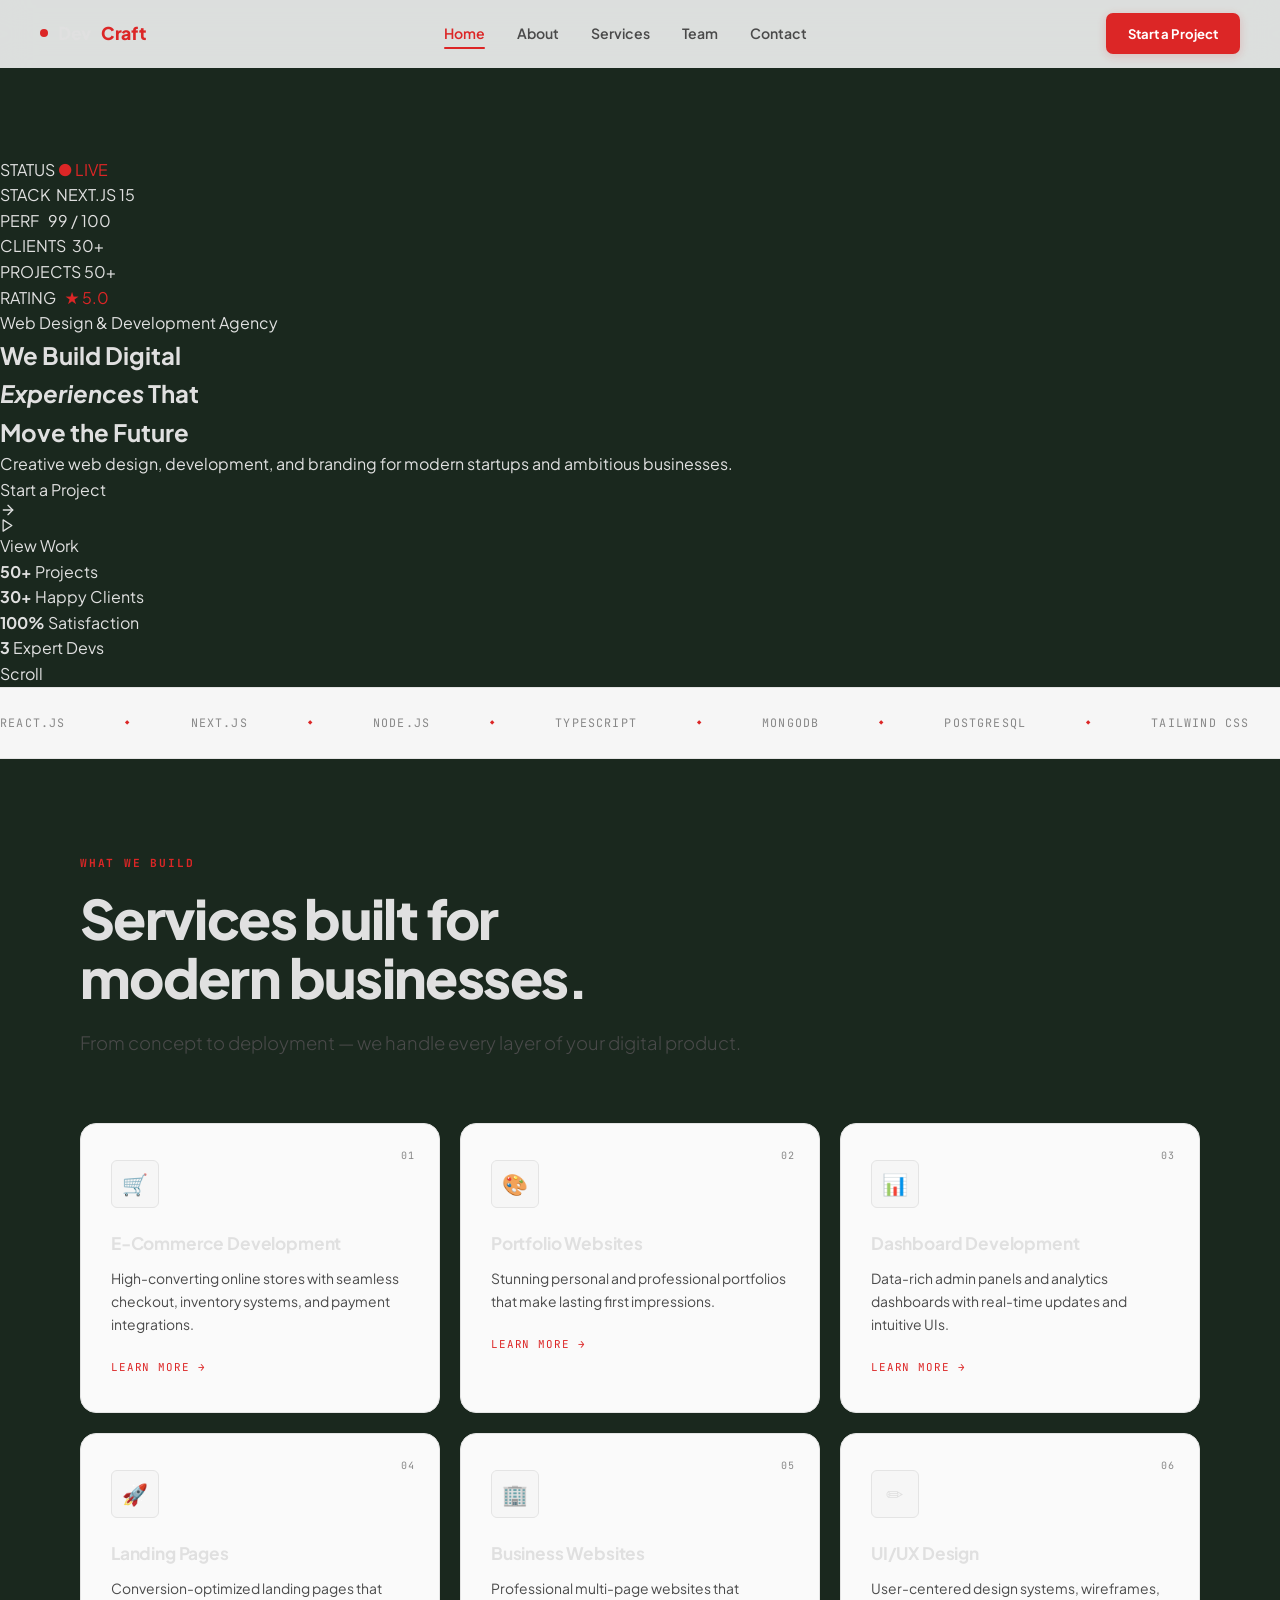
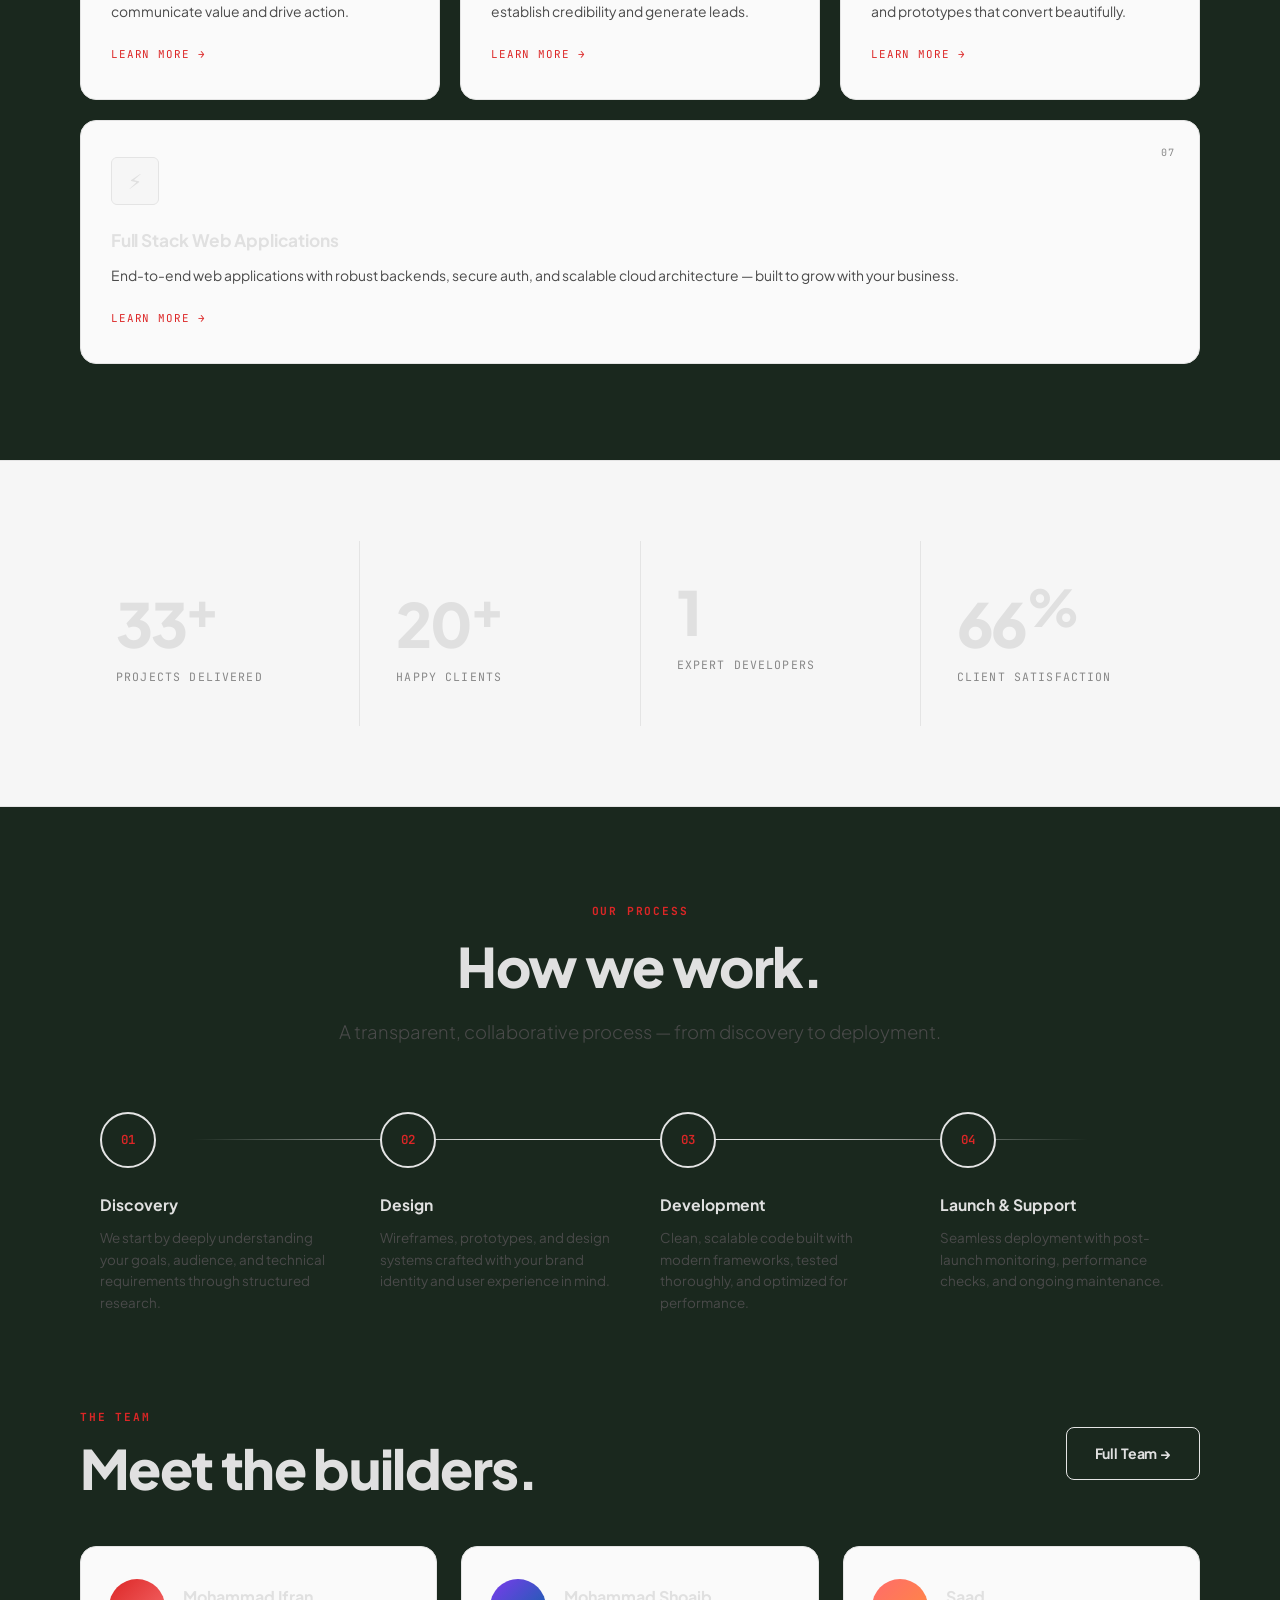
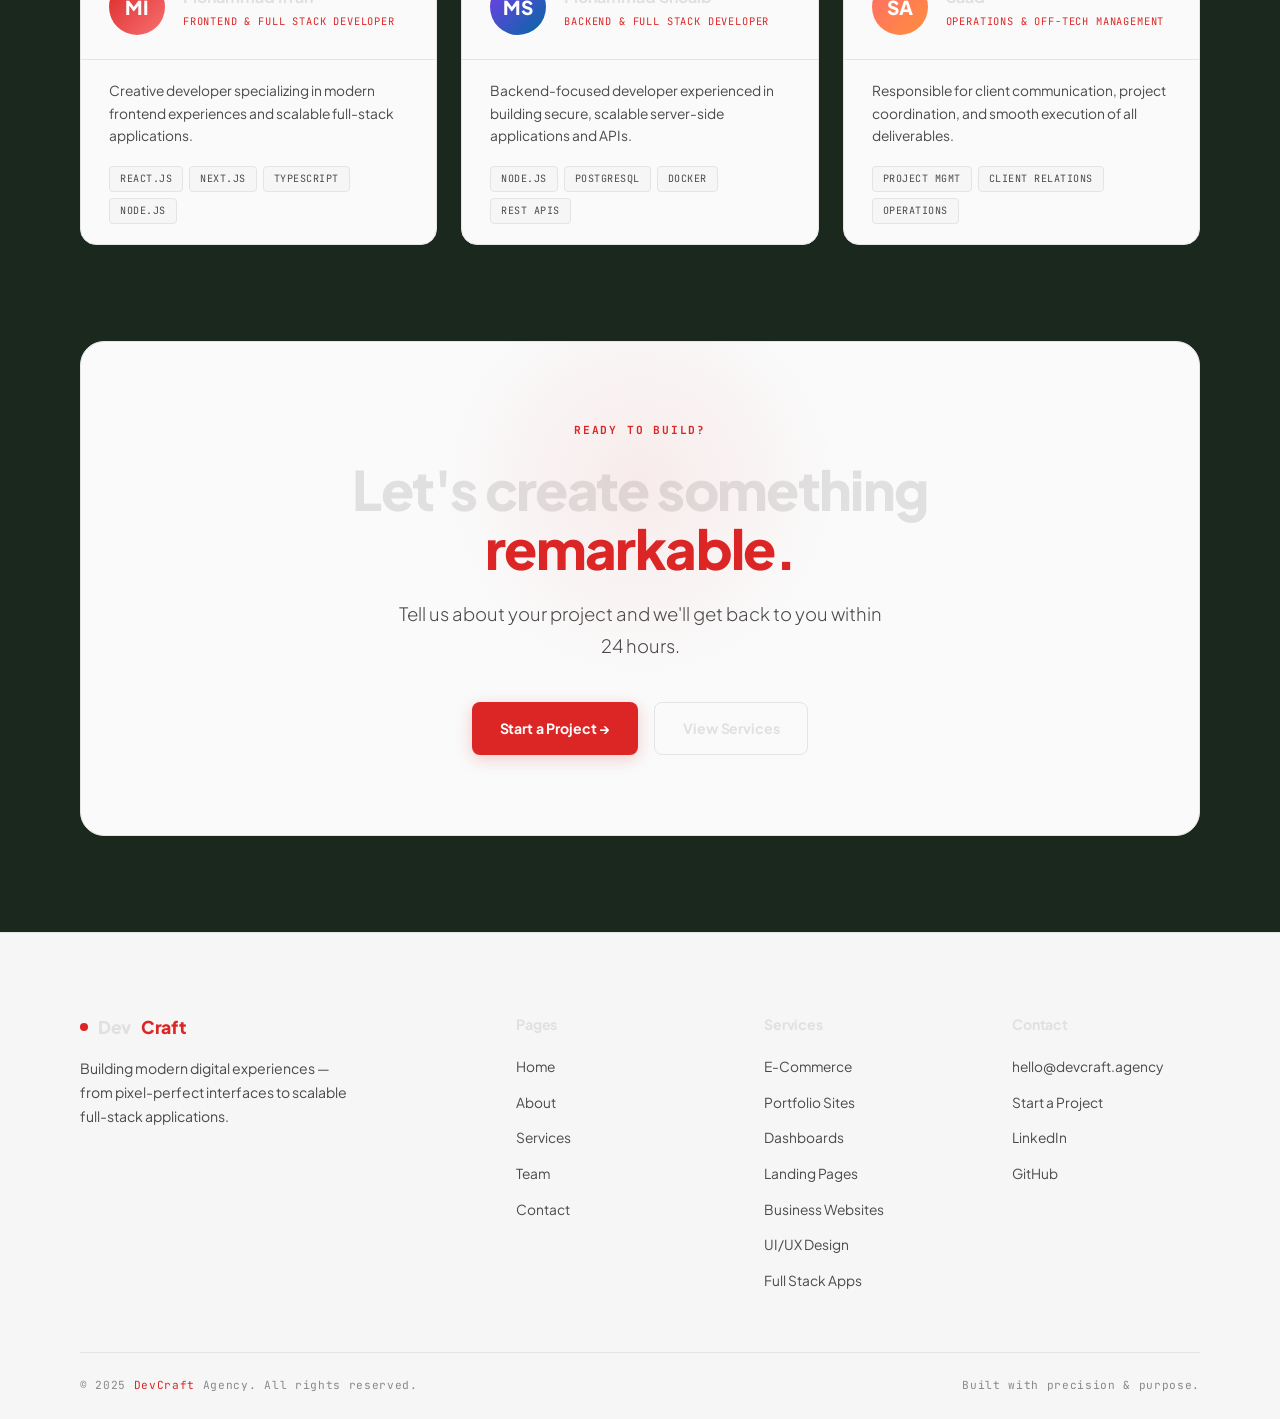
==== commit b6313f87: "Update index.html" ====
--- a/index.html
+++ b/index.html
@@ -6,67 +6,147 @@
   <script type="text/javascript">
     (function (l) {
       if (l.search[1] === "/") {
-        var decoded = l.search
-          .slice(1)
-          .split("&")
-          .map(function (s) {
-            return s.replace(/~and~/g, "&");
-          })
-          .join("?");
-        window.history.replaceState(
-          null,
-          null,
-          l.pathname.slice(0, -1) + decoded + l.hash
-        );
+        var decoded = l.search.slice(1).split("&").map(function (s) {
+          return s.replace(/~and~/g, "&");
+        }).join("?");
+        window.history.replaceState(null, null, l.pathname.slice(0, -1) + decoded + l.hash);
       }
     })(window.location);
   </script>
   <title>DevCraft — Modern Web Design &amp; Development Agency</title>
   <meta name="description" content="We build modern websites, dashboards, and digital experiences that perform." />
-<link rel="stylesheet" href="style.css" />
-<link rel="stylesheet" href="nav.css" />
-<link rel="stylesheet" href="pages.css" />
-<link rel="stylesheet" href="footer.css" />
-<link rel="stylesheet" href="hero.css" />
-<link rel="stylesheet" href="sections.css" />
+  <link rel="stylesheet" href="style.css" />
+  <link rel="stylesheet" href="nav.css" />
+  <link rel="stylesheet" href="pages.css" />
+  <link rel="stylesheet" href="footer.css" />
+  <link rel="stylesheet" href="hero.css" />
+  <link rel="stylesheet" href="sections.css" />
   <link rel="stylesheet" href="base.css" />
-<link rel="stylesheet" href="animations.css" />
-<link rel="stylesheet" href="components.css" />
+  <link rel="stylesheet" href="animations.css" />
+  <link rel="stylesheet" href="components.css" />
+  <link rel="stylesheet" href="hero-video.css" />
 </head>
-<body>
+<body class="hero-page">
+
+  <!-- Cursor glow -->
+  <div class="cursor-glow" aria-hidden="true"></div>
+
   <div id="nav-placeholder"></div>
 
-  <main class="page-wrap">
-
-    <!-- ══ HERO ══ -->
-    <section class="hero">
-      <div class="hero-bg">
-        <div class="hero-grid-bg"></div>
-        <div class="hero-orb hero-orb-1"></div>
-        <div class="hero-orb hero-orb-2"></div>
-      </div>
-      <div class="container">
-        <div class="hero-content">
-          <div class="hero-eyebrow anim-fade-up">
-            <div class="hero-eyebrow-dot"></div>
-            Web Design &amp; Development Agency
-          </div>
-          <h1 class="display-1 anim-fade-up delay-1">
-            We craft<br><em>digital</em><br>experiences.
-          </h1>
-          <p class="lead hero-desc anim-fade-up delay-2">
-            From pixel-perfect interfaces to scalable full-stack applications — DevCraft builds modern websites, dashboards, and digital products that perform and impress.
-          </p>
-          <div class="hero-actions anim-fade-up delay-3">
-            <a href="contact.html" class="btn btn-primary">Start a Project →</a>
-            <a href="services.html" class="btn btn-outline">Explore Services</a>
-          </div>
-        </div>
-      </div>
-      <div class="hero-scroll">
-        <div class="hero-scroll-line"></div>
-        Scroll
-      </div>
+  <main class="page-wrap" style="padding-top:0">
+
+    <!-- ══ CINEMATIC HERO ══ -->
+    <section class="hero-cinematic" aria-label="Hero">
+
+      <!-- ░░ Video Background ░░ -->
+      <div class="hero-video-wrap" aria-hidden="true">
+        <video
+          id="heroBgVideo"
+          class="hero-bg-video"
+          autoplay
+          loop
+          muted
+          playsinline
+          preload="auto"
+          aria-hidden="true"
+        >
+          <source src="hero-globe.mp4" type="video/mp4" />
+        </video>
+      </div>
+
+      <!-- ░░ Overlays ░░ -->
+      <div class="hero-overlay" aria-hidden="true"></div>
+      <div class="hero-glow-accent" aria-hidden="true"></div>
+
+      <!-- ░░ Particles ░░ -->
+      <div class="hero-particles" aria-hidden="true"></div>
+
+      <!-- ░░ Decorative corner glass panels ░░ -->
+      <div class="hero-deco-panel hero-deco-tl" aria-hidden="true">
+        <div class="glass-panel">
+          <div class="glass-panel-inner">
+            STATUS <span class="val accent">● LIVE</span><br>
+            STACK &nbsp;<span class="val">NEXT.JS 15</span><br>
+            PERF &nbsp;&nbsp;<span class="val">99 / 100</span>
+          </div>
+        </div>
+      </div>
+      <div class="hero-deco-panel hero-deco-tr" aria-hidden="true">
+        <div class="glass-panel">
+          <div class="glass-panel-inner">
+            CLIENTS &nbsp;<span class="val">30+</span><br>
+            PROJECTS <span class="val">50+</span><br>
+            RATING &nbsp;&nbsp;<span class="val accent">★ 5.0</span>
+          </div>
+        </div>
+      </div>
+
+      <!-- ░░ Content ░░ -->
+      <div class="hero-cinematic-content">
+
+        <div class="hero-eyebrow-glass">
+          <span class="hero-eyebrow-dot-live"></span>
+          Web Design &amp; Development Agency
+        </div>
+
+        <h1 class="hero-headline">
+          We Build Digital<br>
+          <em>Experiences</em> That<br>
+          Move the Future
+        </h1>
+
+        <p class="hero-subheadline">
+          Creative web design, development, and branding for modern startups
+          and ambitious businesses.
+        </p>
+
+        <div class="hero-cta-row">
+          <a href="contact.html" class="btn-hero-primary">
+            Start a Project
+            <svg width="16" height="16" viewBox="0 0 24 24" fill="none" stroke="currentColor" stroke-width="2" stroke-linecap="round" stroke-linejoin="round" aria-hidden="true"><path d="M5 12h14"/><path d="m12 5 7 7-7 7"/></svg>
+          </a>
+          <a href="services.html" class="btn-hero-ghost">
+            <svg width="15" height="15" viewBox="0 0 24 24" fill="none" stroke="currentColor" stroke-width="2" stroke-linecap="round" stroke-linejoin="round" aria-hidden="true"><polygon points="5 3 19 12 5 21 5 3"/></svg>
+            View Work
+          </a>
+        </div>
+
+        <div class="hero-stats-row">
+          <div class="hero-stat-pill">
+            <strong>50+</strong>
+            <span class="stat-sep"></span>
+            Projects
+          </div>
+          <div class="hero-stat-pill">
+            <strong>30+</strong>
+            <span class="stat-sep"></span>
+            Happy Clients
+          </div>
+          <div class="hero-stat-pill">
+            <strong>100%</strong>
+            <span class="stat-sep"></span>
+            Satisfaction
+          </div>
+          <div class="hero-stat-pill">
+            <strong>3</strong>
+            <span class="stat-sep"></span>
+            Expert Devs
+          </div>
+        </div>
+
+      </div>
+
+      <!-- ░░ Scroll cue ░░ -->
+      <div class="hero-scroll-cue" aria-hidden="true">
+        <div class="scroll-mouse">
+          <div class="scroll-mouse-dot"></div>
+        </div>
+        <span>Scroll</span>
+      </div>
+
+      <!-- ░░ Bottom blur fade ░░ -->
+      <div class="hero-bottom-blur" aria-hidden="true"></div>
+
     </section>
 
     <!-- ══ MARQUEE ══ -->
@@ -84,7 +164,6 @@
         <div class="marquee-item">REST APIs</div>
         <div class="marquee-item">UI/UX Design</div>
         <div class="marquee-item">Full Stack</div>
-        <!-- duplicate for seamless    loop -->
         <div class="marquee-item">React.js</div>
         <div class="marquee-item">Next.js</div>
         <div class="marquee-item">Node.js</div>
@@ -310,5 +389,6 @@
 
   <script src="components.js"></script>
   <script src="nav.js"></script>
+  <script src="hero-video.js"></script>
 </body>
 </html>
--- a/base.css
+++ b/base.css
@@ -9,7 +9,7 @@
 /* ── CSS Variables ── */
 :root {
   /* Backgrounds */
-  --bg:       #FFFFFF;
+  --bg:       #1a281E;
   --bg2:      #F6F6F6;
   --bg3:      #EEEEEE;
   --surface:  #FAFAFA;
@@ -19,7 +19,7 @@
   --border2:  rgba(220, 38, 38, 0.40);
 
   /* Text */
-  --text:     #0F0F0F;
+  --text:     #e0e0e0;
   --text2:    #4A4A4A;
   --text3:    #888888;
   --white:    #0F0F0F; /* repurposed: "strong text" in light theme */
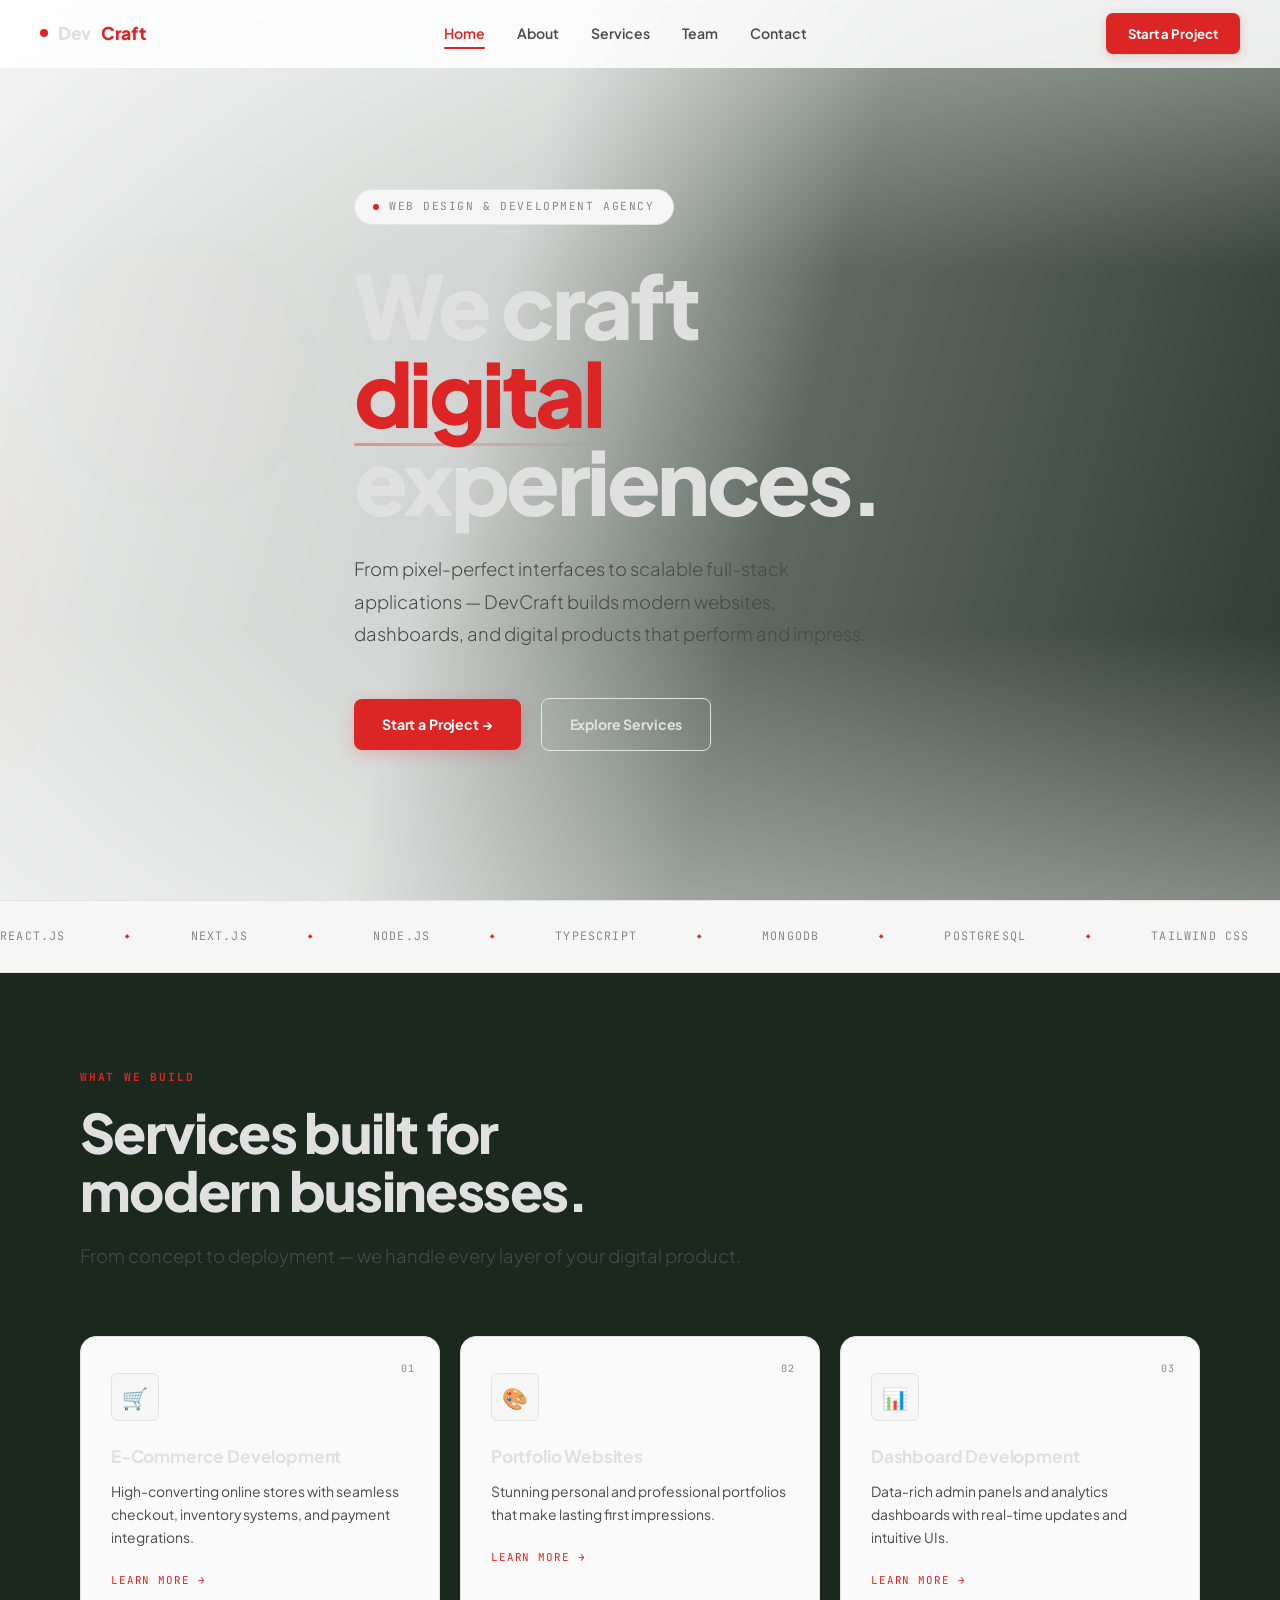
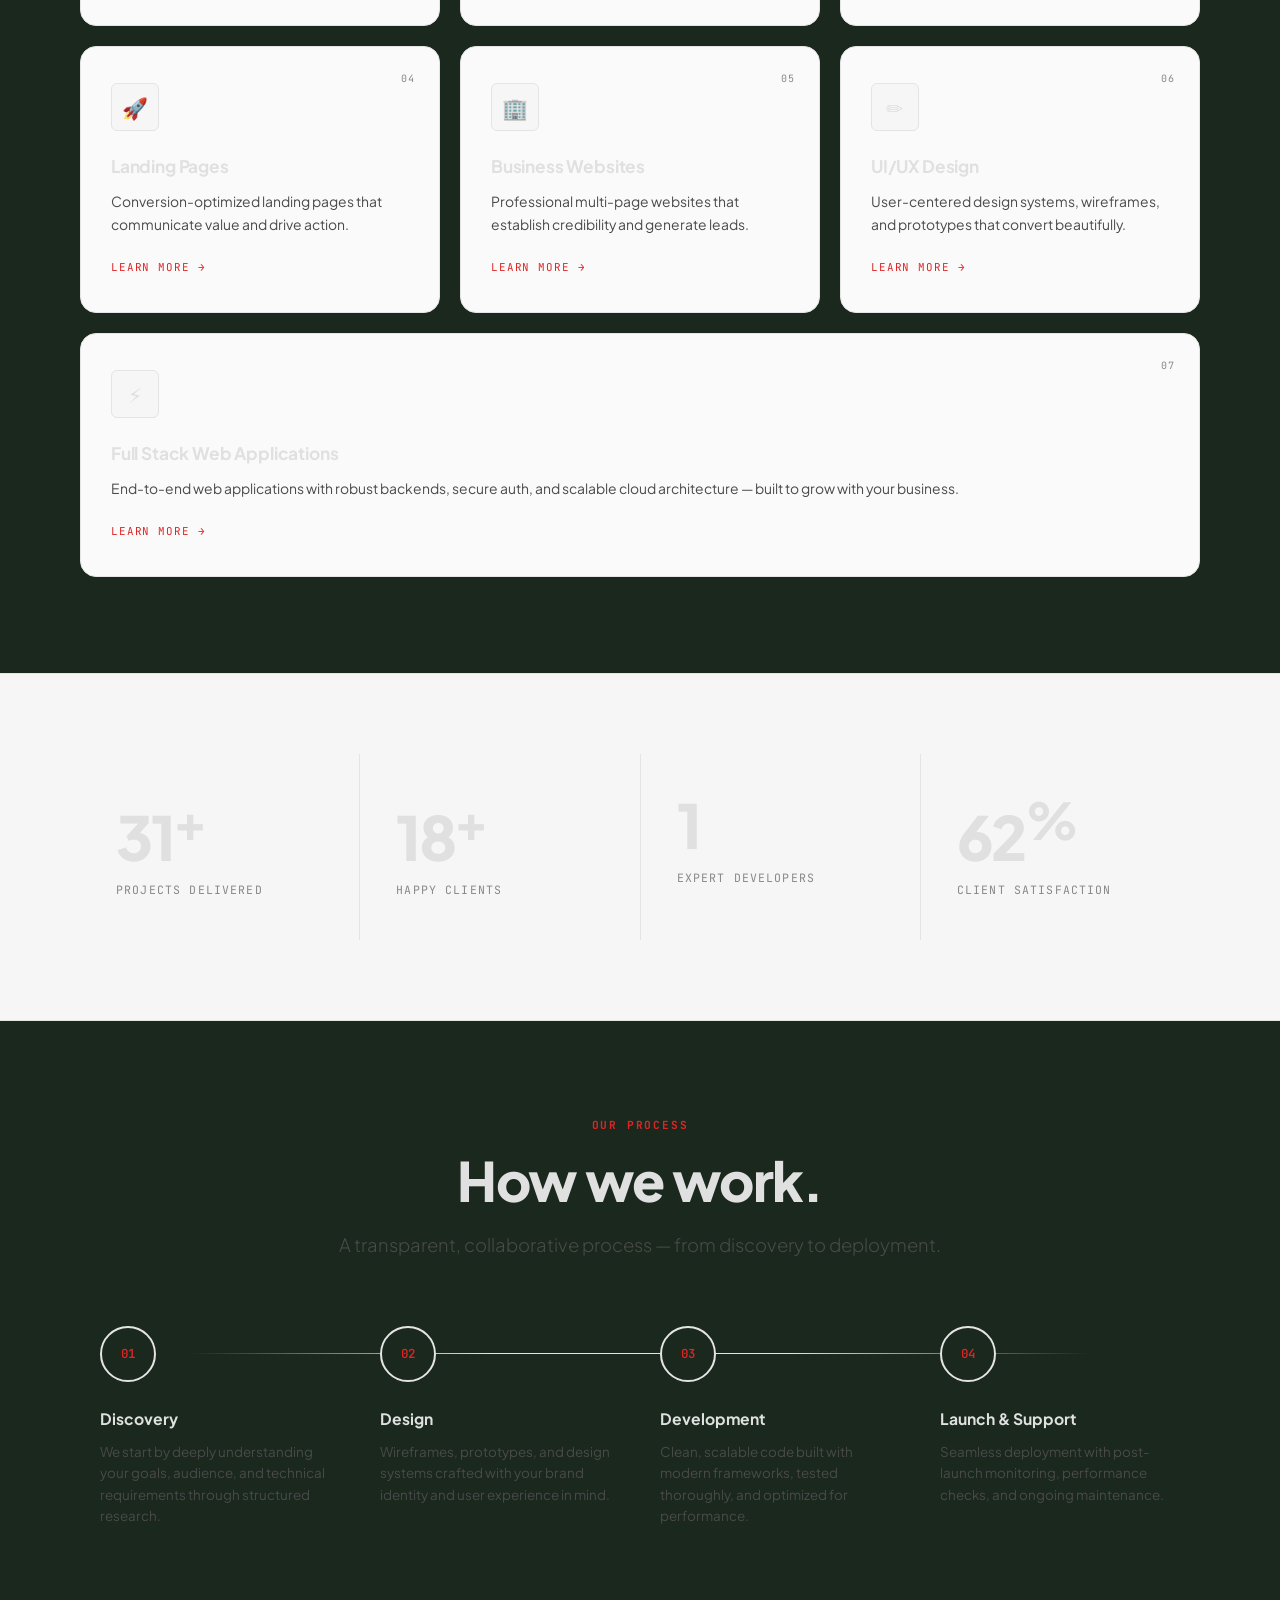
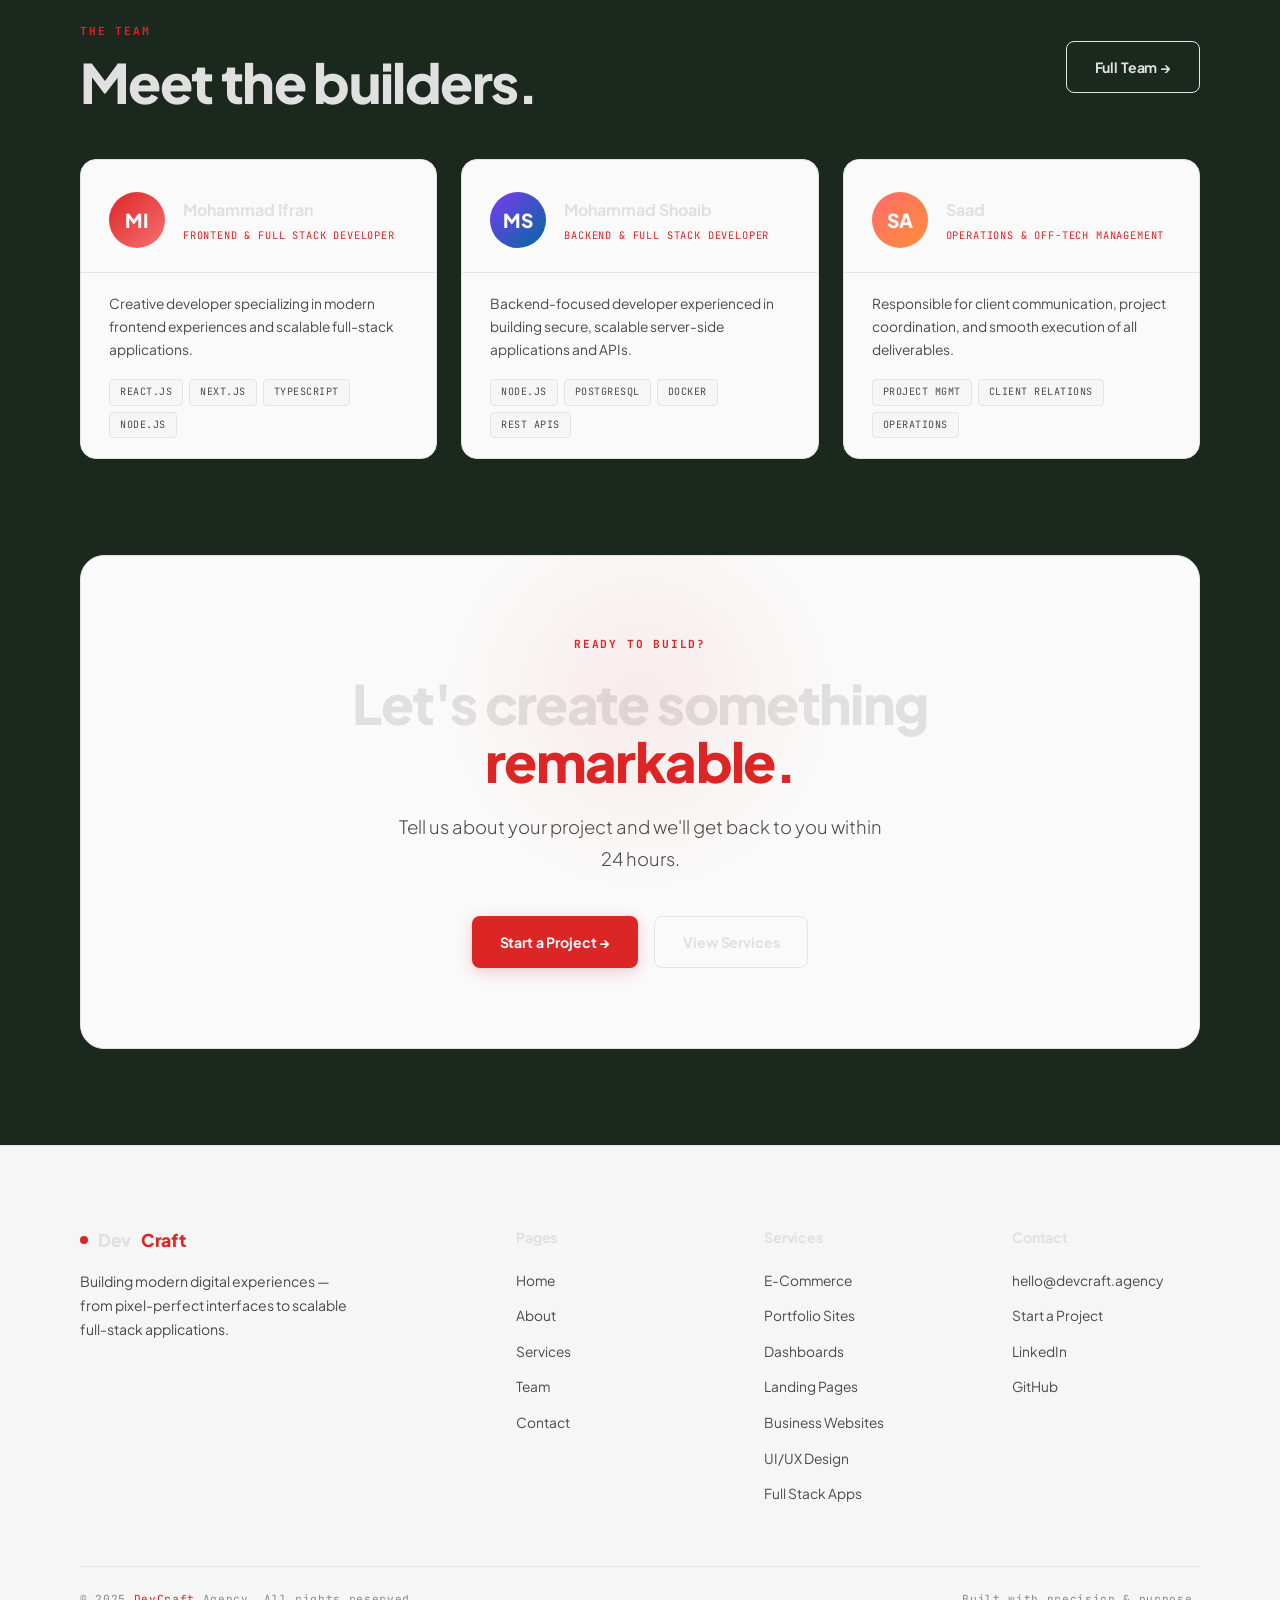
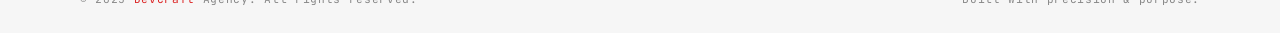
==== commit a9079bd6: "Update index.html" ====
--- a/index.html
+++ b/index.html
@@ -26,127 +26,52 @@
   <link rel="stylesheet" href="components.css" />
   <link rel="stylesheet" href="hero-video.css" />
 </head>
-<body class="hero-page">
-
-  <!-- Cursor glow -->
-  <div class="cursor-glow" aria-hidden="true"></div>
-
+<body>
   <div id="nav-placeholder"></div>
 
-  <main class="page-wrap" style="padding-top:0">
-
-    <!-- ══ CINEMATIC HERO ══ -->
-    <section class="hero-cinematic" aria-label="Hero">
-
-      <!-- ░░ Video Background ░░ -->
-      <div class="hero-video-wrap" aria-hidden="true">
-        <video
-          id="heroBgVideo"
-          class="hero-bg-video"
-          autoplay
-          loop
-          muted
-          playsinline
-          preload="auto"
-          aria-hidden="true"
-        >
+  <main class="page-wrap">
+
+    <!-- ══ HERO ══ -->
+    <section class="hero hero--video">
+
+      <!-- Video background (sits inside .hero-bg, behind existing orbs/grid) -->
+      <div class="hero-video-bg">
+        <video autoplay loop muted playsinline preload="auto">
           <source src="hero-globe.mp4" type="video/mp4" />
         </video>
-      </div>
-
-      <!-- ░░ Overlays ░░ -->
-      <div class="hero-overlay" aria-hidden="true"></div>
-      <div class="hero-glow-accent" aria-hidden="true"></div>
-
-      <!-- ░░ Particles ░░ -->
-      <div class="hero-particles" aria-hidden="true"></div>
-
-      <!-- ░░ Decorative corner glass panels ░░ -->
-      <div class="hero-deco-panel hero-deco-tl" aria-hidden="true">
-        <div class="glass-panel">
-          <div class="glass-panel-inner">
-            STATUS <span class="val accent">● LIVE</span><br>
-            STACK &nbsp;<span class="val">NEXT.JS 15</span><br>
-            PERF &nbsp;&nbsp;<span class="val">99 / 100</span>
-          </div>
-        </div>
-      </div>
-      <div class="hero-deco-panel hero-deco-tr" aria-hidden="true">
-        <div class="glass-panel">
-          <div class="glass-panel-inner">
-            CLIENTS &nbsp;<span class="val">30+</span><br>
-            PROJECTS <span class="val">50+</span><br>
-            RATING &nbsp;&nbsp;<span class="val accent">★ 5.0</span>
-          </div>
-        </div>
-      </div>
-
-      <!-- ░░ Content ░░ -->
-      <div class="hero-cinematic-content">
-
-        <div class="hero-eyebrow-glass">
-          <span class="hero-eyebrow-dot-live"></span>
-          Web Design &amp; Development Agency
-        </div>
-
-        <h1 class="hero-headline">
-          We Build Digital<br>
-          <em>Experiences</em> That<br>
-          Move the Future
-        </h1>
-
-        <p class="hero-subheadline">
-          Creative web design, development, and branding for modern startups
-          and ambitious businesses.
-        </p>
-
-        <div class="hero-cta-row">
-          <a href="contact.html" class="btn-hero-primary">
-            Start a Project
-            <svg width="16" height="16" viewBox="0 0 24 24" fill="none" stroke="currentColor" stroke-width="2" stroke-linecap="round" stroke-linejoin="round" aria-hidden="true"><path d="M5 12h14"/><path d="m12 5 7 7-7 7"/></svg>
-          </a>
-          <a href="services.html" class="btn-hero-ghost">
-            <svg width="15" height="15" viewBox="0 0 24 24" fill="none" stroke="currentColor" stroke-width="2" stroke-linecap="round" stroke-linejoin="round" aria-hidden="true"><polygon points="5 3 19 12 5 21 5 3"/></svg>
-            View Work
-          </a>
-        </div>
-
-        <div class="hero-stats-row">
-          <div class="hero-stat-pill">
-            <strong>50+</strong>
-            <span class="stat-sep"></span>
-            Projects
-          </div>
-          <div class="hero-stat-pill">
-            <strong>30+</strong>
-            <span class="stat-sep"></span>
-            Happy Clients
-          </div>
-          <div class="hero-stat-pill">
-            <strong>100%</strong>
-            <span class="stat-sep"></span>
-            Satisfaction
-          </div>
-          <div class="hero-stat-pill">
-            <strong>3</strong>
-            <span class="stat-sep"></span>
-            Expert Devs
-          </div>
-        </div>
-
-      </div>
-
-      <!-- ░░ Scroll cue ░░ -->
-      <div class="hero-scroll-cue" aria-hidden="true">
-        <div class="scroll-mouse">
-          <div class="scroll-mouse-dot"></div>
-        </div>
-        <span>Scroll</span>
-      </div>
-
-      <!-- ░░ Bottom blur fade ░░ -->
-      <div class="hero-bottom-blur" aria-hidden="true"></div>
-
+        <div class="hero-video-overlay"></div>
+      </div>
+
+      <!-- Original decorative layers kept on top -->
+      <div class="hero-bg">
+        <div class="hero-grid-bg"></div>
+        <div class="hero-orb hero-orb-1"></div>
+        <div class="hero-orb hero-orb-2"></div>
+      </div>
+
+      <div class="container">
+        <div class="hero-content">
+          <div class="hero-eyebrow anim-fade-up">
+            <div class="hero-eyebrow-dot"></div>
+            Web Design &amp; Development Agency
+          </div>
+          <h1 class="display-1 anim-fade-up delay-1">
+            We craft<br><em>digital</em><br>experiences.
+          </h1>
+          <p class="lead hero-desc anim-fade-up delay-2">
+            From pixel-perfect interfaces to scalable full-stack applications — DevCraft builds modern websites, dashboards, and digital products that perform and impress.
+          </p>
+          <div class="hero-actions anim-fade-up delay-3">
+            <a href="contact.html" class="btn btn-primary">Start a Project →</a>
+            <a href="services.html" class="btn btn-outline">Explore Services</a>
+          </div>
+        </div>
+      </div>
+
+      <div class="hero-scroll">
+        <div class="hero-scroll-line"></div>
+        Scroll
+      </div>
     </section>
 
     <!-- ══ MARQUEE ══ -->
@@ -164,6 +89,7 @@
         <div class="marquee-item">REST APIs</div>
         <div class="marquee-item">UI/UX Design</div>
         <div class="marquee-item">Full Stack</div>
+        <!-- duplicate for seamless loop -->
         <div class="marquee-item">React.js</div>
         <div class="marquee-item">Next.js</div>
         <div class="marquee-item">Node.js</div>
@@ -389,6 +315,5 @@
 
   <script src="components.js"></script>
   <script src="nav.js"></script>
-  <script src="hero-video.js"></script>
 </body>
 </html>
--- a/hero-video.css
+++ b/hero-video.css
@@ -0,0 +1,67 @@
+/* ============================================================
+   DEVCRAFT — VIDEO HERO ONLY
+   Adds the video background to .hero, nothing else changes.
+   ============================================================ */
+
+/* Make the hero position:relative so the video can sit absolute inside */
+.hero--video {
+  background: transparent;
+}
+
+/* Video layer — absolute behind everything */
+.hero-video-bg {
+  position: absolute;
+  inset: 0;
+  z-index: 0;
+  overflow: hidden;
+}
+
+.hero-video-bg video {
+  position: absolute;
+  inset: 0;
+  width: 100%;
+  height: 100%;
+  object-fit: cover;
+  object-position: center;
+}
+
+/* Overlay: keeps existing text colours readable on the dark video */
+.hero-video-overlay {
+  position: absolute;
+  inset: 0;
+  /* light-to-dark: left side (text area) is heavily masked, right side shows globe */
+  background:
+    linear-gradient(
+      105deg,
+      rgba(255,255,255,0.92) 0%,
+      rgba(255,255,255,0.80) 38%,
+      rgba(255,255,255,0.30) 60%,
+      rgba(255,255,255,0.08) 100%
+    ),
+    linear-gradient(
+      to bottom,
+      rgba(255,255,255,0.40) 0%,
+      transparent 30%,
+      transparent 70%,
+      rgba(255,255,255,0.40) 100%
+    );
+}
+
+/* Push all existing hero child layers above the video */
+.hero--video .hero-bg,
+.hero--video .container,
+.hero--video .hero-scroll {
+  position: relative;
+  z-index: 1;
+}
+
+/* Tone down the orbs slightly so video shows through on the right */
+.hero--video .hero-orb-1 { opacity: 0.45; }
+.hero--video .hero-orb-2 { opacity: 0.35; }
+
+/* On mobile: use a simpler darker overlay so text stays legible */
+@media (max-width: 768px) {
+  .hero-video-overlay {
+    background: rgba(255,255,255,0.82);
+  }
+}
